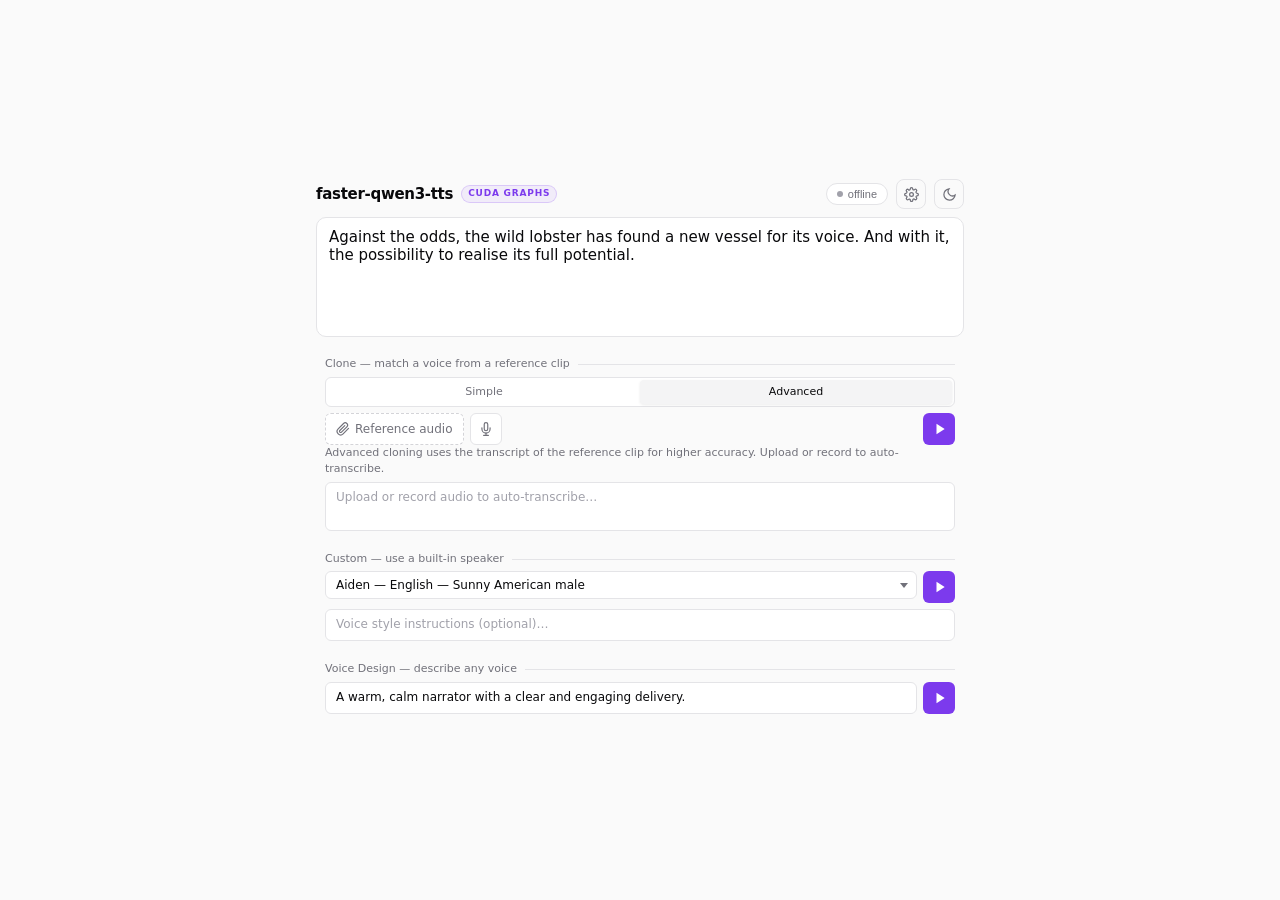
==== demo/index.html @ 729f9805 "Merge pull request #51 from andimarafioti/fix/icl-bf16-warmup-mismatch fix(demo): prevent stale pres" ====
<!DOCTYPE html>
<html lang="en">
<head>
<meta charset="UTF-8">
<meta name="viewport" content="width=device-width, initial-scale=1.0, maximum-scale=1, user-scalable=no">
<title>Faster Qwen3-TTS</title>
<style>
*, *::before, *::after { box-sizing: border-box; margin: 0; padding: 0; }

:root {
  --bg: #09090b;
  --surface: #18181b;
  --surface2: #27272a;
  --border: #27272a;
  --border2: #3f3f46;
  --text: #fafafa;
  --text2: #a1a1aa;
  --dim: #71717a;
  --dimmer: #52525b;
  --accent: #8b5cf6;
  --accent2: #7c3aed;
  --accent-bg: rgba(139,92,246,0.1);
  --accent-ring: rgba(139,92,246,0.3);
  --green: #22c55e;
  --amber: #eab308;
  --red: #ef4444;
  --radius: 10px;
  --radius-sm: 6px;
  --shadow: 0 1px 3px rgba(0,0,0,0.4);
}
:root[data-theme="light"] {
  --bg: #fafafa;
  --surface: #ffffff;
  --surface2: #f4f4f5;
  --border: #e4e4e7;
  --border2: #d4d4d8;
  --text: #09090b;
  --text2: #52525b;
  --dim: #71717a;
  --dimmer: #a1a1aa;
  --accent: #7c3aed;
  --accent2: #6d28d9;
  --accent-bg: rgba(124,58,237,0.07);
  --accent-ring: rgba(124,58,237,0.2);
  --shadow: 0 1px 3px rgba(0,0,0,0.08);
}

html, body { height: 100%; overflow: hidden; }

body {
  background: var(--bg);
  color: var(--text);
  font-family: -apple-system, BlinkMacSystemFont, 'Segoe UI', system-ui, sans-serif;
  font-size: 14px;
  line-height: 1.5;
}

/* ── App shell ── */
.app {
  display: flex;
  flex-direction: column;
  justify-content: center;
  min-height: 100vh;
  min-height: 100dvh;
  max-width: 680px;
  margin: 0 auto;
  padding: 10px 16px;
  padding-bottom: max(10px, env(safe-area-inset-bottom));
  gap: 8px;
}

/* ── Header ── */
.hdr {
  display: flex;
  align-items: center;
  gap: 8px;
  flex-shrink: 0;
}
.hdr h1 { font-size: 15px; font-weight: 600; letter-spacing: -0.3px; }
.badge {
  font-size: 9px; font-weight: 700; letter-spacing: 0.8px;
  background: var(--accent-bg); color: var(--accent);
  border: 1px solid var(--accent-ring);
  padding: 1px 6px; border-radius: 100px;
}
.spacer { flex: 1; }
.mpill {
  display: flex; align-items: center; gap: 5px;
  font-size: 11px; color: var(--dim);
  padding: 4px 10px;
  background: var(--surface); border: 1px solid var(--border);
  border-radius: 20px; cursor: pointer;
  transition: border-color 0.15s;
}
.mpill:hover { border-color: var(--border2); }
.mdot {
  width: 6px; height: 6px; border-radius: 50%;
  background: var(--dimmer); flex-shrink: 0;
  transition: background 0.3s;
}
.mdot.loaded  { background: var(--green); }
.mdot.loading { background: var(--amber); animation: blink 0.7s infinite; }
.mdot.error   { background: var(--red); }
.ibtn {
  width: 30px; height: 30px;
  display: flex; align-items: center; justify-content: center;
  background: transparent;
  border: 1px solid var(--border); border-radius: 8px;
  color: var(--dim); cursor: pointer;
  transition: all 0.15s;
}
.ibtn:hover { border-color: var(--border2); color: var(--text); }
.ibtn svg { width: 15px; height: 15px; }

/* ── Main area ── */
.main {
  display: flex; flex-direction: column; gap: 6px;
}
.text-wrap textarea {
  width: 100%; height: 120px;
  background: var(--surface); border: 1px solid var(--border);
  border-radius: var(--radius);
  color: var(--text); font-size: 15px; font-family: inherit;
  padding: 10px 12px; resize: none; outline: none;
  transition: border-color 0.15s;
}
.text-wrap textarea:focus { border-color: var(--accent-ring); }
.text-wrap textarea::placeholder { color: var(--dimmer); }

/* ── Mode rows (arcade selector) ── */
.mode-row {
  flex-shrink: 0;
  padding: 7px 9px; border-radius: var(--radius-sm);
  transition: box-shadow 0.2s, opacity 0.2s;
}
.mode-row .label {
  font-size: 11px; color: var(--dim);
  margin-bottom: 4px;
  display: flex; align-items: center; gap: 8px;
  transition: color 0.2s;
}
.mode-row .label::after {
  content: ''; flex: 1; height: 1px;
  background: var(--border);
  transition: background 0.2s;
}
.mode-row .row { display: flex; align-items: flex-start; gap: 6px; }

/* Active (loaded) row — neon arcade glow */
.mode-row.compatible {
  box-shadow: 0 0 0 1px var(--accent),
              0 0 12px rgba(139,92,246,0.45),
              0 0 24px rgba(139,92,246,0.15);
}
.mode-row.compatible .label {
  color: var(--accent); font-weight: 600; letter-spacing: 0.03em;
}
.mode-row.compatible .label::before {
  content: '▶'; color: var(--accent);
  font-size: 9px;
  animation: blink-cursor 1s step-end infinite;
}
.mode-row.compatible .label::after { background: var(--accent-ring); }
@keyframes blink-cursor { 0%, 100% { opacity: 1; } 50% { opacity: 0; } }

/* Loading row — pulsing glow while model is fetched */
.mode-row.loading {
  animation: row-pulse 0.7s ease-in-out infinite alternate;
}
.mode-row.loading .label {
  color: var(--accent); font-weight: 600; letter-spacing: 0.03em;
}
.mode-row.loading .label::before {
  content: '◌'; color: var(--accent); font-size: 11px;
  animation: spin-ring 1s linear infinite;
}
.mode-row.loading .label::after { background: var(--accent-ring); }
@keyframes row-pulse {
  from { box-shadow: 0 0 0 1px rgba(139,92,246,0.4), 0 0 6px rgba(139,92,246,0.2); }
  to   { box-shadow: 0 0 0 1px var(--accent),        0 0 20px rgba(139,92,246,0.55), 0 0 36px rgba(139,92,246,0.2); }
}
@keyframes spin-ring { to { transform: rotate(360deg); } }

/* Inactive rows — dim + pointer; hover lifts the veil */
.mode-row.incompatible { opacity: 0.42; cursor: pointer; }
/* Block inner elements from capturing clicks/focus so the row onclick fires cleanly */
.mode-row.incompatible > * { pointer-events: none; }
.mode-row.incompatible:hover {
  opacity: 0.9;
  box-shadow: 0 0 0 1px var(--border2), 0 0 10px rgba(139,92,246,0.2);
}
.mode-row.incompatible:hover .label { color: var(--text2); }
.mode-row.incompatible:hover .switch-tag { display: inline-flex; }

/* "LOAD ▶" chip shown on hover of incompatible rows */
.switch-tag {
  display: none; align-items: center;
  font-size: 9px; font-family: monospace; font-weight: 700;
  letter-spacing: 0.12em; text-transform: uppercase;
  color: var(--accent); padding: 1px 5px;
  border: 1px solid var(--accent-ring); border-radius: 3px;
  background: var(--accent-bg);
  animation: flicker-in 0.35s step-end;
}
@keyframes flicker-in {
  0%   { opacity: 0; } 20% { opacity: 1; } 35% { opacity: 0.2; }
  55%  { opacity: 1; } 70% { opacity: 0.5; } 100% { opacity: 1; }
}

/* ── Loader overlay (centered modal) ── */
.lov {
  position: fixed; inset: 0;
  background: rgba(0,0,0,0.75);
  backdrop-filter: blur(2px);
  z-index: 110;
  display: flex; align-items: center; justify-content: center;
  padding: 20px;
  opacity: 0; pointer-events: none;
  transition: opacity 0.2s;
}
.lov.open { opacity: 1; pointer-events: auto; }
.lpanel {
  background: var(--bg);
  border: 1px solid var(--border);
  border-top: 2px solid var(--accent);
  border-radius: 16px;
  width: 100%; max-width: 460px;
  max-height: 85dvh; overflow-y: auto;
  padding: 20px 20px 24px;
  transform: scale(0.93) translateY(12px);
  transition: transform 0.25s cubic-bezier(0.16, 1, 0.3, 1);
  box-shadow: 0 0 40px rgba(139,92,246,0.2), 0 20px 60px rgba(0,0,0,0.5);
}
.lov.open .lpanel { transform: scale(1) translateY(0); }
.l-header {
  display: flex; align-items: center; margin-bottom: 14px;
}
.l-back {
  display: flex; align-items: center; gap: 4px;
  font-size: 11px; font-family: monospace; color: var(--dim);
  cursor: pointer; border: none; background: none;
  padding: 0; margin-right: auto;
  transition: color 0.15s;
}
.l-back:hover { color: var(--text2); }
.l-title {
  font-family: monospace; font-size: 12px; font-weight: 700;
  letter-spacing: 0.22em; color: var(--accent);
  text-align: center; flex: 1;
  text-shadow: 0 0 8px rgba(139,92,246,0.6);
}
.lcard-grid {
  display: grid;
  grid-template-columns: repeat(auto-fill, minmax(150px, 1fr));
  gap: 8px; margin-bottom: 14px;
}
.lcard {
  border: 1px solid var(--border2); border-radius: var(--radius-sm);
  padding: 10px 12px; cursor: pointer; transition: all 0.15s;
  background: var(--surface);
}
.lcard:hover { border-color: var(--accent-ring); background: var(--accent-bg); }
.lcard.sel {
  border-color: var(--accent); background: var(--accent-bg);
  box-shadow: 0 0 8px rgba(139,92,246,0.35);
}
.lcard .lc-name { font-size: 13px; font-weight: 600; color: var(--text); }
.lcard .lc-sub  { font-size: 11px; color: var(--dim); margin-top: 2px; }
.lcard.sel .lc-name { color: var(--accent); }

/* Ref audio chip */
.ref-chip {
  display: inline-flex; align-items: center; gap: 5px;
  padding: 6px 10px;
  background: var(--surface); border: 1px dashed var(--border2);
  border-radius: var(--radius-sm);
  font-size: 12px; color: var(--dim);
  cursor: pointer; transition: all 0.15s;
  position: relative; overflow: hidden;
  max-width: 220px;
}
.ref-chip:hover { border-color: var(--accent); color: var(--accent); }
.ref-chip.has { border-style: solid; color: var(--accent); border-color: var(--accent-ring); }
.ref-chip input[type="file"] {
  position: absolute; inset: 0; opacity: 0; cursor: pointer;
}
.ref-chip svg { width: 14px; height: 14px; flex-shrink: 0; }
.ref-chip span { overflow: hidden; text-overflow: ellipsis; white-space: nowrap; }

/* Mic button */
.mic-btn {
  width: 32px; height: 32px;
  display: flex; align-items: center; justify-content: center;
  background: var(--surface); border: 1px solid var(--border);
  border-radius: var(--radius-sm);
  color: var(--dim); cursor: pointer; transition: all 0.15s;
  flex-shrink: 0;
}
.mic-btn:hover { border-color: var(--accent); color: var(--accent); }
.mic-btn.rec { border-color: var(--red); color: var(--red); animation: blink 1s infinite; }
.mic-btn svg { width: 14px; height: 14px; }

.preset-row {
  display: contents;
}
.preset-row:empty { display: none; }
.preset-btn {
  background: var(--surface2);
  border: 1px solid var(--border2);
  color: var(--text2);
  padding: 6px 10px;
  border-radius: var(--radius-sm);
  font-size: 12px;
  cursor: pointer; transition: all 0.15s;
  flex-shrink: 0;
}
.preset-btn:hover { border-color: var(--accent); color: var(--accent); background: var(--accent-bg); }
.preset-btn.active { border-color: var(--accent); color: var(--accent); background: var(--accent-bg); }

.rec-time {
  font-size: 11px; color: var(--red);
  font-family: 'SF Mono', 'Fira Code', monospace;
  min-width: 28px;
}
.rec-status { font-size: 11px; color: var(--dim); }

/* Recording level meter */
.rec-bar-wrap {
  height: 3px; background: var(--border); border-radius: 2px;
  margin-top: 4px; display: none;
}
.rec-bar {
  height: 100%; width: 0%;
  background: linear-gradient(90deg, var(--green), var(--amber), var(--red));
  border-radius: 2px; transition: width 0.05s;
}

/* Recording preview */
.rec-preview {
  width: 100%; height: 28px; border-radius: 4px;
  margin-top: 4px; display: none;
}
:root:not([data-theme="light"]) .rec-preview {
  filter: invert(0.88) hue-rotate(180deg);
}

/* Small select */
.sm-sel {
  padding: 6px 28px 6px 10px;
  background: var(--surface); border: 1px solid var(--border);
  border-radius: var(--radius-sm);
  color: var(--text); font-size: 12px; font-family: inherit;
  outline: none; cursor: pointer; appearance: none;
  background-image: url("data:image/svg+xml,%3Csvg xmlns='http://www.w3.org/2000/svg' width='8' height='5'%3E%3Cpath fill='%2371717a' d='M4 5 0 0h8z'/%3E%3C/svg%3E");
  background-repeat: no-repeat; background-position: right 8px center;
}
.sm-sel option { background: var(--surface); }

/* Voice instruction textarea (auto-grow) */
.voice-in {
  flex: 1; padding: 6px 10px;
  background: var(--surface); border: 1px solid var(--border);
  border-radius: var(--radius-sm);
  color: var(--text); font-size: 12px; font-family: inherit;
  outline: none; transition: border-color 0.15s;
  resize: none; overflow: hidden;
  min-height: 32px; line-height: 1.45;
}
.voice-in:focus { border-color: var(--accent-ring); }
.voice-in::placeholder { color: var(--dimmer); }
/* Full-width instruction field below a row (Custom mode) */
.instr-wrap { margin-top: 6px; display: flex; }
.instr-wrap .voice-in { flex: 1; }

/* ── Clone mode controls ── */
.clone-toggle-row { margin-bottom: 6px; }
.clone-hint {
  font-size: 11px; color: var(--dim);
  margin-bottom: 5px; line-height: 1.4;
}

/* ── Play button ── */
.play-btn {
  width: 32px; height: 32px;
  display: flex; align-items: center; justify-content: center;
  background: var(--accent); color: #fff; border: none;
  border-radius: var(--radius-sm); cursor: pointer; flex-shrink: 0;
  margin-left: auto;
  transition: all 0.15s;
}
.play-btn:hover:not(:disabled) { background: var(--accent2); }
.play-btn:disabled { opacity: 0.35; cursor: not-allowed; }
.play-btn svg { width: 14px; height: 14px; margin-left: 1px; }

/* ── Error / Warning ── */
.msg-bar {
  display: none; padding: 8px 12px;
  border-radius: var(--radius-sm);
  font-size: 12px; flex-shrink: 0;
  align-items: center; gap: 8px;
}
.msg-bar.show { display: flex; }
.msg-bar.err {
  background: rgba(239,68,68,0.08); border: 1px solid rgba(239,68,68,0.2);
  color: #fca5a5;
}
:root[data-theme="light"] .msg-bar.err { color: #dc2626; }
.msg-bar.warn {
  background: rgba(234,179,8,0.08); border: 1px solid rgba(234,179,8,0.2);
  color: #fcd34d;
}
:root[data-theme="light"] .msg-bar.warn { color: #a16207; }
.msg-bar .sw-btn {
  margin-left: auto; padding: 3px 10px;
  background: rgba(234,179,8,0.15); border: none; border-radius: 4px;
  color: inherit; font-size: 11px; font-weight: 600;
  cursor: pointer; white-space: nowrap;
}
.msg-bar .sw-btn:hover { background: rgba(234,179,8,0.3); }

/* ── Queue indicator ── */
.queue-bar {
  display: none; padding: 6px 12px;
  border-radius: var(--radius-sm); font-size: 13px; color: var(--text2);
  background: rgba(99,102,241,0.08); border: 1px solid rgba(99,102,241,0.2);
}
.queue-bar.show { display: flex; align-items: center; gap: 8px; }

/* ── Progress ── */
.pbar-wrap {
  height: 2px; background: var(--border);
  border-radius: 1px; overflow: hidden;
  flex-shrink: 0; display: none;
}
.pbar-wrap.show { display: block; }
.pbar {
  height: 100%; background: var(--accent);
  border-radius: 1px; transition: width 0.4s; width: 0%;
}
.pbar.spin {
  width: 25% !important;
  animation: sweep 1.4s ease-in-out infinite;
}

/* ── Results ── */
.results {
  flex-shrink: 0; display: none;
  flex-direction: column; gap: 6px;
}
.results.show { display: flex; }
.player-row { display: flex; align-items: center; gap: 6px; }
.player-row audio { flex: 1; height: 32px; border-radius: 4px; }
:root:not([data-theme="light"]) .player-row audio { filter: invert(0.88) hue-rotate(180deg); }
.dl-btn {
  width: 28px; height: 28px;
  display: flex; align-items: center; justify-content: center;
  background: transparent; border: 1px solid var(--border);
  border-radius: var(--radius-sm);
  color: var(--dim); cursor: pointer; font-size: 13px;
  transition: all 0.15s; flex-shrink: 0;
}
.dl-btn:hover { border-color: var(--accent); color: var(--accent); }

.metrics {
  display: flex; align-items: center; gap: 10px; flex-wrap: wrap;
  padding: 5px 10px;
  background: var(--surface); border: 1px solid var(--border);
  border-radius: var(--radius-sm);
  font-size: 11px;
}
.met { display: flex; align-items: baseline; gap: 3px; }
.met-k {
  color: var(--dim); text-transform: uppercase;
  letter-spacing: 0.5px; font-size: 10px;
}
.met-v {
  font-family: 'SF Mono', 'Fira Code', monospace;
  font-weight: 600; font-size: 12px;
}
.wave {
  display: flex; align-items: center; gap: 2px; height: 12px;
  margin-left: auto;
}
.wave.off { display: none; }
.wave i {
  width: 2px; border-radius: 1px; background: var(--accent);
  animation: wavebar 0.7s ease-in-out infinite;
  display: block;
}
.wave i:nth-child(1) { height: 3px;  animation-delay: 0s; }
.wave i:nth-child(2) { height: 7px;  animation-delay: 0.1s; }
.wave i:nth-child(3) { height: 11px; animation-delay: 0.2s; }
.wave i:nth-child(4) { height: 7px;  animation-delay: 0.3s; }
.wave i:nth-child(5) { height: 3px;  animation-delay: 0.4s; }

/* ── Settings overlay ── */
.sov {
  position: fixed; inset: 0;
  background: rgba(0,0,0,0.5);
  z-index: 100;
  display: flex; align-items: flex-end; justify-content: center;
  opacity: 0; pointer-events: none;
  transition: opacity 0.2s;
}
.sov.open { opacity: 1; pointer-events: auto; }
.spanel {
  background: var(--bg);
  border: 1px solid var(--border);
  border-radius: 16px 16px 0 0;
  width: 100%; max-width: 680px;
  max-height: 75dvh;
  overflow-y: auto;
  padding: 16px 20px 24px;
  transform: translateY(100%);
  transition: transform 0.3s cubic-bezier(0.16, 1, 0.3, 1);
}
.sov.open .spanel { transform: translateY(0); }
.s-handle {
  width: 32px; height: 4px;
  background: var(--border2); border-radius: 2px;
  margin: 0 auto 14px;
}
.s-head {
  display: flex; align-items: center;
  margin-bottom: 16px;
}
.s-head span { font-size: 14px; font-weight: 600; }
.s-head .spacer { flex: 1; }
.s-section {
  font-size: 10px; font-weight: 600; letter-spacing: 0.8px;
  text-transform: uppercase; color: var(--dim);
  margin: 16px 0 8px; padding-top: 12px;
  border-top: 1px solid var(--border);
}
.s-section:first-of-type { margin-top: 0; padding-top: 0; border-top: none; }
.s-row {
  display: flex; align-items: center; gap: 8px;
  margin-bottom: 10px;
}
.s-row label {
  font-size: 12px; color: var(--text2);
  min-width: 90px; flex-shrink: 0;
}
.s-row select, .s-row input[type="text"], .s-row textarea {
  flex: 1; padding: 7px 10px;
  background: var(--surface); border: 1px solid var(--border);
  border-radius: var(--radius-sm);
  color: var(--text); font-size: 13px; font-family: inherit;
  outline: none;
}
.s-row select {
  appearance: none; padding-right: 28px;
  background-image: url("data:image/svg+xml,%3Csvg xmlns='http://www.w3.org/2000/svg' width='8' height='5'%3E%3Cpath fill='%2371717a' d='M4 5 0 0h8z'/%3E%3C/svg%3E");
  background-repeat: no-repeat; background-position: right 10px center;
  cursor: pointer;
}
.s-row select option { background: var(--surface); }
.s-row textarea { resize: vertical; min-height: 40px; max-height: 80px; }

/* Settings hint text */
.s-hint {
  font-size: 11px; color: var(--dimmer);
  margin: -6px 0 8px 98px;
}

/* Toggle */
.toggle {
  display: flex; background: var(--surface);
  border: 1px solid var(--border); border-radius: var(--radius-sm);
  padding: 2px; flex: 1;
}
.tog {
  flex: 1; padding: 4px 8px; font-size: 11px; font-weight: 500;
  text-align: center; cursor: pointer; border-radius: 4px;
  color: var(--dim); transition: all 0.15s; user-select: none;
}
.tog.on {
  background: var(--surface2); color: var(--text);
  box-shadow: var(--shadow);
}

/* Slider */
.s-slider {
  flex: 1; display: flex; align-items: center; gap: 8px;
}
.s-slider input[type="range"] {
  -webkit-appearance: none; flex: 1;
  height: 3px; background: var(--border2); border-radius: 2px;
  outline: none; cursor: pointer;
}
.s-slider input[type="range"]::-webkit-slider-thumb {
  -webkit-appearance: none; width: 13px; height: 13px;
  border-radius: 50%; background: var(--accent); cursor: pointer;
}
.s-slider .sv {
  font-size: 11px; color: var(--dim);
  font-family: 'SF Mono', 'Fira Code', monospace;
  min-width: 30px; text-align: right;
}
.s-btn {
  padding: 6px 14px; font-size: 12px; font-weight: 600;
  background: var(--accent); color: #fff; border: none;
  border-radius: var(--radius-sm); cursor: pointer;
  font-family: inherit; transition: background 0.15s;
}
.s-btn:hover { background: var(--accent2); }
.s-btn:disabled { opacity: 0.4; cursor: not-allowed; }

/* ── Responsive ── */
@media (min-width: 640px) {
  .sov { align-items: center; }
  .spanel { border-radius: 16px; max-height: 70vh; }
  .s-grid3 {
    display: grid; grid-template-columns: repeat(3, 1fr); gap: 8px;
  }
  .s-grid3 .s-row { flex-direction: column; align-items: stretch; margin-bottom: 0; }
  .s-grid3 .s-row label { min-width: unset; margin-bottom: 4px; }
}
@media (max-height: 520px) {
  .app { padding: 6px 12px; gap: 6px; }
  .hdr h1 { font-size: 13px; }
  .mode-row .label { font-size: 10px; margin-bottom: 2px; }
  .play-btn { width: 28px; height: 28px; }
  .play-btn svg { width: 12px; height: 12px; }
  .player-row audio { height: 28px; }
}

/* ── Animations ── */
@keyframes blink   { 0%,100%{opacity:1} 50%{opacity:0.2} }
@keyframes sweep   { 0%{transform:translateX(-200%)} 100%{transform:translateX(500%)} }
@keyframes wavebar { 0%,100%{transform:scaleY(0.3)} 50%{transform:scaleY(1)} }
</style>
</head>
<body>
<div class="app">

  <!-- Header -->
  <header class="hdr">
    <h1>faster-qwen3-tts</h1>
    <span class="badge">CUDA GRAPHS</span>
    <span class="spacer"></span>
    <button class="mpill" onclick="openSettings()" title="Settings">
      <span class="mdot" id="mdot"></span>
      <span id="mtext">not loaded</span>
    </button>
    <button class="ibtn" onclick="openSettings()" title="Settings">
      <svg viewBox="0 0 24 24" fill="none" stroke="currentColor" stroke-width="2" stroke-linecap="round"><circle cx="12" cy="12" r="3"/><path d="M19.4 15a1.65 1.65 0 00.33 1.82l.06.06a2 2 0 01-2.83 2.83l-.06-.06a1.65 1.65 0 00-1.82-.33 1.65 1.65 0 00-1 1.51V21a2 2 0 01-4 0v-.09A1.65 1.65 0 009 19.4a1.65 1.65 0 00-1.82.33l-.06.06a2 2 0 01-2.83-2.83l.06-.06A1.65 1.65 0 004.68 15a1.65 1.65 0 00-1.51-1H3a2 2 0 010-4h.09A1.65 1.65 0 004.6 9a1.65 1.65 0 00-.33-1.82l-.06-.06a2 2 0 012.83-2.83l.06.06A1.65 1.65 0 009 4.68a1.65 1.65 0 001-1.51V3a2 2 0 014 0v.09a1.65 1.65 0 001 1.51 1.65 1.65 0 001.82-.33l.06-.06a2 2 0 012.83 2.83l-.06.06A1.65 1.65 0 0019.4 9a1.65 1.65 0 001.51 1H21a2 2 0 010 4h-.09a1.65 1.65 0 00-1.51 1z"/></svg>
    </button>
    <button class="ibtn" id="themeBtn" onclick="toggleTheme()" title="Toggle theme">
      <svg id="themeIcon" viewBox="0 0 24 24" fill="none" stroke="currentColor" stroke-width="2" stroke-linecap="round"><circle cx="12" cy="12" r="5"/><line x1="12" y1="1" x2="12" y2="3"/><line x1="12" y1="21" x2="12" y2="23"/><line x1="4.22" y1="4.22" x2="5.64" y2="5.64"/><line x1="18.36" y1="18.36" x2="19.78" y2="19.78"/><line x1="1" y1="12" x2="3" y2="12"/><line x1="21" y1="12" x2="23" y2="12"/><line x1="4.22" y1="19.78" x2="5.64" y2="18.36"/><line x1="18.36" y1="5.64" x2="19.78" y2="4.22"/></svg>
    </button>
  </header>

  <!-- Main content -->
  <div class="main">
    <div class="text-wrap">
      <textarea id="textIn" placeholder="Enter text to synthesize...">Against the odds, the wild lobster has found a new vessel for its voice. And with it, the possibility to realise its full potential.</textarea>
    </div>

    <!-- Clone -->
    <div class="mode-row" id="rowClone" onclick="onModeRowClick('voice_clone')">
      <div class="label">Clone — match a voice from a reference clip<span class="switch-tag">LOAD ▶</span></div>
      <!-- Simple / Advanced toggle -->
      <div class="clone-toggle-row">
        <div class="toggle">
          <div class="tog" data-x="1" onclick="setXvec(true)">Simple</div>
          <div class="tog on" data-x="0" onclick="setXvec(false)">Advanced</div>
        </div>
      </div>
      <!-- Reference audio + action buttons -->
      <div class="row">
        <label class="ref-chip" id="refChip">
          <svg viewBox="0 0 24 24" fill="none" stroke="currentColor" stroke-width="2" stroke-linecap="round"><path d="M21.44 11.05l-9.19 9.19a6 6 0 01-8.49-8.49l9.19-9.19a4 4 0 015.66 5.66l-9.2 9.19a2 2 0 01-2.83-2.83l8.49-8.48"/></svg>
          <span id="refLabel">Reference audio</span>
          <input type="file" id="refInput" accept=".wav,.mp3,.flac,.ogg" onchange="pickRef(this)">
        </label>
        <button class="mic-btn" id="micBtn" onclick="toggleRec()" title="Record from microphone">
          <svg viewBox="0 0 24 24" fill="none" stroke="currentColor" stroke-width="2" stroke-linecap="round"><path d="M12 1a3 3 0 00-3 3v8a3 3 0 006 0V4a3 3 0 00-3-3z"/><path d="M19 10v2a7 7 0 01-14 0v-2"/><line x1="12" y1="19" x2="12" y2="23"/><line x1="8" y1="23" x2="16" y2="23"/></svg>
        </button>
        <span class="rec-time" id="recTime"></span>
        <span class="rec-status" id="recStatus"></span>
        <div class="preset-row" id="presetRow"></div>
        <button class="play-btn" onclick="generate('voice_clone')" title="Generate">
          <svg viewBox="0 0 24 24" fill="currentColor"><polygon points="6,3 20,12 6,21"/></svg>
        </button>
      </div>
      <!-- Advanced: transcript -->
      <div id="advTranscript">
        <div class="clone-hint">Advanced cloning uses the transcript of the reference clip for higher accuracy. Upload or record to auto-transcribe.</div>
        <div class="instr-wrap">
          <textarea id="refTextIn" class="voice-in" rows="2"
            placeholder="Upload or record audio to auto-transcribe…"
            oninput="autoGrow(this)"></textarea>
        </div>
      </div>
      <!-- Level meter (shown during recording) -->
      <div class="rec-bar-wrap" id="recBarWrap"><div class="rec-bar" id="recBar"></div></div>
      <!-- Preview of last recording -->
      <audio id="recPreview" class="rec-preview" controls></audio>
    </div>

    <!-- Custom (built-in speakers) -->
    <div class="mode-row" id="rowChar" onclick="onModeRowClick('custom')">
      <div class="label">Custom — use a built-in speaker<span class="switch-tag">LOAD ▶</span></div>
      <div class="row">
        <select class="sm-sel" id="speakerId" style="flex:1">
          <option value="">Select speaker...</option>
        </select>
        <button class="play-btn" onclick="generate('custom')" title="Generate">
          <svg viewBox="0 0 24 24" fill="currentColor"><polygon points="6,3 20,12 6,21"/></svg>
        </button>
      </div>
      <div class="instr-wrap">
        <textarea id="customInstr" class="voice-in" rows="1"
          placeholder="Voice style instructions (optional)…"
          oninput="autoGrow(this)"></textarea>
      </div>
    </div>

    <!-- Voice Design -->
    <div class="mode-row" id="rowCustom" onclick="onModeRowClick('voice_design')">
      <div class="label">Voice Design — describe any voice<span class="switch-tag">LOAD ▶</span></div>
      <div class="row">
        <textarea class="voice-in" id="voiceInstr" rows="1"
          placeholder="e.g. warm, calm female narrator…"
          oninput="autoGrow(this)">A warm, calm narrator with a clear and engaging delivery.</textarea>
        <button class="play-btn" onclick="generate('voice_design')" title="Generate">
          <svg viewBox="0 0 24 24" fill="currentColor"><polygon points="6,3 20,12 6,21"/></svg>
        </button>
      </div>
    </div>
    <!-- Messages -->
    <div class="msg-bar" id="msgBar"></div>
    <div class="queue-bar" id="queueBar"></div>

    <!-- Progress -->
    <div class="pbar-wrap" id="pbarWrap"><div class="pbar" id="pbar"></div></div>

    <!-- Results -->
    <div class="results" id="results">
      <div class="player-row">
        <audio id="player" controls></audio>
        <button class="dl-btn" onclick="dlAudio()" title="Download WAV">&darr;</button>
      </div>
      <div class="metrics">
        <div class="met"><span class="met-k">TTFA</span><span class="met-v" id="mTTFA">&mdash;</span></div>
        <div class="met"><span class="met-k">Client</span><span class="met-v" id="mClient">&mdash;</span></div>
        <div class="met" id="mCloneWrap" style="display:none"><span class="met-k">Clone</span><span class="met-v" id="mClone">&mdash;</span></div>
        <div class="met"><span class="met-k">RTF</span><span class="met-v" id="mRTF">&mdash;</span></div>
        <div class="met"><span class="met-k">Dur</span><span class="met-v" id="mDur">&mdash;</span></div>
        <div class="met"><span class="met-k">Buf</span><span class="met-v" id="mBuf">&mdash;</span></div>
        <div class="wave" id="waveInd"><i></i><i></i><i></i><i></i><i></i></div>
      </div>
    </div>

  </div>

</div><!-- /.app -->

<!-- Settings bottom sheet -->
<div class="sov" id="settingsOv" onclick="closeSettings(event)">
  <div class="spanel" onclick="event.stopPropagation()">
    <div class="s-handle"></div>
    <div class="s-head">
      <span>Settings</span>
      <span class="spacer"></span>
      <button class="ibtn" onclick="closeSettings()" title="Close">
        <svg viewBox="0 0 24 24" fill="none" stroke="currentColor" stroke-width="2" stroke-linecap="round"><line x1="18" y1="6" x2="6" y2="18"/><line x1="6" y1="6" x2="18" y2="18"/></svg>
      </button>
    </div>

    <div class="s-section">Model</div>
    <div class="s-row">
      <label>Model</label>
      <select id="modelSel"></select>
      <button class="s-btn" id="loadBtn" onclick="loadModel()">Load</button>
    </div>

    <div class="s-section">Generation</div>
    <div class="s-row">
      <label>Language</label>
      <select id="langSel">
        <option>English</option><option>Chinese</option><option>French</option>
        <option>German</option><option>Spanish</option><option>Auto</option>
      </select>
    </div>
    <div class="s-row">
      <label>Mode</label>
      <div class="toggle">
        <div class="tog on" data-m="stream" onclick="setMode('stream')">Streaming</div>
        <div class="tog" data-m="non" onclick="setMode('non')">Non-streaming</div>
      </div>
    </div>
    <div class="s-row" id="chunkRow">
      <label>Chunk size</label>
      <div class="s-slider">
        <input type="range" id="chunkSl" min="1" max="24" value="8"
          oninput="$('chunkV').textContent=this.value">
        <span class="sv" id="chunkV">8</span>
      </div>
    </div>

    <div class="s-section">Sampling</div>
    <div class="s-grid3">
      <div class="s-row">
        <label>Temperature</label>
        <div class="s-slider">
          <input type="range" id="tempSl" min="0.1" max="2.0" step="0.05" value="0.9"
            oninput="$('tempV').textContent=this.value">
          <span class="sv" id="tempV">0.9</span>
        </div>
      </div>
      <div class="s-row">
        <label>Top-K</label>
        <div class="s-slider">
          <input type="range" id="topkSl" min="1" max="100" value="50"
            oninput="$('topkV').textContent=this.value">
          <span class="sv" id="topkV">50</span>
        </div>
      </div>
      <div class="s-row">
        <label>Rep. penalty</label>
        <div class="s-slider">
          <input type="range" id="repSl" min="1.0" max="1.5" step="0.01" value="1.05"
            oninput="$('repV').textContent=this.value">
          <span class="sv" id="repV">1.05</span>
        </div>
      </div>
    </div>

    <div class="s-section">Recording</div>
    <div class="s-row">
      <label>Microphone</label>
      <select id="micSel"></select>
    </div>
  </div>
</div>

<!-- ── Model Loader Overlay ── -->
<div class="lov" id="loaderOv" onclick="closeLoader(event)">
  <div class="lpanel" onclick="event.stopPropagation()">
    <div class="l-header">
      <button class="l-back" onclick="$('loaderOv').classList.remove('open')">◀ BACK</button>
      <div class="l-title">⬡ <span id="loaderModeLabel"></span> ⬡</div>
    </div>
    <div class="lcard-grid" id="loaderGrid"></div>
    <button class="btn-primary" style="width:100%" onclick="loadFromSheet()">LOAD ▶</button>
  </div>
</div>

<script>
// ── Shorthand ─────────────────────────────────────────────────────────────────
const $ = id => document.getElementById(id);
function autoGrow(el) {
  el.style.height = 'auto';
  el.style.height = el.scrollHeight + 'px';
}

function setPlayBtns(disabled) {
  document.querySelectorAll('.play-btn').forEach(b => b.disabled = disabled);
}

// ── State ─────────────────────────────────────────────────────────────────────
let genMode  = 'stream';
let xvecOnly = false;
let busy     = false;
let refFile  = null;
let presetRefId = null;
let presetRefs = [];
let loadedModel  = null;
let loadingModel = null;
let dlBlob   = null;

const defaultSpeakers = [
  { id: 'Vivian',   desc: 'Chinese — Bright young female' },
  { id: 'Serena',   desc: 'Chinese — Warm gentle female' },
  { id: 'Uncle_Fu', desc: 'Chinese — Seasoned low male' },
  { id: 'Dylan',    desc: 'Chinese — Youthful Beijing male' },
  { id: 'Eric',     desc: 'Chinese (Sichuan) — Lively male' },
  { id: 'Ryan',     desc: 'English — Dynamic male' },
  { id: 'Aiden',    desc: 'English — Sunny American male' },
  { id: 'Ono_Anna', desc: 'Japanese — Playful female' },
  { id: 'Sohee',    desc: 'Korean — Warm female' },
];

// Web Audio
let actx = null, sproc = null, pcmQueue = [], rawPcmParts = [], rawPcmSr = 24000;
let chunkQ = Promise.resolve();
let clientT0 = 0, firstChunkAt = null, firstAudioAt = null, lastBufS = 0, firstServerWall = null;

// Recording
let recStream = null, recCtx = null, recSource = null, recProc = null;
let recGain = null, recAnalyser = null, recMeterRaf = null, recMeterBuf = null;
let recChunks = [], recActive = false, recDeviceId = null;
let recPeak = 0, recHasSignal = false, recSignalTs = null, recSignalCount = 0;
const REC_SR = 24000;

// ── Init ──────────────────────────────────────────────────────────────────────
window.addEventListener('load', async () => {
  initTheme();
  autoGrow($('voiceInstr'));
  await fetchStatus();
  if (!loadedModel && availableModels.length > 0) {
    // Prefer CustomVoice as default (richer demo), fall back to first available
    const preferred = availableModels.find(m => m.includes('CustomVoice'))
      || availableModels[0];
    $('modelSel').value = preferred;
    loadModel();
  }
  loadMics();
  populateSpeakers([]);
  const warm = () => { warmAudio(); window.removeEventListener('pointerdown', warm); };
  window.addEventListener('pointerdown', warm, { passive: true });
});

// ── Theme ─────────────────────────────────────────────────────────────────────
function initTheme() {
  const t = localStorage.getItem('theme') ||
    (matchMedia('(prefers-color-scheme: light)').matches ? 'light' : 'dark');
  applyTheme(t);
}
function toggleTheme() {
  applyTheme((document.documentElement.dataset.theme || 'dark') === 'dark' ? 'light' : 'dark');
}
function applyTheme(t) {
  document.documentElement.dataset.theme = t;
  localStorage.setItem('theme', t);
  $('themeIcon').innerHTML = t === 'dark'
    ? '<circle cx="12" cy="12" r="5"/><line x1="12" y1="1" x2="12" y2="3"/><line x1="12" y1="21" x2="12" y2="23"/><line x1="4.22" y1="4.22" x2="5.64" y2="5.64"/><line x1="18.36" y1="18.36" x2="19.78" y2="19.78"/><line x1="1" y1="12" x2="3" y2="12"/><line x1="21" y1="12" x2="23" y2="12"/><line x1="4.22" y1="19.78" x2="5.64" y2="18.36"/><line x1="18.36" y1="5.64" x2="19.78" y2="4.22"/>'
    : '<path d="M21 12.79A9 9 0 1111.21 3 7 7 0 0021 12.79z"/>';
}

// ── Settings ──────────────────────────────────────────────────────────────────
function openSettings() { $('settingsOv').classList.add('open'); }
function closeSettings(e) {
  // Close only when clicking the backdrop or via button (no event)
  if (e && e.target !== $('settingsOv')) return;
  $('settingsOv').classList.remove('open');
}
function setMode(m) {
  genMode = m;
  document.querySelectorAll('.tog[data-m]').forEach(el =>
    el.classList.toggle('on', el.dataset.m === m));
  $('chunkRow').style.display = m === 'stream' ? '' : 'none';
}
function setXvec(v) {
  xvecOnly = v;
  document.querySelectorAll('.tog[data-x]').forEach(el =>
    el.classList.toggle('on', el.dataset.x === (v ? '1' : '0')));
  $('advTranscript').style.display = v ? 'none' : '';
}

function renderPresetRefs(list) {
  presetRefs = list || [];
  const row = $('presetRow');
  if (!row) return;
  row.innerHTML = '';
  presetRefs.forEach(p => {
    const b = document.createElement('button');
    b.type = 'button';
    b.className = 'preset-btn';
    b.textContent = p.label || p.id;
    b.dataset.id = p.id;
    b.onclick = () => selectPresetRef(p.id);
    row.appendChild(b);
  });
  updatePresetButtons();
  if (presetRefs.length > 0 && !presetRefId) selectPresetRef(presetRefs[0].id);
}

function updatePresetButtons() {
  const row = $('presetRow');
  if (!row) return;
  row.querySelectorAll('.preset-btn').forEach(btn => {
    if (btn.dataset.id === presetRefId) btn.classList.add('active');
    else btn.classList.remove('active');
  });
}

function clearPresetSelection() {
  presetRefId = null;
  updatePresetButtons();
}

async function selectPresetRef(id) {
  try {
    const d = await fetch(`/preset_ref/${id}`).then(r => r.json());
    const bytes = Uint8Array.from(atob(d.audio_b64), c => c.charCodeAt(0));
    const blob = new Blob([bytes], { type: 'audio/wav' });
    const file = new File([blob], d.filename || `${id}.wav`, { type: 'audio/wav' });

    presetRefId = id;
    refFile = null; // avoid uploading when preset is selected
    setXvec(false); // presets have verified transcripts — use ICL mode
    $('refLabel').textContent = d.label || d.filename || 'Reference audio';
    $('refChip').classList.add('has');
    const prev = $('recPreview');
    if (prev.src) URL.revokeObjectURL(prev.src);
    prev.src = URL.createObjectURL(file);
    prev.style.display = 'block';
    $('refTextIn').value = d.ref_text || '';
    autoGrow($('refTextIn'));
    updatePresetButtons();
  } catch {
    showMsg('err', 'Failed to load preset audio.');
  }
}

// ── Auto-transcription ─────────────────────────────────────────────────────────
async function transcribeRef() {
  if (!refFile) return;
  const ta = $('refTextIn');
  ta.disabled = true;
  ta.value = '';
  ta.placeholder = 'Transcribing…';
  autoGrow(ta);
  try {
    const fd = new FormData();
    fd.append('audio', refFile);
    const res = await fetch('/transcribe', { method: 'POST', body: fd });
    if (!res.ok) return; // transcription unavailable — leave field empty
    const d = await res.json();
    ta.value = d.text || '';
    autoGrow(ta);
  } catch {
    // network error — leave field empty, user can type manually
  } finally {
    ta.disabled = false;
    if (!ta.value) ta.placeholder = 'Type the full transcript here…';
  }
}

// ── Model ─────────────────────────────────────────────────────────────────────
async function fetchStatus() {
  try {
    const d = await fetch('/status').then(r => r.json());
    applyAvailableModels(d.available_models || []);
    if (d.loaded && d.model) {
      // Only trust loadedModel when the server confirms it's actually loaded
      loadedModel = d.model;
      $('modelSel').value = d.model;
    }
    populateSpeakers(d.speakers || []);
    renderPresetRefs(d.preset_refs || []);
    setPill(d.loaded ? 'loaded' : 'off', d.loaded ? 'ready' : 'not loaded');
  } catch { setPill('off', 'offline'); }
}

async function loadModel() {
  const btn = $('loadBtn');
  btn.disabled = true; btn.textContent = 'Loading...';
  loadingModel = $('modelSel').value;
  loadedModel  = null;
  setPlayBtns(true);
  setPill('loading', 'loading...');
  try {
    const fd = new FormData();
    fd.append('model_id', loadingModel);
    const d = await fetch('/load', { method: 'POST', body: fd }).then(r => r.json());
    if (d.status === 'loaded' || d.status === 'already_loaded') {
      loadedModel  = loadingModel;
      loadingModel = null;
      setPill('loaded', 'ready');
      fetchStatus();
    } else {
      loadingModel = null;
      setPill('error', 'failed');
    }
  } catch {
    loadingModel = null;
    setPill('error', 'error');
  }
  btn.disabled = false; btn.textContent = 'Load';
  setPlayBtns(false);
}

function setPill(state, label) {
  $('mdot').className = 'mdot ' + state;
  $('mtext').textContent = label;
  updateModeRows();
}

function updateModeRows() {
  function modelToRow(m) {
    if (!m) return null;
    if (m.includes('VoiceDesign')) return 'rowCustom';
    if (m.includes('CustomVoice')) return 'rowChar';
    return 'rowClone';
  }
  const activeRow = modelToRow(loadingModel ?? loadedModel);
  const isLoading = !!loadingModel;
  for (const id of ['rowClone', 'rowChar', 'rowCustom']) {
    const el = $(id);
    el.classList.toggle('compatible',   id === activeRow && !isLoading);
    el.classList.toggle('loading',      id === activeRow &&  isLoading);
    el.classList.toggle('incompatible', activeRow !== null && id !== activeRow);
  }
}

// ── Arcade mode loader ─────────────────────────────────────────────────────────
const ALL_MODE_MODELS = {
  voice_clone: [
    { id: 'Qwen/Qwen3-TTS-12Hz-0.6B-Base',         name: '0.6B Base',         sub: 'Fastest · RTF ~4×' },
    { id: 'Qwen/Qwen3-TTS-12Hz-1.7B-Base',         name: '1.7B Base',         sub: 'Higher quality · RTF ~3.5×' },
  ],
  custom: [
    { id: 'Qwen/Qwen3-TTS-12Hz-0.6B-CustomVoice',  name: '0.6B CustomVoice',  sub: 'Fastest' },
    { id: 'Qwen/Qwen3-TTS-12Hz-1.7B-CustomVoice',  name: '1.7B CustomVoice',  sub: 'Higher quality' },
  ],
  voice_design: [
    { id: 'Qwen/Qwen3-TTS-12Hz-1.7B-VoiceDesign',  name: '1.7B VoiceDesign',  sub: 'Describe any voice' },
  ],
};
// Filtered at runtime by available_models from /status
let MODE_MODELS = ALL_MODE_MODELS;
const MODE_LABELS = { voice_clone: 'Clone', custom: 'Custom', voice_design: 'Voice Design' };
let loaderMode = null;
let loaderSelectedModel = null;
let availableModels = [];

function applyAvailableModels(available) {
  availableModels = available || [];
  const avail = new Set(availableModels);

  // Rebuild model selector options
  const sel = $('modelSel');
  const prev = sel.value;
  sel.innerHTML = '';
  for (const [mode, models] of Object.entries(ALL_MODE_MODELS)) {
    for (const m of models) {
      if (!avail.has(m.id)) continue;
      const opt = document.createElement('option');
      opt.value = m.id;
      opt.textContent = m.name;
      sel.appendChild(opt);
    }
  }
  // Restore selection if still available, else pick first
  if (avail.has(prev)) sel.value = prev;
  else if (sel.options.length > 0) sel.value = sel.options[0].value;

  // Filter MODE_MODELS to available only
  MODE_MODELS = {};
  for (const [mode, models] of Object.entries(ALL_MODE_MODELS)) {
    MODE_MODELS[mode] = models.filter(m => avail.has(m.id));
  }

  // Hide mode rows that have no available models; show those that do
  const modeRows = { voice_clone: 'rowClone', custom: 'rowChar', voice_design: 'rowCustom' };
  for (const [mode, rowId] of Object.entries(modeRows)) {
    $(rowId).style.display = MODE_MODELS[mode].length > 0 ? '' : 'none';
  }
}

function onModeRowClick(mode) {
  const rowMap = { voice_clone: 'rowClone', custom: 'rowChar', voice_design: 'rowCustom' };
  if (!$(rowMap[mode]).classList.contains('incompatible')) return;
  openModelLoader(mode);
}

function openModelLoader(mode) {
  loaderMode = mode;
  const models = MODE_MODELS[mode];
  loaderSelectedModel = models[0].id;

  const grid = $('loaderGrid');
  grid.innerHTML = '';
  models.forEach(m => {
    const card = document.createElement('div');
    card.className = 'lcard' + (m.id === loaderSelectedModel ? ' sel' : '');
    card.dataset.id = m.id;
    card.innerHTML = `<div class="lc-name">${m.name}</div><div class="lc-sub">${m.sub}</div>`;
    card.onclick = () => {
      loaderSelectedModel = m.id;
      grid.querySelectorAll('.lcard').forEach(c => c.classList.toggle('sel', c.dataset.id === m.id));
    };
    grid.appendChild(card);
  });

  $('loaderModeLabel').textContent = MODE_LABELS[mode] || mode;
  $('loaderOv').classList.add('open');
}

function closeLoader(e) {
  if (e && e.target !== $('loaderOv')) return;
  $('loaderOv').classList.remove('open');
}

async function loadFromSheet() {
  if (!loaderSelectedModel) return;
  $('loaderOv').classList.remove('open');
  $('modelSel').value = loaderSelectedModel;
  await loadModel();
}

// ── Speakers ──────────────────────────────────────────────────────────────────
function populateSpeakers(list) {
  const sel  = $('speakerId');
  const prev = sel.value;
  sel.innerHTML = '<option value="" disabled hidden>Select speaker...</option>';
  let ids = Array.isArray(list) ? list : Object.keys(list || {});
  const defaultMap = new Map(defaultSpeakers.map(s => [s.id.toLowerCase(), s]));
  if (!ids.length) ids = defaultSpeakers.map(s => s.id);

  // Normalize to canonical capitalization from defaultSpeakers where known
  ids = ids.map(id => defaultMap.get(String(id).toLowerCase())?.id ?? id);

  // Keep previous selection even if backend list doesn't include it (case-insensitive)
  if (prev && !ids.some(id => id.toLowerCase() === prev.toLowerCase())) ids = [prev, ...ids];

  // Order: English first (based on known descriptions), then the rest
  ids.sort((a, b) => {
    const aInfo = defaultMap.get(String(a).toLowerCase());
    const bInfo = defaultMap.get(String(b).toLowerCase());
    const aEn = aInfo && aInfo.desc.includes('English') ? 0 : 1;
    const bEn = bInfo && bInfo.desc.includes('English') ? 0 : 1;
    if (aEn !== bEn) return aEn - bEn;
    return String(a).localeCompare(String(b));
  });

  ids.forEach(id => {
    const o    = document.createElement('option');
    o.value    = id;  // keep backend ID for requests
    const info = defaultMap.get(String(id).toLowerCase());
    const label = info ? `${info.id} — ${info.desc}` : id;
    o.textContent = label;
    sel.appendChild(o);
  });

  if (prev) {
    sel.value = prev;
  } else {
    const defaultId = 'Aiden';
    sel.value = ids.find(id => id.toLowerCase() === defaultId.toLowerCase()) ?? ids[0] ?? '';
  }
}

// ── Mic devices ───────────────────────────────────────────────────────────────
async function loadMics() {
  if (!navigator.mediaDevices?.enumerateDevices) return;
  try {
    const devs   = await navigator.mediaDevices.enumerateDevices();
    const inputs = devs.filter(d => d.kind === 'audioinput');
    const sel    = $('micSel');
    const prevSelection = recDeviceId || sel.value;
    sel.innerHTML = '';
    let defaultId = null;
    inputs.forEach((d, i) => {
      const o = document.createElement('option');
      o.value = d.deviceId;
      o.textContent = d.label || `Microphone ${i + 1}`;
      sel.appendChild(o);
      const lbl = (d.label || '').toLowerCase();
      if (!defaultId && (d.deviceId === 'default' || lbl.includes('default'))) {
        defaultId = d.deviceId;
      }
    });
    sel.onchange = () => { recDeviceId = sel.value; };
    if (prevSelection && inputs.some(d => d.deviceId === prevSelection)) {
      recDeviceId = prevSelection;
      sel.value = prevSelection;
    } else if (defaultId) {
      recDeviceId = defaultId;
      sel.value = defaultId;
    } else if (inputs.length) {
      recDeviceId = inputs[0].deviceId;
      sel.value = inputs[0].deviceId;
    }
  } catch {}
}

// ── Reference audio ───────────────────────────────────────────────────────────
function pickRef(input) { const f = input.files[0]; if (f) setRef(f); }
function setRef(f) {
  clearPresetSelection();
  refFile = f;
  $('refLabel').textContent = f.name;
  $('refChip').classList.add('has');
  const prev = $('recPreview');
  if (prev.src) URL.revokeObjectURL(prev.src);
  prev.src = URL.createObjectURL(f);
  prev.style.display = 'block';
  transcribeRef();
}

// ── Recording ─────────────────────────────────────────────────────────────────
function toggleRec() { if (recActive) stopRec(); else startRec(); }

async function startRec() {
  if (!navigator.mediaDevices?.getUserMedia) {
    showMsg('err', 'Recording not supported. Use HTTPS or localhost.');
    return;
  }
  // Secure-context guard — 0.0.0.0 will silently fail without this
  if (!window.isSecureContext) {
    const { hostname, port } = window.location;
    if (hostname !== 'localhost' && hostname !== '127.0.0.1') {
      showMsg('err', `Recording requires HTTPS or localhost. Try http://localhost:${port}/`);
      return;
    }
  }
  hideMsg();
  recChunks = []; recPeak = 0;
  recHasSignal = false; recSignalTs = null; recSignalCount = 0;
  recActive = true;
  $('micBtn').classList.add('rec');
  $('recStatus').textContent = 'Starting mic…';
  $('recBarWrap').style.display = 'block';
  $('recPreview').style.display = 'none';

  try {
    const constraints = {
      audio: { channelCount: 1, echoCancellation: false, noiseSuppression: false, autoGainControl: false }
    };
    if (recDeviceId) constraints.audio.deviceId = { exact: recDeviceId };
    recStream = await navigator.mediaDevices.getUserMedia(constraints);
    await loadMics(); // refresh labels now that permission is granted

    recCtx = new (window.AudioContext || window.webkitAudioContext)({ latencyHint: 'interactive' });
    if (recCtx.state === 'suspended') await recCtx.resume();

    recSource   = recCtx.createMediaStreamSource(recStream);
    recAnalyser = recCtx.createAnalyser();
    recAnalyser.fftSize = 2048;
    recGain = recCtx.createGain();
    recGain.gain.value = 0.0001; // near-silent, keeps graph alive

    recProc = recCtx.createScriptProcessor(4096, 1, 1);
    recProc.onaudioprocess = e => {
      if (!recActive) return;
      const inp  = e.inputBuffer.getChannelData(0);
      const copy = new Float32Array(inp.length);
      for (let i = 0; i < inp.length; i++) {
        copy[i] = inp[i];
        const a = Math.abs(inp[i]);
        if (a > recPeak) recPeak = a;
      }
      recChunks.push(copy);
    };

    recSource.connect(recAnalyser);
    recAnalyser.connect(recProc);
    recProc.connect(recGain);
    recGain.connect(recCtx.destination);

    recMeterBuf = new Uint8Array(recAnalyser.fftSize);

    const tick = () => {
      if (!recActive) return;
      recAnalyser.getByteTimeDomainData(recMeterBuf);
      let peak = 0;
      for (let i = 0; i < recMeterBuf.length; i++) {
        const v = Math.abs(recMeterBuf[i] - 128);
        if (v > peak) peak = v;
      }
      const norm = Math.min(1, peak / 64);
      $('recBar').style.width = Math.round(norm * 100) + '%';

      if (norm > 0.02) recSignalCount++;
      else recSignalCount = 0;
      if (!recHasSignal && recSignalCount >= 4) {
        recHasSignal = true;
        recSignalTs  = performance.now();
      }

      $('recStatus').textContent = recHasSignal ? 'Recording…' : 'Waiting for signal…';
      if (recHasSignal) {
        const s  = Math.floor((performance.now() - recSignalTs) / 1000);
        $('recTime').textContent = Math.floor(s / 60) + ':' + String(s % 60).padStart(2, '0');
      }
      recMeterRaf = requestAnimationFrame(tick);
    };
    recMeterRaf = requestAnimationFrame(tick);

  } catch (e) {
    showMsg('err', 'Mic failed: ' + e.message);
    cleanupRec();
  }
}

async function stopRec() {
  recActive = false;
  if (recMeterRaf) { cancelAnimationFrame(recMeterRaf); recMeterRaf = null; }
  $('micBtn').classList.remove('rec');
  $('recStatus').textContent = '';
  $('recTime').textContent   = '';
  $('recBar').style.width    = '0%';
  $('recBarWrap').style.display = 'none';

  if (!recChunks.length) {
    showMsg('err', 'No audio captured.');
    cleanupRec(); return;
  }

  try {
    const total = recChunks.reduce((s, c) => s + c.length, 0);
    const buf   = recCtx.createBuffer(1, total, recCtx.sampleRate);
    const ch    = buf.getChannelData(0);
    let off = 0;
    for (const c of recChunks) { ch.set(c, off); off += c.length; }

    // Show preview immediately from raw buffer — no resampling needed for playback
    const rawWav = bufToWav(buf);
    const prev = $('recPreview');
    if (prev.src) URL.revokeObjectURL(prev.src);
    prev.src = URL.createObjectURL(rawWav);
    prev.style.display = 'block';

    // Resample to 24kHz for server use (codec's native rate; transcription server handles 16kHz resampling)
    let out = buf;
    if (buf.sampleRate !== REC_SR) {
      const len    = Math.ceil(buf.duration * REC_SR);
      const offCtx = new OfflineAudioContext(1, len, REC_SR);
      const src    = offCtx.createBufferSource();
      src.buffer   = buf; src.connect(offCtx.destination); src.start(0);
      out = await offCtx.startRendering();
    }
    const wav = bufToWav(out);
    clearPresetSelection();
    refFile = new File([wav], 'recorded.wav', { type: 'audio/wav' });
    $('refLabel').textContent = 'recorded.wav';
    $('refChip').classList.add('has');
    transcribeRef();
  } catch (e) {
    showMsg('err', 'Recording failed: ' + e.message);
  }
  cleanupRec();
}

function cleanupRec() {
  if (recStream) recStream.getTracks().forEach(t => t.stop());
  recStream = null; recActive = false;
  if (recMeterRaf) { cancelAnimationFrame(recMeterRaf); recMeterRaf = null; }
  recMeterBuf = null;
  if (recAnalyser) recAnalyser.disconnect();
  if (recProc)     recProc.disconnect();
  if (recGain)     recGain.disconnect();
  if (recSource)   recSource.disconnect();
  if (recCtx)      recCtx.close().catch(() => {});
  recAnalyser = null; recProc = null; recGain = null; recSource = null; recCtx = null;
  $('micBtn').classList.remove('rec');
}

function bufToWav(buffer) {
  const pcm = buffer.getChannelData(0);
  const len = pcm.length, sr = buffer.sampleRate;
  const ab  = new ArrayBuffer(44 + len * 2);
  const v   = new DataView(ab);
  const ws  = (o, s) => [...s].forEach((c, i) => v.setUint8(o + i, c.charCodeAt(0)));
  ws(0, 'RIFF'); v.setUint32(4, 36 + len * 2, true);
  ws(8, 'WAVE'); ws(12, 'fmt ');
  v.setUint32(16, 16, true); v.setUint16(20, 1, true); v.setUint16(22, 1, true);
  v.setUint32(24, sr, true); v.setUint32(28, sr * 2, true);
  v.setUint16(32, 2, true);  v.setUint16(34, 16, true);
  ws(36, 'data'); v.setUint32(40, len * 2, true);
  let off = 44;
  for (let i = 0; i < len; i++, off += 2) {
    const s = Math.max(-1, Math.min(1, pcm[i]));
    v.setInt16(off, s < 0 ? s * 0x8000 : s * 0x7fff, true);
  }
  return new Blob([ab], { type: 'audio/wav' });
}

// ── Web Audio: gapless streaming via ScriptProcessor ─────────────────────────
async function warmAudio() {
  if (actx) return;
  try { await initAudio(24000); } catch {}
}

async function initAudio(sr) {
  rawPcmSr = sr || 24000;
  pcmQueue = []; rawPcmParts = [];
  chunkQ = Promise.resolve(); dlBlob = null;
  firstChunkAt = null; firstAudioAt = null; lastBufS = 0;

  if (actx) {
    if (actx.state === 'suspended') await actx.resume();
    return;
  }
  actx  = new (window.AudioContext || window.webkitAudioContext)({ sampleRate: rawPcmSr });
  sproc = actx.createScriptProcessor(256, 0, 1);
  sproc.onaudioprocess = e => {
    const out = e.outputBuffer.getChannelData(0);
    let i = 0, wrote = false;
    while (i < out.length) {
      if (!pcmQueue.length) { out.fill(0, i); break; }
      const seg  = pcmQueue[0];
      const take = Math.min(out.length - i, seg.data.length - seg.pos);
      out.set(seg.data.subarray(seg.pos, seg.pos + take), i);
      seg.pos += take; i += take; wrote = true;
      if (seg.pos >= seg.data.length) pcmQueue.shift();
    }
    if (wrote && firstAudioAt == null) {
      firstAudioAt = performance.now();
      pushClientMetrics();
    }
  };
  if (actx.state === 'suspended') await actx.resume();
  sproc.connect(actx.destination);
}

function parseWav(bytes) {
  const v  = new DataView(bytes.buffer, bytes.byteOffset, bytes.byteLength);
  const sr = v.getUint32(24, true);
  let off  = 12;
  while (off + 8 <= bytes.length) {
    const id   = String.fromCharCode(bytes[off], bytes[off+1], bytes[off+2], bytes[off+3]);
    const size = v.getUint32(off + 4, true);
    if (id === 'data') {
      const raw = bytes.slice(off + 8, off + 8 + size);
      const i16 = new Int16Array(raw.buffer, raw.byteOffset, raw.byteLength / 2);
      const f32 = new Float32Array(i16.length);
      for (let i = 0; i < i16.length; i++) f32[i] = i16[i] / 32768.0;
      return { pcm: f32, rawPcm: raw, sr };
    }
    off += 8 + size;
  }
  return null;
}

function enqueueChunk(b64) {
  chunkQ = chunkQ.then(() => {
    if (!actx) return;
    const bytes = Uint8Array.from(atob(b64), c => c.charCodeAt(0));
    const p     = parseWav(bytes);
    if (!p) return;
    rawPcmParts.push(p.rawPcm);
    pcmQueue.push({ data: p.pcm, pos: 0 });
    if (firstChunkAt == null) firstChunkAt = performance.now();
    lastBufS = pcmQueue.reduce((s, seg) => s + (seg.data.length - seg.pos), 0) / rawPcmSr;
    pushClientMetrics();
  });
}

function buildFinalWav() {
  if (!rawPcmParts.length) return null;
  const totalPcm = rawPcmParts.reduce((s, p) => s + p.length, 0);
  const ab  = new ArrayBuffer(44 + totalPcm);
  const v   = new DataView(ab);
  const ws  = (o, s) => [...s].forEach((c, i) => v.setUint8(o + i, c.charCodeAt(0)));
  ws(0, 'RIFF'); v.setUint32(4, 36 + totalPcm, true);
  ws(8, 'WAVE'); ws(12, 'fmt ');
  v.setUint32(16, 16, true); v.setUint16(20, 1, true); v.setUint16(22, 1, true);
  v.setUint32(24, rawPcmSr, true); v.setUint32(28, rawPcmSr * 2, true);
  v.setUint16(32, 2, true); v.setUint16(34, 16, true);
  ws(36, 'data'); v.setUint32(40, totalPcm, true);
  const out = new Uint8Array(ab, 44);
  let offset = 0;
  for (const part of rawPcmParts) { out.set(part, offset); offset += part.length; }
  return new Blob([ab], { type: 'audio/wav' });
}

// ── Generate ──────────────────────────────────────────────────────────────────
async function generate(mode) {
  if (busy) return;

  const isVD = loadedModel?.includes('VoiceDesign');
  const isCV = loadedModel?.includes('CustomVoice');
  if (mode === 'voice_design' && loadedModel && !isVD) {
    showMsg('warn', 'Voice design requires the 1.7B-VoiceDesign model.',
      'Qwen/Qwen3-TTS-12Hz-1.7B-VoiceDesign', mode); return;
  }
  if (mode === 'custom' && loadedModel && !isCV) {
    showMsg('warn', 'Custom speaker requires a CustomVoice model.',
      'Qwen/Qwen3-TTS-12Hz-1.7B-CustomVoice', mode); return;
  }
  if (mode === 'voice_clone' && loadedModel && (isVD || isCV)) {
    showMsg('warn', 'Voice clone needs a Base model.',
      'Qwen/Qwen3-TTS-12Hz-0.6B-Base', mode); return;
  }
  if (mode === 'voice_clone' && !refFile && !presetRefId) {
    showMsg('err', 'Add reference audio first.');
    return;
  }
  if (mode === 'custom' && !$('speakerId').value) { showMsg('err', 'Select a speaker first.'); return; }
  hideMsg();
  $('queueBar').className = 'queue-bar';

  busy = true;
  setPlayBtns(true);

  $('results').classList.add('show');
  $('player').parentElement.style.display = 'none';
  $('waveInd').classList.remove('off');
  $('pbarWrap').classList.add('show');
  const pb = $('pbar');
  pb.style.width = ''; pb.classList.add('spin');
  resetMetrics();

  const fd = new FormData();
  fd.append('text',               $('textIn').value);
  fd.append('mode',               mode);
  fd.append('language',           $('langSel').value);
  fd.append('temperature',        $('tempSl').value);
  fd.append('top_k',              $('topkSl').value);
  fd.append('repetition_penalty', $('repSl').value);

  if (mode === 'voice_clone') {
    if (presetRefId) {
      fd.append('ref_preset', presetRefId);
    } else if (refFile) {
      fd.append('ref_audio',  refFile);
    }
    fd.append('xvec_only',  xvecOnly ? 'true' : 'false');
    if (!xvecOnly) fd.append('ref_text', $('refTextIn').value);
  } else if (mode === 'custom') {
    fd.append('speaker',  $('speakerId').value); // value is already the bare ID
    fd.append('instruct', $('customInstr').value);
  } else {
    fd.append('instruct', $('voiceInstr').value);
  }

  try {
    if (genMode === 'stream') {
      fd.append('chunk_size', $('chunkSl').value);
      await runStream(fd);
    } else {
      await runNonStream(fd);
    }
  } catch (e) {
    showMsg('err', 'Generation failed: ' + e.message);
    pb.classList.remove('spin'); pb.style.width = '0%';
  }

  busy = false;
  setPlayBtns(false);
}

async function runStream(fd) {
  clientT0 = performance.now();
  firstChunkAt = null; firstAudioAt = null; lastBufS = 0; firstServerWall = null;

  const res = await fetch('/generate/stream', { method: 'POST', body: fd });
  if (!res.ok) { const e = await res.json(); throw new Error(e.detail || 'Request failed'); }

  const reader = res.body.getReader();
  const dec    = new TextDecoder();
  let buf = '', audioInited = false;

  while (true) {
    const { done, value } = await reader.read();
    if (done) break;
    buf += dec.decode(value, { stream: true });
    const lines = buf.split('\n');
    buf = lines.pop();

    for (const line of lines) {
      if (!line.startsWith('data: ')) continue;
      const d = JSON.parse(line.slice(6));

      if (d.type === 'queued') {
        const bar = $('queueBar');
        bar.textContent = d.position === 1
          ? 'Waiting... (1 request ahead of you)'
          : `Waiting... (${d.position} requests ahead of you)`;
        bar.classList.add('show');

      } else if (d.type === 'chunk') {
        $('queueBar').className = 'queue-bar';
        if (!audioInited) { await initAudio(d.sample_rate); audioInited = true; }
        // Capture server wall time on first chunk
        if (firstChunkAt == null && d.elapsed_ms != null) firstServerWall = d.elapsed_ms;
        pushMetrics(d.ttfa_ms, d.rtf, d.total_audio_s, d.voice_clone_ms);
        enqueueChunk(d.audio_b64);

      } else if (d.type === 'done') {
        $('queueBar').className = 'queue-bar';
        pushMetrics(d.ttfa_ms, d.rtf, d.total_audio_s, d.voice_clone_ms);
        await chunkQ;
        setDone();
        const blob = buildFinalWav();
        if (blob) setPlayer(blob);

      } else if (d.type === 'error') {
        $('queueBar').className = 'queue-bar';
        throw new Error(d.message);
      }
    }
  }
}

async function runNonStream(fd) {
  $('waveInd').classList.add('off');
  const res = await fetch('/generate', { method: 'POST', body: fd });
  if (!res.ok) { const e = await res.json(); throw new Error(e.detail || 'Request failed'); }
  const d = await res.json();
  const m = d.metrics;
  pushMetrics(m.total_ms, m.rtf, m.audio_duration_s, m.voice_clone_ms);
  setDone();
  const bytes = Uint8Array.from(atob(d.audio_b64), c => c.charCodeAt(0));
  const blob  = new Blob([bytes], { type: 'audio/wav' });
  setPlayer(blob);
  $('player').play().catch(() => {}); // gracefully handle autoplay block
}

// ── Metrics ───────────────────────────────────────────────────────────────────
function resetMetrics() {
  ['mTTFA', 'mClient', 'mRTF', 'mDur', 'mBuf', 'mClone'].forEach(id => $(id).innerHTML = '&mdash;');
  $('mCloneWrap').style.display = 'none';
}
function pushMetrics(ttfa, rtf, dur, cloneMs) {
  if (ttfa    != null) $('mTTFA').textContent  = Math.round(ttfa) + 'ms';
  if (rtf     != null) $('mRTF').textContent   = rtf.toFixed(2) + 'x';
  if (dur     != null) $('mDur').textContent   = dur.toFixed(1) + 's';
  if (cloneMs != null) {
    $('mClone').textContent = Math.round(cloneMs) + 'ms';
    $('mCloneWrap').style.display = '';
  }
}
function pushClientMetrics() {
  // Client TTFA: time from request to first audio heard
  if (firstAudioAt != null)
    $('mClient').textContent = Math.round(firstAudioAt - clientT0) + 'ms';
  else if (firstChunkAt != null)
    $('mClient').textContent = Math.round(firstChunkAt - clientT0) + 'ms';
  // Buffer: audio queued ahead of playback
  if (lastBufS != null)
    $('mBuf').textContent = lastBufS.toFixed(2) + 's';
}
function setDone() {
  $('waveInd').classList.add('off');
  const pb = $('pbar');
  pb.classList.remove('spin'); pb.style.width = '100%';
}
function setPlayer(blob) {
  dlBlob = blob;
  $('player').src = URL.createObjectURL(blob);
  $('player').parentElement.style.display = '';
}

// ── Messages ──────────────────────────────────────────────────────────────────
let pendingMode = null;
function showMsg(type, text, switchModel, mode) {
  const el = $('msgBar');
  el.className = 'msg-bar show ' + type;
  if (switchModel) {
    pendingMode = mode;
    el.innerHTML = '<span>' + text + '</span>' +
      '<button class="sw-btn" onclick="switchAndGen(\'' + switchModel + '\')">Load &amp; generate</button>';
  } else {
    el.textContent = text;
  }
}
function hideMsg() { $('msgBar').className = 'msg-bar'; }

async function switchAndGen(target) {
  if (busy) return;
  const mode = pendingMode;
  busy = true; hideMsg(); setPlayBtns(true);
  $('modelSel').value = target;
  try { await loadModel(); } finally { busy = false; }
  setPlayBtns(false);
  generate(mode);
}

// ── Download ──────────────────────────────────────────────────────────────────
function dlAudio() {
  if (!dlBlob) return;
  const a = document.createElement('a');
  a.href = URL.createObjectURL(dlBlob);
  a.download = 'generated_speech.wav';
  a.click();
  URL.revokeObjectURL(a.href);
}

// ── Keyboard shortcuts ────────────────────────────────────────────────────────
document.addEventListener('keydown', e => {
  if ((e.metaKey || e.ctrlKey) && e.key === 'Enter') {
    e.preventDefault();
    // Pick best mode based on what's filled in
    const mode = refFile ? 'voice_clone' : $('speakerId').value ? 'custom' : 'voice_design';
    generate(mode);
  }
  if (e.key === 'Escape') {
    if ($('loaderOv').classList.contains('open'))  $('loaderOv').classList.remove('open');
    else if ($('settingsOv').classList.contains('open')) closeSettings();
  }
});
</script>
</body>
</html>
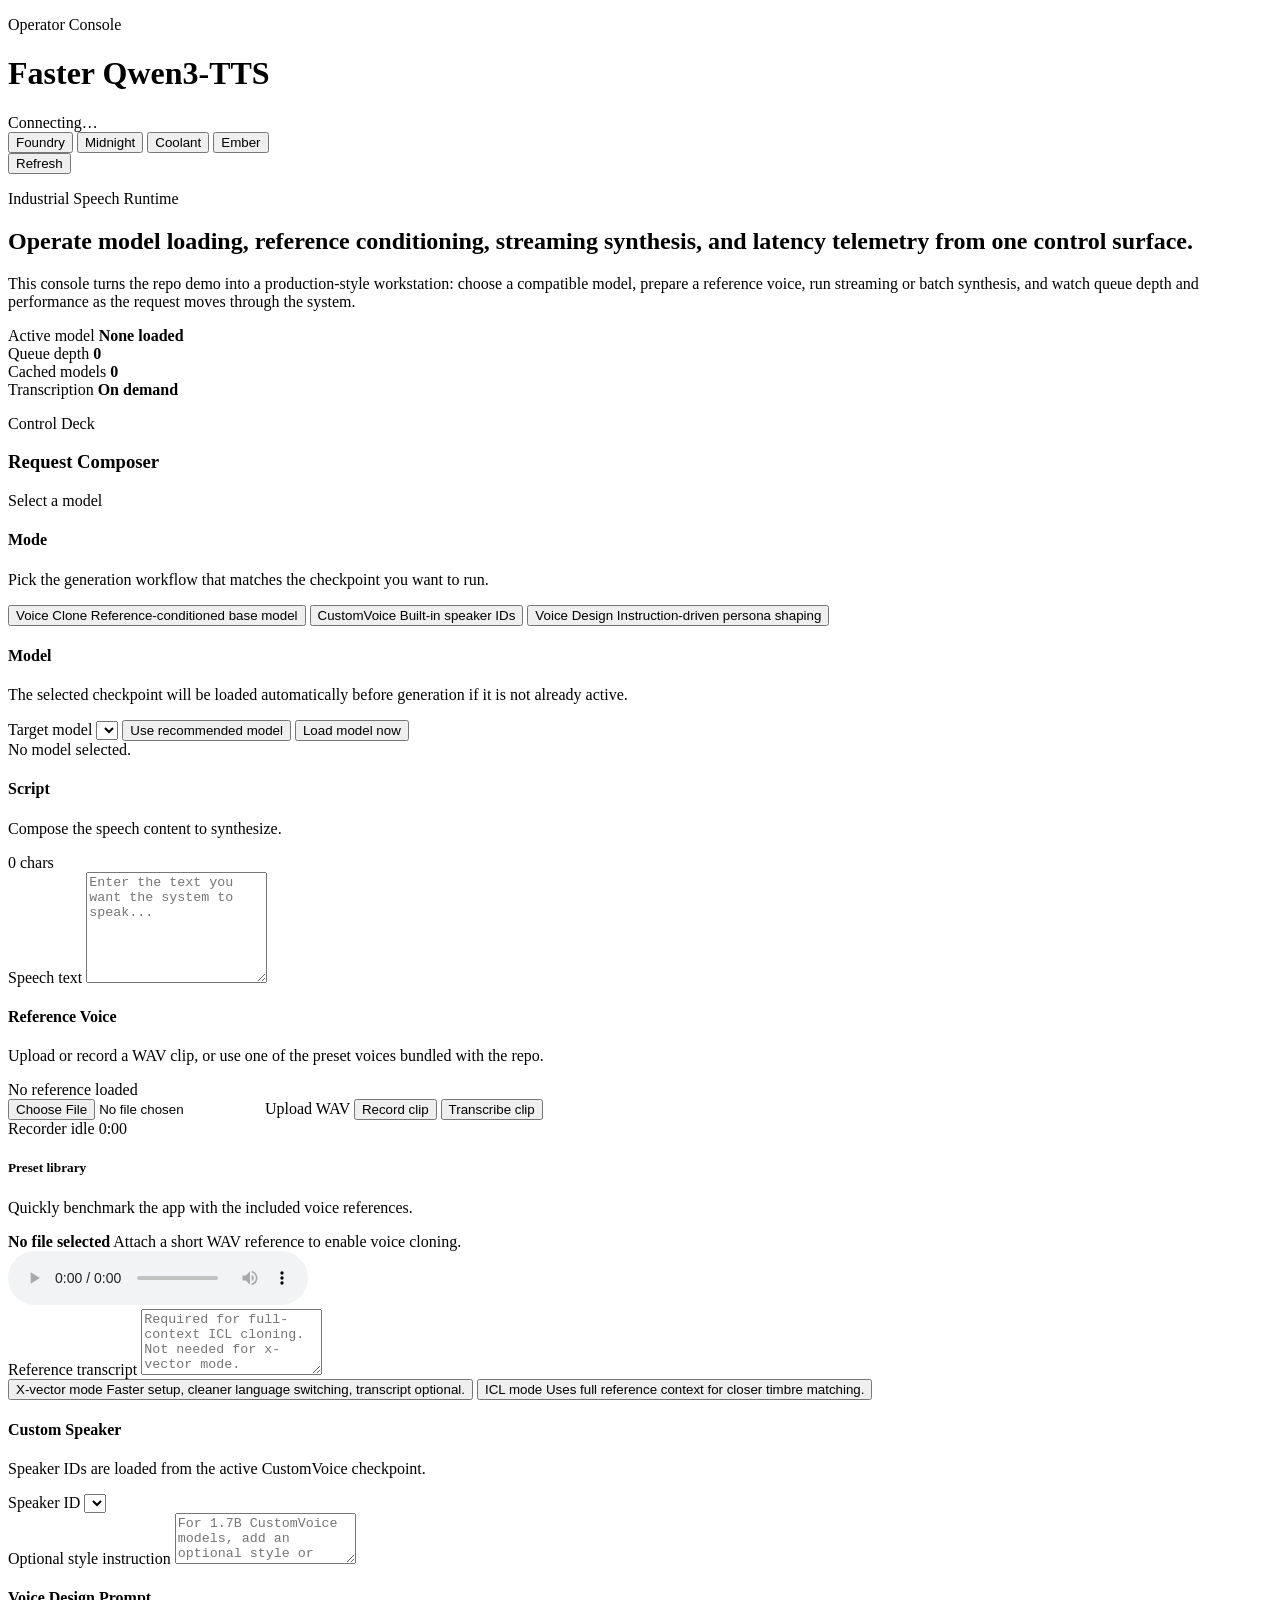
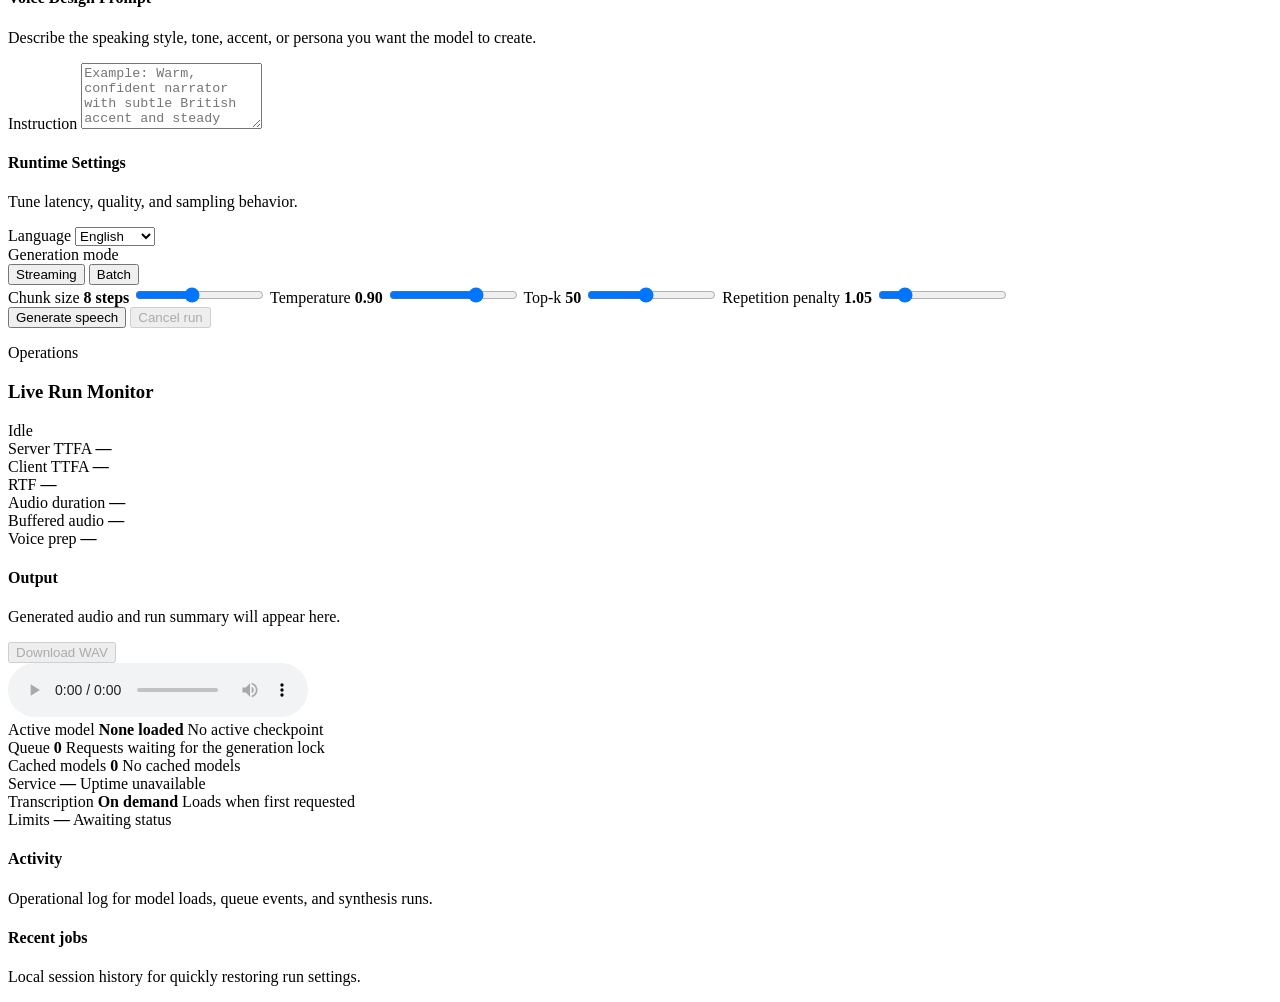
==== commit 96479bda: "Build operator console demo with multi-theme UI" ====
--- a/demo/index.html
+++ b/demo/index.html
@@ -2,1780 +2,404 @@
 <html lang="en">
 <head>
 <meta charset="UTF-8">
-<meta name="viewport" content="width=device-width, initial-scale=1.0, maximum-scale=1, user-scalable=no">
-<title>Faster Qwen3-TTS</title>
-<style>
-*, *::before, *::after { box-sizing: border-box; margin: 0; padding: 0; }
-
-:root {
-  --bg: #09090b;
-  --surface: #18181b;
-  --surface2: #27272a;
-  --border: #27272a;
-  --border2: #3f3f46;
-  --text: #fafafa;
-  --text2: #a1a1aa;
-  --dim: #71717a;
-  --dimmer: #52525b;
-  --accent: #8b5cf6;
-  --accent2: #7c3aed;
-  --accent-bg: rgba(139,92,246,0.1);
-  --accent-ring: rgba(139,92,246,0.3);
-  --green: #22c55e;
-  --amber: #eab308;
-  --red: #ef4444;
-  --radius: 10px;
-  --radius-sm: 6px;
-  --shadow: 0 1px 3px rgba(0,0,0,0.4);
-}
-:root[data-theme="light"] {
-  --bg: #fafafa;
-  --surface: #ffffff;
-  --surface2: #f4f4f5;
-  --border: #e4e4e7;
-  --border2: #d4d4d8;
-  --text: #09090b;
-  --text2: #52525b;
-  --dim: #71717a;
-  --dimmer: #a1a1aa;
-  --accent: #7c3aed;
-  --accent2: #6d28d9;
-  --accent-bg: rgba(124,58,237,0.07);
-  --accent-ring: rgba(124,58,237,0.2);
-  --shadow: 0 1px 3px rgba(0,0,0,0.08);
-}
-
-html, body { height: 100%; overflow: hidden; }
-
-body {
-  background: var(--bg);
-  color: var(--text);
-  font-family: -apple-system, BlinkMacSystemFont, 'Segoe UI', system-ui, sans-serif;
-  font-size: 14px;
-  line-height: 1.5;
-}
-
-/* ── App shell ── */
-.app {
-  display: flex;
-  flex-direction: column;
-  justify-content: center;
-  min-height: 100vh;
-  min-height: 100dvh;
-  max-width: 680px;
-  margin: 0 auto;
-  padding: 10px 16px;
-  padding-bottom: max(10px, env(safe-area-inset-bottom));
-  gap: 8px;
-}
-
-/* ── Header ── */
-.hdr {
-  display: flex;
-  align-items: center;
-  gap: 8px;
-  flex-shrink: 0;
-}
-.hdr h1 { font-size: 15px; font-weight: 600; letter-spacing: -0.3px; }
-.badge {
-  font-size: 9px; font-weight: 700; letter-spacing: 0.8px;
-  background: var(--accent-bg); color: var(--accent);
-  border: 1px solid var(--accent-ring);
-  padding: 1px 6px; border-radius: 100px;
-}
-.spacer { flex: 1; }
-.mpill {
-  display: flex; align-items: center; gap: 5px;
-  font-size: 11px; color: var(--dim);
-  padding: 4px 10px;
-  background: var(--surface); border: 1px solid var(--border);
-  border-radius: 20px; cursor: pointer;
-  transition: border-color 0.15s;
-}
-.mpill:hover { border-color: var(--border2); }
-.mdot {
-  width: 6px; height: 6px; border-radius: 50%;
-  background: var(--dimmer); flex-shrink: 0;
-  transition: background 0.3s;
-}
-.mdot.loaded  { background: var(--green); }
-.mdot.loading { background: var(--amber); animation: blink 0.7s infinite; }
-.mdot.error   { background: var(--red); }
-.ibtn {
-  width: 30px; height: 30px;
-  display: flex; align-items: center; justify-content: center;
-  background: transparent;
-  border: 1px solid var(--border); border-radius: 8px;
-  color: var(--dim); cursor: pointer;
-  transition: all 0.15s;
-}
-.ibtn:hover { border-color: var(--border2); color: var(--text); }
-.ibtn svg { width: 15px; height: 15px; }
-
-/* ── Main area ── */
-.main {
-  display: flex; flex-direction: column; gap: 6px;
-}
-.text-wrap textarea {
-  width: 100%; height: 120px;
-  background: var(--surface); border: 1px solid var(--border);
-  border-radius: var(--radius);
-  color: var(--text); font-size: 15px; font-family: inherit;
-  padding: 10px 12px; resize: none; outline: none;
-  transition: border-color 0.15s;
-}
-.text-wrap textarea:focus { border-color: var(--accent-ring); }
-.text-wrap textarea::placeholder { color: var(--dimmer); }
-
-/* ── Mode rows (arcade selector) ── */
-.mode-row {
-  flex-shrink: 0;
-  padding: 7px 9px; border-radius: var(--radius-sm);
-  transition: box-shadow 0.2s, opacity 0.2s;
-}
-.mode-row .label {
-  font-size: 11px; color: var(--dim);
-  margin-bottom: 4px;
-  display: flex; align-items: center; gap: 8px;
-  transition: color 0.2s;
-}
-.mode-row .label::after {
-  content: ''; flex: 1; height: 1px;
-  background: var(--border);
-  transition: background 0.2s;
-}
-.mode-row .row { display: flex; align-items: flex-start; gap: 6px; }
-
-/* Active (loaded) row — neon arcade glow */
-.mode-row.compatible {
-  box-shadow: 0 0 0 1px var(--accent),
-              0 0 12px rgba(139,92,246,0.45),
-              0 0 24px rgba(139,92,246,0.15);
-}
-.mode-row.compatible .label {
-  color: var(--accent); font-weight: 600; letter-spacing: 0.03em;
-}
-.mode-row.compatible .label::before {
-  content: '▶'; color: var(--accent);
-  font-size: 9px;
-  animation: blink-cursor 1s step-end infinite;
-}
-.mode-row.compatible .label::after { background: var(--accent-ring); }
-@keyframes blink-cursor { 0%, 100% { opacity: 1; } 50% { opacity: 0; } }
-
-/* Loading row — pulsing glow while model is fetched */
-.mode-row.loading {
-  animation: row-pulse 0.7s ease-in-out infinite alternate;
-}
-.mode-row.loading .label {
-  color: var(--accent); font-weight: 600; letter-spacing: 0.03em;
-}
-.mode-row.loading .label::before {
-  content: '◌'; color: var(--accent); font-size: 11px;
-  animation: spin-ring 1s linear infinite;
-}
-.mode-row.loading .label::after { background: var(--accent-ring); }
-@keyframes row-pulse {
-  from { box-shadow: 0 0 0 1px rgba(139,92,246,0.4), 0 0 6px rgba(139,92,246,0.2); }
-  to   { box-shadow: 0 0 0 1px var(--accent),        0 0 20px rgba(139,92,246,0.55), 0 0 36px rgba(139,92,246,0.2); }
-}
-@keyframes spin-ring { to { transform: rotate(360deg); } }
-
-/* Inactive rows — dim + pointer; hover lifts the veil */
-.mode-row.incompatible { opacity: 0.42; cursor: pointer; }
-/* Block inner elements from capturing clicks/focus so the row onclick fires cleanly */
-.mode-row.incompatible > * { pointer-events: none; }
-.mode-row.incompatible:hover {
-  opacity: 0.9;
-  box-shadow: 0 0 0 1px var(--border2), 0 0 10px rgba(139,92,246,0.2);
-}
-.mode-row.incompatible:hover .label { color: var(--text2); }
-.mode-row.incompatible:hover .switch-tag { display: inline-flex; }
-
-/* "LOAD ▶" chip shown on hover of incompatible rows */
-.switch-tag {
-  display: none; align-items: center;
-  font-size: 9px; font-family: monospace; font-weight: 700;
-  letter-spacing: 0.12em; text-transform: uppercase;
-  color: var(--accent); padding: 1px 5px;
-  border: 1px solid var(--accent-ring); border-radius: 3px;
-  background: var(--accent-bg);
-  animation: flicker-in 0.35s step-end;
-}
-@keyframes flicker-in {
-  0%   { opacity: 0; } 20% { opacity: 1; } 35% { opacity: 0.2; }
-  55%  { opacity: 1; } 70% { opacity: 0.5; } 100% { opacity: 1; }
-}
-
-/* ── Loader overlay (centered modal) ── */
-.lov {
-  position: fixed; inset: 0;
-  background: rgba(0,0,0,0.75);
-  backdrop-filter: blur(2px);
-  z-index: 110;
-  display: flex; align-items: center; justify-content: center;
-  padding: 20px;
-  opacity: 0; pointer-events: none;
-  transition: opacity 0.2s;
-}
-.lov.open { opacity: 1; pointer-events: auto; }
-.lpanel {
-  background: var(--bg);
-  border: 1px solid var(--border);
-  border-top: 2px solid var(--accent);
-  border-radius: 16px;
-  width: 100%; max-width: 460px;
-  max-height: 85dvh; overflow-y: auto;
-  padding: 20px 20px 24px;
-  transform: scale(0.93) translateY(12px);
-  transition: transform 0.25s cubic-bezier(0.16, 1, 0.3, 1);
-  box-shadow: 0 0 40px rgba(139,92,246,0.2), 0 20px 60px rgba(0,0,0,0.5);
-}
-.lov.open .lpanel { transform: scale(1) translateY(0); }
-.l-header {
-  display: flex; align-items: center; margin-bottom: 14px;
-}
-.l-back {
-  display: flex; align-items: center; gap: 4px;
-  font-size: 11px; font-family: monospace; color: var(--dim);
-  cursor: pointer; border: none; background: none;
-  padding: 0; margin-right: auto;
-  transition: color 0.15s;
-}
-.l-back:hover { color: var(--text2); }
-.l-title {
-  font-family: monospace; font-size: 12px; font-weight: 700;
-  letter-spacing: 0.22em; color: var(--accent);
-  text-align: center; flex: 1;
-  text-shadow: 0 0 8px rgba(139,92,246,0.6);
-}
-.lcard-grid {
-  display: grid;
-  grid-template-columns: repeat(auto-fill, minmax(150px, 1fr));
-  gap: 8px; margin-bottom: 14px;
-}
-.lcard {
-  border: 1px solid var(--border2); border-radius: var(--radius-sm);
-  padding: 10px 12px; cursor: pointer; transition: all 0.15s;
-  background: var(--surface);
-}
-.lcard:hover { border-color: var(--accent-ring); background: var(--accent-bg); }
-.lcard.sel {
-  border-color: var(--accent); background: var(--accent-bg);
-  box-shadow: 0 0 8px rgba(139,92,246,0.35);
-}
-.lcard .lc-name { font-size: 13px; font-weight: 600; color: var(--text); }
-.lcard .lc-sub  { font-size: 11px; color: var(--dim); margin-top: 2px; }
-.lcard.sel .lc-name { color: var(--accent); }
-
-/* Ref audio chip */
-.ref-chip {
-  display: inline-flex; align-items: center; gap: 5px;
-  padding: 6px 10px;
-  background: var(--surface); border: 1px dashed var(--border2);
-  border-radius: var(--radius-sm);
-  font-size: 12px; color: var(--dim);
-  cursor: pointer; transition: all 0.15s;
-  position: relative; overflow: hidden;
-  max-width: 220px;
-}
-.ref-chip:hover { border-color: var(--accent); color: var(--accent); }
-.ref-chip.has { border-style: solid; color: var(--accent); border-color: var(--accent-ring); }
-.ref-chip input[type="file"] {
-  position: absolute; inset: 0; opacity: 0; cursor: pointer;
-}
-.ref-chip svg { width: 14px; height: 14px; flex-shrink: 0; }
-.ref-chip span { overflow: hidden; text-overflow: ellipsis; white-space: nowrap; }
-
-/* Mic button */
-.mic-btn {
-  width: 32px; height: 32px;
-  display: flex; align-items: center; justify-content: center;
-  background: var(--surface); border: 1px solid var(--border);
-  border-radius: var(--radius-sm);
-  color: var(--dim); cursor: pointer; transition: all 0.15s;
-  flex-shrink: 0;
-}
-.mic-btn:hover { border-color: var(--accent); color: var(--accent); }
-.mic-btn.rec { border-color: var(--red); color: var(--red); animation: blink 1s infinite; }
-.mic-btn svg { width: 14px; height: 14px; }
-
-.preset-row {
-  display: contents;
-}
-.preset-row:empty { display: none; }
-.preset-btn {
-  background: var(--surface2);
-  border: 1px solid var(--border2);
-  color: var(--text2);
-  padding: 6px 10px;
-  border-radius: var(--radius-sm);
-  font-size: 12px;
-  cursor: pointer; transition: all 0.15s;
-  flex-shrink: 0;
-}
-.preset-btn:hover { border-color: var(--accent); color: var(--accent); background: var(--accent-bg); }
-.preset-btn.active { border-color: var(--accent); color: var(--accent); background: var(--accent-bg); }
-
-.rec-time {
-  font-size: 11px; color: var(--red);
-  font-family: 'SF Mono', 'Fira Code', monospace;
-  min-width: 28px;
-}
-.rec-status { font-size: 11px; color: var(--dim); }
-
-/* Recording level meter */
-.rec-bar-wrap {
-  height: 3px; background: var(--border); border-radius: 2px;
-  margin-top: 4px; display: none;
-}
-.rec-bar {
-  height: 100%; width: 0%;
-  background: linear-gradient(90deg, var(--green), var(--amber), var(--red));
-  border-radius: 2px; transition: width 0.05s;
-}
-
-/* Recording preview */
-.rec-preview {
-  width: 100%; height: 28px; border-radius: 4px;
-  margin-top: 4px; display: none;
-}
-:root:not([data-theme="light"]) .rec-preview {
-  filter: invert(0.88) hue-rotate(180deg);
-}
-
-/* Small select */
-.sm-sel {
-  padding: 6px 28px 6px 10px;
-  background: var(--surface); border: 1px solid var(--border);
-  border-radius: var(--radius-sm);
-  color: var(--text); font-size: 12px; font-family: inherit;
-  outline: none; cursor: pointer; appearance: none;
-  background-image: url("data:image/svg+xml,%3Csvg xmlns='http://www.w3.org/2000/svg' width='8' height='5'%3E%3Cpath fill='%2371717a' d='M4 5 0 0h8z'/%3E%3C/svg%3E");
-  background-repeat: no-repeat; background-position: right 8px center;
-}
-.sm-sel option { background: var(--surface); }
-
-/* Voice instruction textarea (auto-grow) */
-.voice-in {
-  flex: 1; padding: 6px 10px;
-  background: var(--surface); border: 1px solid var(--border);
-  border-radius: var(--radius-sm);
-  color: var(--text); font-size: 12px; font-family: inherit;
-  outline: none; transition: border-color 0.15s;
-  resize: none; overflow: hidden;
-  min-height: 32px; line-height: 1.45;
-}
-.voice-in:focus { border-color: var(--accent-ring); }
-.voice-in::placeholder { color: var(--dimmer); }
-/* Full-width instruction field below a row (Custom mode) */
-.instr-wrap { margin-top: 6px; display: flex; }
-.instr-wrap .voice-in { flex: 1; }
-
-/* ── Clone mode controls ── */
-.clone-toggle-row { margin-bottom: 6px; }
-.clone-hint {
-  font-size: 11px; color: var(--dim);
-  margin-bottom: 5px; line-height: 1.4;
-}
-
-/* ── Play button ── */
-.play-btn {
-  width: 32px; height: 32px;
-  display: flex; align-items: center; justify-content: center;
-  background: var(--accent); color: #fff; border: none;
-  border-radius: var(--radius-sm); cursor: pointer; flex-shrink: 0;
-  margin-left: auto;
-  transition: all 0.15s;
-}
-.play-btn:hover:not(:disabled) { background: var(--accent2); }
-.play-btn:disabled { opacity: 0.35; cursor: not-allowed; }
-.play-btn svg { width: 14px; height: 14px; margin-left: 1px; }
-
-/* ── Error / Warning ── */
-.msg-bar {
-  display: none; padding: 8px 12px;
-  border-radius: var(--radius-sm);
-  font-size: 12px; flex-shrink: 0;
-  align-items: center; gap: 8px;
-}
-.msg-bar.show { display: flex; }
-.msg-bar.err {
-  background: rgba(239,68,68,0.08); border: 1px solid rgba(239,68,68,0.2);
-  color: #fca5a5;
-}
-:root[data-theme="light"] .msg-bar.err { color: #dc2626; }
-.msg-bar.warn {
-  background: rgba(234,179,8,0.08); border: 1px solid rgba(234,179,8,0.2);
-  color: #fcd34d;
-}
-:root[data-theme="light"] .msg-bar.warn { color: #a16207; }
-.msg-bar .sw-btn {
-  margin-left: auto; padding: 3px 10px;
-  background: rgba(234,179,8,0.15); border: none; border-radius: 4px;
-  color: inherit; font-size: 11px; font-weight: 600;
-  cursor: pointer; white-space: nowrap;
-}
-.msg-bar .sw-btn:hover { background: rgba(234,179,8,0.3); }
-
-/* ── Queue indicator ── */
-.queue-bar {
-  display: none; padding: 6px 12px;
-  border-radius: var(--radius-sm); font-size: 13px; color: var(--text2);
-  background: rgba(99,102,241,0.08); border: 1px solid rgba(99,102,241,0.2);
-}
-.queue-bar.show { display: flex; align-items: center; gap: 8px; }
-
-/* ── Progress ── */
-.pbar-wrap {
-  height: 2px; background: var(--border);
-  border-radius: 1px; overflow: hidden;
-  flex-shrink: 0; display: none;
-}
-.pbar-wrap.show { display: block; }
-.pbar {
-  height: 100%; background: var(--accent);
-  border-radius: 1px; transition: width 0.4s; width: 0%;
-}
-.pbar.spin {
-  width: 25% !important;
-  animation: sweep 1.4s ease-in-out infinite;
-}
-
-/* ── Results ── */
-.results {
-  flex-shrink: 0; display: none;
-  flex-direction: column; gap: 6px;
-}
-.results.show { display: flex; }
-.player-row { display: flex; align-items: center; gap: 6px; }
-.player-row audio { flex: 1; height: 32px; border-radius: 4px; }
-:root:not([data-theme="light"]) .player-row audio { filter: invert(0.88) hue-rotate(180deg); }
-.dl-btn {
-  width: 28px; height: 28px;
-  display: flex; align-items: center; justify-content: center;
-  background: transparent; border: 1px solid var(--border);
-  border-radius: var(--radius-sm);
-  color: var(--dim); cursor: pointer; font-size: 13px;
-  transition: all 0.15s; flex-shrink: 0;
-}
-.dl-btn:hover { border-color: var(--accent); color: var(--accent); }
-
-.metrics {
-  display: flex; align-items: center; gap: 10px; flex-wrap: wrap;
-  padding: 5px 10px;
-  background: var(--surface); border: 1px solid var(--border);
-  border-radius: var(--radius-sm);
-  font-size: 11px;
-}
-.met { display: flex; align-items: baseline; gap: 3px; }
-.met-k {
-  color: var(--dim); text-transform: uppercase;
-  letter-spacing: 0.5px; font-size: 10px;
-}
-.met-v {
-  font-family: 'SF Mono', 'Fira Code', monospace;
-  font-weight: 600; font-size: 12px;
-}
-.wave {
-  display: flex; align-items: center; gap: 2px; height: 12px;
-  margin-left: auto;
-}
-.wave.off { display: none; }
-.wave i {
-  width: 2px; border-radius: 1px; background: var(--accent);
-  animation: wavebar 0.7s ease-in-out infinite;
-  display: block;
-}
-.wave i:nth-child(1) { height: 3px;  animation-delay: 0s; }
-.wave i:nth-child(2) { height: 7px;  animation-delay: 0.1s; }
-.wave i:nth-child(3) { height: 11px; animation-delay: 0.2s; }
-.wave i:nth-child(4) { height: 7px;  animation-delay: 0.3s; }
-.wave i:nth-child(5) { height: 3px;  animation-delay: 0.4s; }
-
-/* ── Settings overlay ── */
-.sov {
-  position: fixed; inset: 0;
-  background: rgba(0,0,0,0.5);
-  z-index: 100;
-  display: flex; align-items: flex-end; justify-content: center;
-  opacity: 0; pointer-events: none;
-  transition: opacity 0.2s;
-}
-.sov.open { opacity: 1; pointer-events: auto; }
-.spanel {
-  background: var(--bg);
-  border: 1px solid var(--border);
-  border-radius: 16px 16px 0 0;
-  width: 100%; max-width: 680px;
-  max-height: 75dvh;
-  overflow-y: auto;
-  padding: 16px 20px 24px;
-  transform: translateY(100%);
-  transition: transform 0.3s cubic-bezier(0.16, 1, 0.3, 1);
-}
-.sov.open .spanel { transform: translateY(0); }
-.s-handle {
-  width: 32px; height: 4px;
-  background: var(--border2); border-radius: 2px;
-  margin: 0 auto 14px;
-}
-.s-head {
-  display: flex; align-items: center;
-  margin-bottom: 16px;
-}
-.s-head span { font-size: 14px; font-weight: 600; }
-.s-head .spacer { flex: 1; }
-.s-section {
-  font-size: 10px; font-weight: 600; letter-spacing: 0.8px;
-  text-transform: uppercase; color: var(--dim);
-  margin: 16px 0 8px; padding-top: 12px;
-  border-top: 1px solid var(--border);
-}
-.s-section:first-of-type { margin-top: 0; padding-top: 0; border-top: none; }
-.s-row {
-  display: flex; align-items: center; gap: 8px;
-  margin-bottom: 10px;
-}
-.s-row label {
-  font-size: 12px; color: var(--text2);
-  min-width: 90px; flex-shrink: 0;
-}
-.s-row select, .s-row input[type="text"], .s-row textarea {
-  flex: 1; padding: 7px 10px;
-  background: var(--surface); border: 1px solid var(--border);
-  border-radius: var(--radius-sm);
-  color: var(--text); font-size: 13px; font-family: inherit;
-  outline: none;
-}
-.s-row select {
-  appearance: none; padding-right: 28px;
-  background-image: url("data:image/svg+xml,%3Csvg xmlns='http://www.w3.org/2000/svg' width='8' height='5'%3E%3Cpath fill='%2371717a' d='M4 5 0 0h8z'/%3E%3C/svg%3E");
-  background-repeat: no-repeat; background-position: right 10px center;
-  cursor: pointer;
-}
-.s-row select option { background: var(--surface); }
-.s-row textarea { resize: vertical; min-height: 40px; max-height: 80px; }
-
-/* Settings hint text */
-.s-hint {
-  font-size: 11px; color: var(--dimmer);
-  margin: -6px 0 8px 98px;
-}
-
-/* Toggle */
-.toggle {
-  display: flex; background: var(--surface);
-  border: 1px solid var(--border); border-radius: var(--radius-sm);
-  padding: 2px; flex: 1;
-}
-.tog {
-  flex: 1; padding: 4px 8px; font-size: 11px; font-weight: 500;
-  text-align: center; cursor: pointer; border-radius: 4px;
-  color: var(--dim); transition: all 0.15s; user-select: none;
-}
-.tog.on {
-  background: var(--surface2); color: var(--text);
-  box-shadow: var(--shadow);
-}
-
-/* Slider */
-.s-slider {
-  flex: 1; display: flex; align-items: center; gap: 8px;
-}
-.s-slider input[type="range"] {
-  -webkit-appearance: none; flex: 1;
-  height: 3px; background: var(--border2); border-radius: 2px;
-  outline: none; cursor: pointer;
-}
-.s-slider input[type="range"]::-webkit-slider-thumb {
-  -webkit-appearance: none; width: 13px; height: 13px;
-  border-radius: 50%; background: var(--accent); cursor: pointer;
-}
-.s-slider .sv {
-  font-size: 11px; color: var(--dim);
-  font-family: 'SF Mono', 'Fira Code', monospace;
-  min-width: 30px; text-align: right;
-}
-.s-btn {
-  padding: 6px 14px; font-size: 12px; font-weight: 600;
-  background: var(--accent); color: #fff; border: none;
-  border-radius: var(--radius-sm); cursor: pointer;
-  font-family: inherit; transition: background 0.15s;
-}
-.s-btn:hover { background: var(--accent2); }
-.s-btn:disabled { opacity: 0.4; cursor: not-allowed; }
-
-/* ── Responsive ── */
-@media (min-width: 640px) {
-  .sov { align-items: center; }
-  .spanel { border-radius: 16px; max-height: 70vh; }
-  .s-grid3 {
-    display: grid; grid-template-columns: repeat(3, 1fr); gap: 8px;
-  }
-  .s-grid3 .s-row { flex-direction: column; align-items: stretch; margin-bottom: 0; }
-  .s-grid3 .s-row label { min-width: unset; margin-bottom: 4px; }
-}
-@media (max-height: 520px) {
-  .app { padding: 6px 12px; gap: 6px; }
-  .hdr h1 { font-size: 13px; }
-  .mode-row .label { font-size: 10px; margin-bottom: 2px; }
-  .play-btn { width: 28px; height: 28px; }
-  .play-btn svg { width: 12px; height: 12px; }
-  .player-row audio { height: 28px; }
-}
-
-/* ── Animations ── */
-@keyframes blink   { 0%,100%{opacity:1} 50%{opacity:0.2} }
-@keyframes sweep   { 0%{transform:translateX(-200%)} 100%{transform:translateX(500%)} }
-@keyframes wavebar { 0%,100%{transform:scaleY(0.3)} 50%{transform:scaleY(1)} }
-</style>
+<meta name="viewport" content="width=device-width, initial-scale=1.0">
+<title>Faster Qwen3-TTS Console</title>
+<link rel="stylesheet" href="/static/app.css">
 </head>
 <body>
-<div class="app">
-
-  <!-- Header -->
-  <header class="hdr">
-    <h1>faster-qwen3-tts</h1>
-    <span class="badge">CUDA GRAPHS</span>
-    <span class="spacer"></span>
-    <button class="mpill" onclick="openSettings()" title="Settings">
-      <span class="mdot" id="mdot"></span>
-      <span id="mtext">not loaded</span>
-    </button>
-    <button class="ibtn" onclick="openSettings()" title="Settings">
-      <svg viewBox="0 0 24 24" fill="none" stroke="currentColor" stroke-width="2" stroke-linecap="round"><circle cx="12" cy="12" r="3"/><path d="M19.4 15a1.65 1.65 0 00.33 1.82l.06.06a2 2 0 01-2.83 2.83l-.06-.06a1.65 1.65 0 00-1.82-.33 1.65 1.65 0 00-1 1.51V21a2 2 0 01-4 0v-.09A1.65 1.65 0 009 19.4a1.65 1.65 0 00-1.82.33l-.06.06a2 2 0 01-2.83-2.83l.06-.06A1.65 1.65 0 004.68 15a1.65 1.65 0 00-1.51-1H3a2 2 0 010-4h.09A1.65 1.65 0 004.6 9a1.65 1.65 0 00-.33-1.82l-.06-.06a2 2 0 012.83-2.83l.06.06A1.65 1.65 0 009 4.68a1.65 1.65 0 001-1.51V3a2 2 0 014 0v.09a1.65 1.65 0 001 1.51 1.65 1.65 0 001.82-.33l.06-.06a2 2 0 012.83 2.83l-.06.06A1.65 1.65 0 0019.4 9a1.65 1.65 0 001.51 1H21a2 2 0 010 4h-.09a1.65 1.65 0 00-1.51 1z"/></svg>
-    </button>
-    <button class="ibtn" id="themeBtn" onclick="toggleTheme()" title="Toggle theme">
-      <svg id="themeIcon" viewBox="0 0 24 24" fill="none" stroke="currentColor" stroke-width="2" stroke-linecap="round"><circle cx="12" cy="12" r="5"/><line x1="12" y1="1" x2="12" y2="3"/><line x1="12" y1="21" x2="12" y2="23"/><line x1="4.22" y1="4.22" x2="5.64" y2="5.64"/><line x1="18.36" y1="18.36" x2="19.78" y2="19.78"/><line x1="1" y1="12" x2="3" y2="12"/><line x1="21" y1="12" x2="23" y2="12"/><line x1="4.22" y1="19.78" x2="5.64" y2="18.36"/><line x1="18.36" y1="5.64" x2="19.78" y2="4.22"/></svg>
-    </button>
-  </header>
-
-  <!-- Main content -->
-  <div class="main">
-    <div class="text-wrap">
-      <textarea id="textIn" placeholder="Enter text to synthesize...">Against the odds, the wild lobster has found a new vessel for its voice. And with it, the possibility to realise its full potential.</textarea>
-    </div>
-
-    <!-- Clone -->
-    <div class="mode-row" id="rowClone" onclick="onModeRowClick('voice_clone')">
-      <div class="label">Clone — match a voice from a reference clip<span class="switch-tag">LOAD ▶</span></div>
-      <!-- Simple / Advanced toggle -->
-      <div class="clone-toggle-row">
-        <div class="toggle">
-          <div class="tog" data-x="1" onclick="setXvec(true)">Simple</div>
-          <div class="tog on" data-x="0" onclick="setXvec(false)">Advanced</div>
+  <div class="bg-grid" aria-hidden="true"></div>
+  <div class="shell">
+    <header class="topbar">
+      <div class="brand-lockup">
+        <div class="brand-mark">
+          <span class="brand-mark__core"></span>
+          <span class="brand-mark__ring"></span>
+        </div>
+        <div>
+          <p class="eyebrow">Operator Console</p>
+          <h1>Faster Qwen3-TTS</h1>
         </div>
       </div>
-      <!-- Reference audio + action buttons -->
-      <div class="row">
-        <label class="ref-chip" id="refChip">
-          <svg viewBox="0 0 24 24" fill="none" stroke="currentColor" stroke-width="2" stroke-linecap="round"><path d="M21.44 11.05l-9.19 9.19a6 6 0 01-8.49-8.49l9.19-9.19a4 4 0 015.66 5.66l-9.2 9.19a2 2 0 01-2.83-2.83l8.49-8.48"/></svg>
-          <span id="refLabel">Reference audio</span>
-          <input type="file" id="refInput" accept=".wav,.mp3,.flac,.ogg" onchange="pickRef(this)">
-        </label>
-        <button class="mic-btn" id="micBtn" onclick="toggleRec()" title="Record from microphone">
-          <svg viewBox="0 0 24 24" fill="none" stroke="currentColor" stroke-width="2" stroke-linecap="round"><path d="M12 1a3 3 0 00-3 3v8a3 3 0 006 0V4a3 3 0 00-3-3z"/><path d="M19 10v2a7 7 0 01-14 0v-2"/><line x1="12" y1="19" x2="12" y2="23"/><line x1="8" y1="23" x2="16" y2="23"/></svg>
-        </button>
-        <span class="rec-time" id="recTime"></span>
-        <span class="rec-status" id="recStatus"></span>
-        <div class="preset-row" id="presetRow"></div>
-        <button class="play-btn" onclick="generate('voice_clone')" title="Generate">
-          <svg viewBox="0 0 24 24" fill="currentColor"><polygon points="6,3 20,12 6,21"/></svg>
-        </button>
+      <div class="topbar-actions">
+        <div class="service-pill" id="serviceHealthPill">
+          <span class="service-pill__dot" id="serviceHealthDot"></span>
+          <span id="serviceHealthText">Connecting…</span>
+        </div>
+        <div class="theme-picker" id="themePicker" aria-label="Theme presets">
+          <button class="theme-chip" data-theme-option="foundry" type="button">
+            <span class="theme-chip__swatch theme-chip__swatch--foundry"></span>
+            <span>Foundry</span>
+          </button>
+          <button class="theme-chip" data-theme-option="midnight" type="button">
+            <span class="theme-chip__swatch theme-chip__swatch--midnight"></span>
+            <span>Midnight</span>
+          </button>
+          <button class="theme-chip" data-theme-option="coolant" type="button">
+            <span class="theme-chip__swatch theme-chip__swatch--coolant"></span>
+            <span>Coolant</span>
+          </button>
+          <button class="theme-chip" data-theme-option="ember" type="button">
+            <span class="theme-chip__swatch theme-chip__swatch--ember"></span>
+            <span>Ember</span>
+          </button>
+        </div>
+        <button class="ghost-btn" id="refreshStatusBtn" type="button">Refresh</button>
       </div>
-      <!-- Advanced: transcript -->
-      <div id="advTranscript">
-        <div class="clone-hint">Advanced cloning uses the transcript of the reference clip for higher accuracy. Upload or record to auto-transcribe.</div>
-        <div class="instr-wrap">
-          <textarea id="refTextIn" class="voice-in" rows="2"
-            placeholder="Upload or record audio to auto-transcribe…"
-            oninput="autoGrow(this)"></textarea>
-        </div>
+    </header>
+
+    <section class="hero panel panel-hero">
+      <div class="hero-copy">
+        <p class="eyebrow">Industrial Speech Runtime</p>
+        <h2>Operate model loading, reference conditioning, streaming synthesis, and latency telemetry from one control surface.</h2>
+        <p>
+          This console turns the repo demo into a production-style workstation: choose a compatible model,
+          prepare a reference voice, run streaming or batch synthesis, and watch queue depth and performance
+          as the request moves through the system.
+        </p>
       </div>
-      <!-- Level meter (shown during recording) -->
-      <div class="rec-bar-wrap" id="recBarWrap"><div class="rec-bar" id="recBar"></div></div>
-      <!-- Preview of last recording -->
-      <audio id="recPreview" class="rec-preview" controls></audio>
-    </div>
-
-    <!-- Custom (built-in speakers) -->
-    <div class="mode-row" id="rowChar" onclick="onModeRowClick('custom')">
-      <div class="label">Custom — use a built-in speaker<span class="switch-tag">LOAD ▶</span></div>
-      <div class="row">
-        <select class="sm-sel" id="speakerId" style="flex:1">
-          <option value="">Select speaker...</option>
-        </select>
-        <button class="play-btn" onclick="generate('custom')" title="Generate">
-          <svg viewBox="0 0 24 24" fill="currentColor"><polygon points="6,3 20,12 6,21"/></svg>
-        </button>
+      <div class="hero-stats">
+        <article class="hero-stat">
+          <span class="hero-stat__label">Active model</span>
+          <strong class="hero-stat__value" id="heroActiveModel">None loaded</strong>
+        </article>
+        <article class="hero-stat">
+          <span class="hero-stat__label">Queue depth</span>
+          <strong class="hero-stat__value" id="heroQueueDepth">0</strong>
+        </article>
+        <article class="hero-stat">
+          <span class="hero-stat__label">Cached models</span>
+          <strong class="hero-stat__value" id="heroCachedModels">0</strong>
+        </article>
+        <article class="hero-stat">
+          <span class="hero-stat__label">Transcription</span>
+          <strong class="hero-stat__value" id="heroTranscription">On demand</strong>
+        </article>
       </div>
-      <div class="instr-wrap">
-        <textarea id="customInstr" class="voice-in" rows="1"
-          placeholder="Voice style instructions (optional)…"
-          oninput="autoGrow(this)"></textarea>
-      </div>
-    </div>
-
-    <!-- Voice Design -->
-    <div class="mode-row" id="rowCustom" onclick="onModeRowClick('voice_design')">
-      <div class="label">Voice Design — describe any voice<span class="switch-tag">LOAD ▶</span></div>
-      <div class="row">
-        <textarea class="voice-in" id="voiceInstr" rows="1"
-          placeholder="e.g. warm, calm female narrator…"
-          oninput="autoGrow(this)">A warm, calm narrator with a clear and engaging delivery.</textarea>
-        <button class="play-btn" onclick="generate('voice_design')" title="Generate">
-          <svg viewBox="0 0 24 24" fill="currentColor"><polygon points="6,3 20,12 6,21"/></svg>
-        </button>
-      </div>
-    </div>
-    <!-- Messages -->
-    <div class="msg-bar" id="msgBar"></div>
-    <div class="queue-bar" id="queueBar"></div>
-
-    <!-- Progress -->
-    <div class="pbar-wrap" id="pbarWrap"><div class="pbar" id="pbar"></div></div>
-
-    <!-- Results -->
-    <div class="results" id="results">
-      <div class="player-row">
-        <audio id="player" controls></audio>
-        <button class="dl-btn" onclick="dlAudio()" title="Download WAV">&darr;</button>
-      </div>
-      <div class="metrics">
-        <div class="met"><span class="met-k">TTFA</span><span class="met-v" id="mTTFA">&mdash;</span></div>
-        <div class="met"><span class="met-k">Client</span><span class="met-v" id="mClient">&mdash;</span></div>
-        <div class="met" id="mCloneWrap" style="display:none"><span class="met-k">Clone</span><span class="met-v" id="mClone">&mdash;</span></div>
-        <div class="met"><span class="met-k">RTF</span><span class="met-v" id="mRTF">&mdash;</span></div>
-        <div class="met"><span class="met-k">Dur</span><span class="met-v" id="mDur">&mdash;</span></div>
-        <div class="met"><span class="met-k">Buf</span><span class="met-v" id="mBuf">&mdash;</span></div>
-        <div class="wave" id="waveInd"><i></i><i></i><i></i><i></i><i></i></div>
-      </div>
-    </div>
-
+    </section>
+
+    <main class="workspace">
+      <section class="panel compose-panel">
+        <div class="panel-head">
+          <div>
+            <p class="section-kicker">Control Deck</p>
+            <h3>Request Composer</h3>
+          </div>
+          <span class="compat-chip" id="modeCompatibility">Select a model</span>
+        </div>
+
+        <section class="stack">
+          <div class="section-head">
+            <div>
+              <h4>Mode</h4>
+              <p>Pick the generation workflow that matches the checkpoint you want to run.</p>
+            </div>
+          </div>
+          <div class="mode-switches" id="modeSwitches">
+            <button class="mode-card is-active" data-mode="voice_clone" type="button">
+              <span class="mode-card__name">Voice Clone</span>
+              <span class="mode-card__meta">Reference-conditioned base model</span>
+            </button>
+            <button class="mode-card" data-mode="custom" type="button">
+              <span class="mode-card__name">CustomVoice</span>
+              <span class="mode-card__meta">Built-in speaker IDs</span>
+            </button>
+            <button class="mode-card" data-mode="voice_design" type="button">
+              <span class="mode-card__name">Voice Design</span>
+              <span class="mode-card__meta">Instruction-driven persona shaping</span>
+            </button>
+          </div>
+        </section>
+
+        <section class="stack">
+          <div class="section-head">
+            <div>
+              <h4>Model</h4>
+              <p>The selected checkpoint will be loaded automatically before generation if it is not already active.</p>
+            </div>
+          </div>
+          <div class="field-grid model-grid">
+            <label class="field field--wide">
+              <span>Target model</span>
+              <select id="modelSelect"></select>
+            </label>
+            <button class="secondary-btn" id="recommendModelBtn" type="button">Use recommended model</button>
+            <button class="primary-btn primary-btn--quiet" id="loadModelBtn" type="button">Load model now</button>
+          </div>
+          <div class="model-summary" id="modelSummary">
+            <span id="modelSummaryText">No model selected.</span>
+          </div>
+        </section>
+
+        <section class="stack">
+          <div class="section-head">
+            <div>
+              <h4>Script</h4>
+              <p>Compose the speech content to synthesize.</p>
+            </div>
+            <span class="counter" id="textCounter">0 chars</span>
+          </div>
+          <label class="field">
+            <span class="sr-only">Speech text</span>
+            <textarea id="textInput" rows="7" placeholder="Enter the text you want the system to speak..."></textarea>
+          </label>
+        </section>
+
+        <section class="stack mode-section" id="cloneSection">
+          <div class="section-head">
+            <div>
+              <h4>Reference Voice</h4>
+              <p>Upload or record a WAV clip, or use one of the preset voices bundled with the repo.</p>
+            </div>
+            <span class="inline-status" id="referenceSourceLabel">No reference loaded</span>
+          </div>
+
+          <div class="reference-toolbar">
+            <label class="secondary-btn file-btn" for="refFileInput">
+              <input id="refFileInput" type="file" accept=".wav,audio/wav">
+              <span>Upload WAV</span>
+            </label>
+            <button class="secondary-btn" id="recordBtn" type="button">Record clip</button>
+            <button class="secondary-btn" id="transcribeBtn" type="button">Transcribe clip</button>
+          </div>
+
+          <div class="record-strip" id="recordStrip">
+            <div class="record-strip__top">
+              <span id="recordState">Recorder idle</span>
+              <span id="recordTimer">0:00</span>
+            </div>
+            <div class="meter">
+              <div class="meter__fill" id="recordMeterFill"></div>
+            </div>
+          </div>
+
+          <div class="preset-wrap">
+            <div class="preset-wrap__head">
+              <h5>Preset library</h5>
+              <p>Quickly benchmark the app with the included voice references.</p>
+            </div>
+            <div class="preset-grid" id="presetGrid"></div>
+          </div>
+
+          <div class="reference-preview is-hidden" id="referencePreviewWrap">
+            <div class="reference-preview__meta">
+              <strong id="referenceName">No file selected</strong>
+              <span id="referenceMeta">Attach a short WAV reference to enable voice cloning.</span>
+            </div>
+            <audio controls id="referencePreview"></audio>
+          </div>
+
+          <label class="field">
+            <span>Reference transcript</span>
+            <textarea id="refText" rows="4" placeholder="Required for full-context ICL cloning. Not needed for x-vector mode."></textarea>
+          </label>
+
+          <div class="toggle-cards">
+            <button class="toggle-card is-active" data-xvec="true" id="xvecButton" type="button">
+              <span class="toggle-card__title">X-vector mode</span>
+              <span class="toggle-card__copy">Faster setup, cleaner language switching, transcript optional.</span>
+            </button>
+            <button class="toggle-card" data-xvec="false" id="iclButton" type="button">
+              <span class="toggle-card__title">ICL mode</span>
+              <span class="toggle-card__copy">Uses full reference context for closer timbre matching.</span>
+            </button>
+          </div>
+        </section>
+
+        <section class="stack mode-section is-hidden" id="customSection">
+          <div class="section-head">
+            <div>
+              <h4>Custom Speaker</h4>
+              <p>Speaker IDs are loaded from the active CustomVoice checkpoint.</p>
+            </div>
+          </div>
+          <div class="field-grid">
+            <label class="field">
+              <span>Speaker ID</span>
+              <select id="speakerSelect"></select>
+            </label>
+          </div>
+          <label class="field">
+            <span>Optional style instruction</span>
+            <textarea id="customInstruct" rows="3" placeholder="For 1.7B CustomVoice models, add an optional style or delivery cue."></textarea>
+          </label>
+        </section>
+
+        <section class="stack mode-section is-hidden" id="designSection">
+          <div class="section-head">
+            <div>
+              <h4>Voice Design Prompt</h4>
+              <p>Describe the speaking style, tone, accent, or persona you want the model to create.</p>
+            </div>
+          </div>
+          <label class="field">
+            <span>Instruction</span>
+            <textarea id="designInstruct" rows="4" placeholder="Example: Warm, confident narrator with subtle British accent and steady pacing."></textarea>
+          </label>
+        </section>
+
+        <section class="stack">
+          <div class="section-head">
+            <div>
+              <h4>Runtime Settings</h4>
+              <p>Tune latency, quality, and sampling behavior.</p>
+            </div>
+          </div>
+          <div class="field-grid">
+            <label class="field">
+              <span>Language</span>
+              <select id="languageSelect">
+                <option value="English">English</option>
+                <option value="Chinese">Chinese</option>
+                <option value="Japanese">Japanese</option>
+                <option value="Korean">Korean</option>
+                <option value="French">French</option>
+                <option value="German">German</option>
+                <option value="Spanish">Spanish</option>
+                <option value="Auto">Auto</option>
+              </select>
+            </label>
+            <div class="field">
+              <span>Generation mode</span>
+              <div class="segmented" id="streamModeToggle">
+                <button class="segmented__btn is-active" data-stream-mode="stream" type="button">Streaming</button>
+                <button class="segmented__btn" data-stream-mode="batch" type="button">Batch</button>
+              </div>
+            </div>
+          </div>
+
+          <div class="slider-grid">
+            <label class="field">
+              <span>Chunk size <strong id="chunkSizeValue">8 steps</strong></span>
+              <input id="chunkSizeRange" type="range" min="2" max="16" step="1" value="8">
+            </label>
+            <label class="field">
+              <span>Temperature <strong id="temperatureValue">0.90</strong></span>
+              <input id="temperatureRange" type="range" min="0.2" max="1.2" step="0.05" value="0.9">
+            </label>
+            <label class="field">
+              <span>Top-k <strong id="topKValue">50</strong></span>
+              <input id="topKRange" type="range" min="10" max="100" step="5" value="50">
+            </label>
+            <label class="field">
+              <span>Repetition penalty <strong id="repetitionValue">1.05</strong></span>
+              <input id="repetitionRange" type="range" min="1" max="1.3" step="0.01" value="1.05">
+            </label>
+          </div>
+        </section>
+
+        <div class="message-bar" id="messageBar" hidden></div>
+
+        <div class="action-row">
+          <button class="primary-btn" id="generateBtn" type="button">Generate speech</button>
+          <button class="danger-btn" id="cancelBtn" type="button" disabled>Cancel run</button>
+        </div>
+      </section>
+
+      <section class="panel monitor-panel">
+        <div class="panel-head">
+          <div>
+            <p class="section-kicker">Operations</p>
+            <h3>Live Run Monitor</h3>
+          </div>
+          <span class="run-badge" id="runBadge">Idle</span>
+        </div>
+
+        <div class="queue-banner" id="queueBanner" hidden></div>
+
+        <section class="metrics-grid">
+          <article class="metric-card">
+            <span class="metric-card__label">Server TTFA</span>
+            <strong class="metric-card__value" id="metricServerTtfa">—</strong>
+          </article>
+          <article class="metric-card">
+            <span class="metric-card__label">Client TTFA</span>
+            <strong class="metric-card__value" id="metricClientTtfa">—</strong>
+          </article>
+          <article class="metric-card">
+            <span class="metric-card__label">RTF</span>
+            <strong class="metric-card__value" id="metricRtf">—</strong>
+          </article>
+          <article class="metric-card">
+            <span class="metric-card__label">Audio duration</span>
+            <strong class="metric-card__value" id="metricDuration">—</strong>
+          </article>
+          <article class="metric-card">
+            <span class="metric-card__label">Buffered audio</span>
+            <strong class="metric-card__value" id="metricBuffer">—</strong>
+          </article>
+          <article class="metric-card">
+            <span class="metric-card__label">Voice prep</span>
+            <strong class="metric-card__value" id="metricClonePrep">—</strong>
+          </article>
+        </section>
+
+        <section class="output-card">
+          <div class="output-card__head">
+            <div>
+              <h4>Output</h4>
+              <p id="resultSummary">Generated audio and run summary will appear here.</p>
+            </div>
+            <button class="secondary-btn" id="downloadBtn" type="button" disabled>Download WAV</button>
+          </div>
+          <audio controls id="audioPlayer"></audio>
+        </section>
+
+        <section class="diagnostics-grid">
+          <article class="diag-card">
+            <span class="diag-card__label">Active model</span>
+            <strong class="diag-card__value" id="activeModelValue">None loaded</strong>
+            <span class="diag-card__meta" id="activeModelMeta">No active checkpoint</span>
+          </article>
+          <article class="diag-card">
+            <span class="diag-card__label">Queue</span>
+            <strong class="diag-card__value" id="queueDepthValue">0</strong>
+            <span class="diag-card__meta">Requests waiting for the generation lock</span>
+          </article>
+          <article class="diag-card">
+            <span class="diag-card__label">Cached models</span>
+            <strong class="diag-card__value" id="cachedModelsValue">0</strong>
+            <span class="diag-card__meta" id="cachedModelsMeta">No cached models</span>
+          </article>
+          <article class="diag-card">
+            <span class="diag-card__label">Service</span>
+            <strong class="diag-card__value" id="serviceVersionValue">—</strong>
+            <span class="diag-card__meta" id="serviceUptimeValue">Uptime unavailable</span>
+          </article>
+          <article class="diag-card">
+            <span class="diag-card__label">Transcription</span>
+            <strong class="diag-card__value" id="transcriptionValue">On demand</strong>
+            <span class="diag-card__meta" id="transcriptionMeta">Loads when first requested</span>
+          </article>
+          <article class="diag-card">
+            <span class="diag-card__label">Limits</span>
+            <strong class="diag-card__value" id="limitsValue">—</strong>
+            <span class="diag-card__meta" id="limitsMeta">Awaiting status</span>
+          </article>
+        </section>
+
+        <section class="stack">
+          <div class="section-head">
+            <div>
+              <h4>Activity</h4>
+              <p>Operational log for model loads, queue events, and synthesis runs.</p>
+            </div>
+          </div>
+          <ul class="activity-log" id="activityLog"></ul>
+        </section>
+
+        <section class="stack">
+          <div class="section-head">
+            <div>
+              <h4>Recent jobs</h4>
+              <p>Local session history for quickly restoring run settings.</p>
+            </div>
+          </div>
+          <div class="history-list" id="recentJobs"></div>
+        </section>
+      </section>
+    </main>
   </div>
 
-</div><!-- /.app -->
-
-<!-- Settings bottom sheet -->
-<div class="sov" id="settingsOv" onclick="closeSettings(event)">
-  <div class="spanel" onclick="event.stopPropagation()">
-    <div class="s-handle"></div>
-    <div class="s-head">
-      <span>Settings</span>
-      <span class="spacer"></span>
-      <button class="ibtn" onclick="closeSettings()" title="Close">
-        <svg viewBox="0 0 24 24" fill="none" stroke="currentColor" stroke-width="2" stroke-linecap="round"><line x1="18" y1="6" x2="6" y2="18"/><line x1="6" y1="6" x2="18" y2="18"/></svg>
-      </button>
-    </div>
-
-    <div class="s-section">Model</div>
-    <div class="s-row">
-      <label>Model</label>
-      <select id="modelSel"></select>
-      <button class="s-btn" id="loadBtn" onclick="loadModel()">Load</button>
-    </div>
-
-    <div class="s-section">Generation</div>
-    <div class="s-row">
-      <label>Language</label>
-      <select id="langSel">
-        <option>English</option><option>Chinese</option><option>French</option>
-        <option>German</option><option>Spanish</option><option>Auto</option>
-      </select>
-    </div>
-    <div class="s-row">
-      <label>Mode</label>
-      <div class="toggle">
-        <div class="tog on" data-m="stream" onclick="setMode('stream')">Streaming</div>
-        <div class="tog" data-m="non" onclick="setMode('non')">Non-streaming</div>
-      </div>
-    </div>
-    <div class="s-row" id="chunkRow">
-      <label>Chunk size</label>
-      <div class="s-slider">
-        <input type="range" id="chunkSl" min="1" max="24" value="8"
-          oninput="$('chunkV').textContent=this.value">
-        <span class="sv" id="chunkV">8</span>
-      </div>
-    </div>
-
-    <div class="s-section">Sampling</div>
-    <div class="s-grid3">
-      <div class="s-row">
-        <label>Temperature</label>
-        <div class="s-slider">
-          <input type="range" id="tempSl" min="0.1" max="2.0" step="0.05" value="0.9"
-            oninput="$('tempV').textContent=this.value">
-          <span class="sv" id="tempV">0.9</span>
-        </div>
-      </div>
-      <div class="s-row">
-        <label>Top-K</label>
-        <div class="s-slider">
-          <input type="range" id="topkSl" min="1" max="100" value="50"
-            oninput="$('topkV').textContent=this.value">
-          <span class="sv" id="topkV">50</span>
-        </div>
-      </div>
-      <div class="s-row">
-        <label>Rep. penalty</label>
-        <div class="s-slider">
-          <input type="range" id="repSl" min="1.0" max="1.5" step="0.01" value="1.05"
-            oninput="$('repV').textContent=this.value">
-          <span class="sv" id="repV">1.05</span>
-        </div>
-      </div>
-    </div>
-
-    <div class="s-section">Recording</div>
-    <div class="s-row">
-      <label>Microphone</label>
-      <select id="micSel"></select>
-    </div>
-  </div>
-</div>
-
-<!-- ── Model Loader Overlay ── -->
-<div class="lov" id="loaderOv" onclick="closeLoader(event)">
-  <div class="lpanel" onclick="event.stopPropagation()">
-    <div class="l-header">
-      <button class="l-back" onclick="$('loaderOv').classList.remove('open')">◀ BACK</button>
-      <div class="l-title">⬡ <span id="loaderModeLabel"></span> ⬡</div>
-    </div>
-    <div class="lcard-grid" id="loaderGrid"></div>
-    <button class="btn-primary" style="width:100%" onclick="loadFromSheet()">LOAD ▶</button>
-  </div>
-</div>
-
-<script>
-// ── Shorthand ─────────────────────────────────────────────────────────────────
-const $ = id => document.getElementById(id);
-function autoGrow(el) {
-  el.style.height = 'auto';
-  el.style.height = el.scrollHeight + 'px';
-}
-
-function setPlayBtns(disabled) {
-  document.querySelectorAll('.play-btn').forEach(b => b.disabled = disabled);
-}
-
-// ── State ─────────────────────────────────────────────────────────────────────
-let genMode  = 'stream';
-let xvecOnly = false;
-let busy     = false;
-let refFile  = null;
-let presetRefId = null;
-let presetRefs = [];
-let loadedModel  = null;
-let loadingModel = null;
-let dlBlob   = null;
-
-const defaultSpeakers = [
-  { id: 'Vivian',   desc: 'Chinese — Bright young female' },
-  { id: 'Serena',   desc: 'Chinese — Warm gentle female' },
-  { id: 'Uncle_Fu', desc: 'Chinese — Seasoned low male' },
-  { id: 'Dylan',    desc: 'Chinese — Youthful Beijing male' },
-  { id: 'Eric',     desc: 'Chinese (Sichuan) — Lively male' },
-  { id: 'Ryan',     desc: 'English — Dynamic male' },
-  { id: 'Aiden',    desc: 'English — Sunny American male' },
-  { id: 'Ono_Anna', desc: 'Japanese — Playful female' },
-  { id: 'Sohee',    desc: 'Korean — Warm female' },
-];
-
-// Web Audio
-let actx = null, sproc = null, pcmQueue = [], rawPcmParts = [], rawPcmSr = 24000;
-let chunkQ = Promise.resolve();
-let clientT0 = 0, firstChunkAt = null, firstAudioAt = null, lastBufS = 0, firstServerWall = null;
-
-// Recording
-let recStream = null, recCtx = null, recSource = null, recProc = null;
-let recGain = null, recAnalyser = null, recMeterRaf = null, recMeterBuf = null;
-let recChunks = [], recActive = false, recDeviceId = null;
-let recPeak = 0, recHasSignal = false, recSignalTs = null, recSignalCount = 0;
-const REC_SR = 24000;
-
-// ── Init ──────────────────────────────────────────────────────────────────────
-window.addEventListener('load', async () => {
-  initTheme();
-  autoGrow($('voiceInstr'));
-  await fetchStatus();
-  if (!loadedModel && availableModels.length > 0) {
-    // Prefer CustomVoice as default (richer demo), fall back to first available
-    const preferred = availableModels.find(m => m.includes('CustomVoice'))
-      || availableModels[0];
-    $('modelSel').value = preferred;
-    loadModel();
-  }
-  loadMics();
-  populateSpeakers([]);
-  const warm = () => { warmAudio(); window.removeEventListener('pointerdown', warm); };
-  window.addEventListener('pointerdown', warm, { passive: true });
-});
-
-// ── Theme ─────────────────────────────────────────────────────────────────────
-function initTheme() {
-  const t = localStorage.getItem('theme') ||
-    (matchMedia('(prefers-color-scheme: light)').matches ? 'light' : 'dark');
-  applyTheme(t);
-}
-function toggleTheme() {
-  applyTheme((document.documentElement.dataset.theme || 'dark') === 'dark' ? 'light' : 'dark');
-}
-function applyTheme(t) {
-  document.documentElement.dataset.theme = t;
-  localStorage.setItem('theme', t);
-  $('themeIcon').innerHTML = t === 'dark'
-    ? '<circle cx="12" cy="12" r="5"/><line x1="12" y1="1" x2="12" y2="3"/><line x1="12" y1="21" x2="12" y2="23"/><line x1="4.22" y1="4.22" x2="5.64" y2="5.64"/><line x1="18.36" y1="18.36" x2="19.78" y2="19.78"/><line x1="1" y1="12" x2="3" y2="12"/><line x1="21" y1="12" x2="23" y2="12"/><line x1="4.22" y1="19.78" x2="5.64" y2="18.36"/><line x1="18.36" y1="5.64" x2="19.78" y2="4.22"/>'
-    : '<path d="M21 12.79A9 9 0 1111.21 3 7 7 0 0021 12.79z"/>';
-}
-
-// ── Settings ──────────────────────────────────────────────────────────────────
-function openSettings() { $('settingsOv').classList.add('open'); }
-function closeSettings(e) {
-  // Close only when clicking the backdrop or via button (no event)
-  if (e && e.target !== $('settingsOv')) return;
-  $('settingsOv').classList.remove('open');
-}
-function setMode(m) {
-  genMode = m;
-  document.querySelectorAll('.tog[data-m]').forEach(el =>
-    el.classList.toggle('on', el.dataset.m === m));
-  $('chunkRow').style.display = m === 'stream' ? '' : 'none';
-}
-function setXvec(v) {
-  xvecOnly = v;
-  document.querySelectorAll('.tog[data-x]').forEach(el =>
-    el.classList.toggle('on', el.dataset.x === (v ? '1' : '0')));
-  $('advTranscript').style.display = v ? 'none' : '';
-}
-
-function renderPresetRefs(list) {
-  presetRefs = list || [];
-  const row = $('presetRow');
-  if (!row) return;
-  row.innerHTML = '';
-  presetRefs.forEach(p => {
-    const b = document.createElement('button');
-    b.type = 'button';
-    b.className = 'preset-btn';
-    b.textContent = p.label || p.id;
-    b.dataset.id = p.id;
-    b.onclick = () => selectPresetRef(p.id);
-    row.appendChild(b);
-  });
-  updatePresetButtons();
-  if (presetRefs.length > 0 && !presetRefId) selectPresetRef(presetRefs[0].id);
-}
-
-function updatePresetButtons() {
-  const row = $('presetRow');
-  if (!row) return;
-  row.querySelectorAll('.preset-btn').forEach(btn => {
-    if (btn.dataset.id === presetRefId) btn.classList.add('active');
-    else btn.classList.remove('active');
-  });
-}
-
-function clearPresetSelection() {
-  presetRefId = null;
-  updatePresetButtons();
-}
-
-async function selectPresetRef(id) {
-  try {
-    const d = await fetch(`/preset_ref/${id}`).then(r => r.json());
-    const bytes = Uint8Array.from(atob(d.audio_b64), c => c.charCodeAt(0));
-    const blob = new Blob([bytes], { type: 'audio/wav' });
-    const file = new File([blob], d.filename || `${id}.wav`, { type: 'audio/wav' });
-
-    presetRefId = id;
-    refFile = null; // avoid uploading when preset is selected
-    setXvec(false); // presets have verified transcripts — use ICL mode
-    $('refLabel').textContent = d.label || d.filename || 'Reference audio';
-    $('refChip').classList.add('has');
-    const prev = $('recPreview');
-    if (prev.src) URL.revokeObjectURL(prev.src);
-    prev.src = URL.createObjectURL(file);
-    prev.style.display = 'block';
-    $('refTextIn').value = d.ref_text || '';
-    autoGrow($('refTextIn'));
-    updatePresetButtons();
-  } catch {
-    showMsg('err', 'Failed to load preset audio.');
-  }
-}
-
-// ── Auto-transcription ─────────────────────────────────────────────────────────
-async function transcribeRef() {
-  if (!refFile) return;
-  const ta = $('refTextIn');
-  ta.disabled = true;
-  ta.value = '';
-  ta.placeholder = 'Transcribing…';
-  autoGrow(ta);
-  try {
-    const fd = new FormData();
-    fd.append('audio', refFile);
-    const res = await fetch('/transcribe', { method: 'POST', body: fd });
-    if (!res.ok) return; // transcription unavailable — leave field empty
-    const d = await res.json();
-    ta.value = d.text || '';
-    autoGrow(ta);
-  } catch {
-    // network error — leave field empty, user can type manually
-  } finally {
-    ta.disabled = false;
-    if (!ta.value) ta.placeholder = 'Type the full transcript here…';
-  }
-}
-
-// ── Model ─────────────────────────────────────────────────────────────────────
-async function fetchStatus() {
-  try {
-    const d = await fetch('/status').then(r => r.json());
-    applyAvailableModels(d.available_models || []);
-    if (d.loaded && d.model) {
-      // Only trust loadedModel when the server confirms it's actually loaded
-      loadedModel = d.model;
-      $('modelSel').value = d.model;
-    }
-    populateSpeakers(d.speakers || []);
-    renderPresetRefs(d.preset_refs || []);
-    setPill(d.loaded ? 'loaded' : 'off', d.loaded ? 'ready' : 'not loaded');
-  } catch { setPill('off', 'offline'); }
-}
-
-async function loadModel() {
-  const btn = $('loadBtn');
-  btn.disabled = true; btn.textContent = 'Loading...';
-  loadingModel = $('modelSel').value;
-  loadedModel  = null;
-  setPlayBtns(true);
-  setPill('loading', 'loading...');
-  try {
-    const fd = new FormData();
-    fd.append('model_id', loadingModel);
-    const d = await fetch('/load', { method: 'POST', body: fd }).then(r => r.json());
-    if (d.status === 'loaded' || d.status === 'already_loaded') {
-      loadedModel  = loadingModel;
-      loadingModel = null;
-      setPill('loaded', 'ready');
-      fetchStatus();
-    } else {
-      loadingModel = null;
-      setPill('error', 'failed');
-    }
-  } catch {
-    loadingModel = null;
-    setPill('error', 'error');
-  }
-  btn.disabled = false; btn.textContent = 'Load';
-  setPlayBtns(false);
-}
-
-function setPill(state, label) {
-  $('mdot').className = 'mdot ' + state;
-  $('mtext').textContent = label;
-  updateModeRows();
-}
-
-function updateModeRows() {
-  function modelToRow(m) {
-    if (!m) return null;
-    if (m.includes('VoiceDesign')) return 'rowCustom';
-    if (m.includes('CustomVoice')) return 'rowChar';
-    return 'rowClone';
-  }
-  const activeRow = modelToRow(loadingModel ?? loadedModel);
-  const isLoading = !!loadingModel;
-  for (const id of ['rowClone', 'rowChar', 'rowCustom']) {
-    const el = $(id);
-    el.classList.toggle('compatible',   id === activeRow && !isLoading);
-    el.classList.toggle('loading',      id === activeRow &&  isLoading);
-    el.classList.toggle('incompatible', activeRow !== null && id !== activeRow);
-  }
-}
-
-// ── Arcade mode loader ─────────────────────────────────────────────────────────
-const ALL_MODE_MODELS = {
-  voice_clone: [
-    { id: 'Qwen/Qwen3-TTS-12Hz-0.6B-Base',         name: '0.6B Base',         sub: 'Fastest · RTF ~4×' },
-    { id: 'Qwen/Qwen3-TTS-12Hz-1.7B-Base',         name: '1.7B Base',         sub: 'Higher quality · RTF ~3.5×' },
-  ],
-  custom: [
-    { id: 'Qwen/Qwen3-TTS-12Hz-0.6B-CustomVoice',  name: '0.6B CustomVoice',  sub: 'Fastest' },
-    { id: 'Qwen/Qwen3-TTS-12Hz-1.7B-CustomVoice',  name: '1.7B CustomVoice',  sub: 'Higher quality' },
-  ],
-  voice_design: [
-    { id: 'Qwen/Qwen3-TTS-12Hz-1.7B-VoiceDesign',  name: '1.7B VoiceDesign',  sub: 'Describe any voice' },
-  ],
-};
-// Filtered at runtime by available_models from /status
-let MODE_MODELS = ALL_MODE_MODELS;
-const MODE_LABELS = { voice_clone: 'Clone', custom: 'Custom', voice_design: 'Voice Design' };
-let loaderMode = null;
-let loaderSelectedModel = null;
-let availableModels = [];
-
-function applyAvailableModels(available) {
-  availableModels = available || [];
-  const avail = new Set(availableModels);
-
-  // Rebuild model selector options
-  const sel = $('modelSel');
-  const prev = sel.value;
-  sel.innerHTML = '';
-  for (const [mode, models] of Object.entries(ALL_MODE_MODELS)) {
-    for (const m of models) {
-      if (!avail.has(m.id)) continue;
-      const opt = document.createElement('option');
-      opt.value = m.id;
-      opt.textContent = m.name;
-      sel.appendChild(opt);
-    }
-  }
-  // Restore selection if still available, else pick first
-  if (avail.has(prev)) sel.value = prev;
-  else if (sel.options.length > 0) sel.value = sel.options[0].value;
-
-  // Filter MODE_MODELS to available only
-  MODE_MODELS = {};
-  for (const [mode, models] of Object.entries(ALL_MODE_MODELS)) {
-    MODE_MODELS[mode] = models.filter(m => avail.has(m.id));
-  }
-
-  // Hide mode rows that have no available models; show those that do
-  const modeRows = { voice_clone: 'rowClone', custom: 'rowChar', voice_design: 'rowCustom' };
-  for (const [mode, rowId] of Object.entries(modeRows)) {
-    $(rowId).style.display = MODE_MODELS[mode].length > 0 ? '' : 'none';
-  }
-}
-
-function onModeRowClick(mode) {
-  const rowMap = { voice_clone: 'rowClone', custom: 'rowChar', voice_design: 'rowCustom' };
-  if (!$(rowMap[mode]).classList.contains('incompatible')) return;
-  openModelLoader(mode);
-}
-
-function openModelLoader(mode) {
-  loaderMode = mode;
-  const models = MODE_MODELS[mode];
-  loaderSelectedModel = models[0].id;
-
-  const grid = $('loaderGrid');
-  grid.innerHTML = '';
-  models.forEach(m => {
-    const card = document.createElement('div');
-    card.className = 'lcard' + (m.id === loaderSelectedModel ? ' sel' : '');
-    card.dataset.id = m.id;
-    card.innerHTML = `<div class="lc-name">${m.name}</div><div class="lc-sub">${m.sub}</div>`;
-    card.onclick = () => {
-      loaderSelectedModel = m.id;
-      grid.querySelectorAll('.lcard').forEach(c => c.classList.toggle('sel', c.dataset.id === m.id));
-    };
-    grid.appendChild(card);
-  });
-
-  $('loaderModeLabel').textContent = MODE_LABELS[mode] || mode;
-  $('loaderOv').classList.add('open');
-}
-
-function closeLoader(e) {
-  if (e && e.target !== $('loaderOv')) return;
-  $('loaderOv').classList.remove('open');
-}
-
-async function loadFromSheet() {
-  if (!loaderSelectedModel) return;
-  $('loaderOv').classList.remove('open');
-  $('modelSel').value = loaderSelectedModel;
-  await loadModel();
-}
-
-// ── Speakers ──────────────────────────────────────────────────────────────────
-function populateSpeakers(list) {
-  const sel  = $('speakerId');
-  const prev = sel.value;
-  sel.innerHTML = '<option value="" disabled hidden>Select speaker...</option>';
-  let ids = Array.isArray(list) ? list : Object.keys(list || {});
-  const defaultMap = new Map(defaultSpeakers.map(s => [s.id.toLowerCase(), s]));
-  if (!ids.length) ids = defaultSpeakers.map(s => s.id);
-
-  // Normalize to canonical capitalization from defaultSpeakers where known
-  ids = ids.map(id => defaultMap.get(String(id).toLowerCase())?.id ?? id);
-
-  // Keep previous selection even if backend list doesn't include it (case-insensitive)
-  if (prev && !ids.some(id => id.toLowerCase() === prev.toLowerCase())) ids = [prev, ...ids];
-
-  // Order: English first (based on known descriptions), then the rest
-  ids.sort((a, b) => {
-    const aInfo = defaultMap.get(String(a).toLowerCase());
-    const bInfo = defaultMap.get(String(b).toLowerCase());
-    const aEn = aInfo && aInfo.desc.includes('English') ? 0 : 1;
-    const bEn = bInfo && bInfo.desc.includes('English') ? 0 : 1;
-    if (aEn !== bEn) return aEn - bEn;
-    return String(a).localeCompare(String(b));
-  });
-
-  ids.forEach(id => {
-    const o    = document.createElement('option');
-    o.value    = id;  // keep backend ID for requests
-    const info = defaultMap.get(String(id).toLowerCase());
-    const label = info ? `${info.id} — ${info.desc}` : id;
-    o.textContent = label;
-    sel.appendChild(o);
-  });
-
-  if (prev) {
-    sel.value = prev;
-  } else {
-    const defaultId = 'Aiden';
-    sel.value = ids.find(id => id.toLowerCase() === defaultId.toLowerCase()) ?? ids[0] ?? '';
-  }
-}
-
-// ── Mic devices ───────────────────────────────────────────────────────────────
-async function loadMics() {
-  if (!navigator.mediaDevices?.enumerateDevices) return;
-  try {
-    const devs   = await navigator.mediaDevices.enumerateDevices();
-    const inputs = devs.filter(d => d.kind === 'audioinput');
-    const sel    = $('micSel');
-    const prevSelection = recDeviceId || sel.value;
-    sel.innerHTML = '';
-    let defaultId = null;
-    inputs.forEach((d, i) => {
-      const o = document.createElement('option');
-      o.value = d.deviceId;
-      o.textContent = d.label || `Microphone ${i + 1}`;
-      sel.appendChild(o);
-      const lbl = (d.label || '').toLowerCase();
-      if (!defaultId && (d.deviceId === 'default' || lbl.includes('default'))) {
-        defaultId = d.deviceId;
-      }
-    });
-    sel.onchange = () => { recDeviceId = sel.value; };
-    if (prevSelection && inputs.some(d => d.deviceId === prevSelection)) {
-      recDeviceId = prevSelection;
-      sel.value = prevSelection;
-    } else if (defaultId) {
-      recDeviceId = defaultId;
-      sel.value = defaultId;
-    } else if (inputs.length) {
-      recDeviceId = inputs[0].deviceId;
-      sel.value = inputs[0].deviceId;
-    }
-  } catch {}
-}
-
-// ── Reference audio ───────────────────────────────────────────────────────────
-function pickRef(input) { const f = input.files[0]; if (f) setRef(f); }
-function setRef(f) {
-  clearPresetSelection();
-  refFile = f;
-  $('refLabel').textContent = f.name;
-  $('refChip').classList.add('has');
-  const prev = $('recPreview');
-  if (prev.src) URL.revokeObjectURL(prev.src);
-  prev.src = URL.createObjectURL(f);
-  prev.style.display = 'block';
-  transcribeRef();
-}
-
-// ── Recording ─────────────────────────────────────────────────────────────────
-function toggleRec() { if (recActive) stopRec(); else startRec(); }
-
-async function startRec() {
-  if (!navigator.mediaDevices?.getUserMedia) {
-    showMsg('err', 'Recording not supported. Use HTTPS or localhost.');
-    return;
-  }
-  // Secure-context guard — 0.0.0.0 will silently fail without this
-  if (!window.isSecureContext) {
-    const { hostname, port } = window.location;
-    if (hostname !== 'localhost' && hostname !== '127.0.0.1') {
-      showMsg('err', `Recording requires HTTPS or localhost. Try http://localhost:${port}/`);
-      return;
-    }
-  }
-  hideMsg();
-  recChunks = []; recPeak = 0;
-  recHasSignal = false; recSignalTs = null; recSignalCount = 0;
-  recActive = true;
-  $('micBtn').classList.add('rec');
-  $('recStatus').textContent = 'Starting mic…';
-  $('recBarWrap').style.display = 'block';
-  $('recPreview').style.display = 'none';
-
-  try {
-    const constraints = {
-      audio: { channelCount: 1, echoCancellation: false, noiseSuppression: false, autoGainControl: false }
-    };
-    if (recDeviceId) constraints.audio.deviceId = { exact: recDeviceId };
-    recStream = await navigator.mediaDevices.getUserMedia(constraints);
-    await loadMics(); // refresh labels now that permission is granted
-
-    recCtx = new (window.AudioContext || window.webkitAudioContext)({ latencyHint: 'interactive' });
-    if (recCtx.state === 'suspended') await recCtx.resume();
-
-    recSource   = recCtx.createMediaStreamSource(recStream);
-    recAnalyser = recCtx.createAnalyser();
-    recAnalyser.fftSize = 2048;
-    recGain = recCtx.createGain();
-    recGain.gain.value = 0.0001; // near-silent, keeps graph alive
-
-    recProc = recCtx.createScriptProcessor(4096, 1, 1);
-    recProc.onaudioprocess = e => {
-      if (!recActive) return;
-      const inp  = e.inputBuffer.getChannelData(0);
-      const copy = new Float32Array(inp.length);
-      for (let i = 0; i < inp.length; i++) {
-        copy[i] = inp[i];
-        const a = Math.abs(inp[i]);
-        if (a > recPeak) recPeak = a;
-      }
-      recChunks.push(copy);
-    };
-
-    recSource.connect(recAnalyser);
-    recAnalyser.connect(recProc);
-    recProc.connect(recGain);
-    recGain.connect(recCtx.destination);
-
-    recMeterBuf = new Uint8Array(recAnalyser.fftSize);
-
-    const tick = () => {
-      if (!recActive) return;
-      recAnalyser.getByteTimeDomainData(recMeterBuf);
-      let peak = 0;
-      for (let i = 0; i < recMeterBuf.length; i++) {
-        const v = Math.abs(recMeterBuf[i] - 128);
-        if (v > peak) peak = v;
-      }
-      const norm = Math.min(1, peak / 64);
-      $('recBar').style.width = Math.round(norm * 100) + '%';
-
-      if (norm > 0.02) recSignalCount++;
-      else recSignalCount = 0;
-      if (!recHasSignal && recSignalCount >= 4) {
-        recHasSignal = true;
-        recSignalTs  = performance.now();
-      }
-
-      $('recStatus').textContent = recHasSignal ? 'Recording…' : 'Waiting for signal…';
-      if (recHasSignal) {
-        const s  = Math.floor((performance.now() - recSignalTs) / 1000);
-        $('recTime').textContent = Math.floor(s / 60) + ':' + String(s % 60).padStart(2, '0');
-      }
-      recMeterRaf = requestAnimationFrame(tick);
-    };
-    recMeterRaf = requestAnimationFrame(tick);
-
-  } catch (e) {
-    showMsg('err', 'Mic failed: ' + e.message);
-    cleanupRec();
-  }
-}
-
-async function stopRec() {
-  recActive = false;
-  if (recMeterRaf) { cancelAnimationFrame(recMeterRaf); recMeterRaf = null; }
-  $('micBtn').classList.remove('rec');
-  $('recStatus').textContent = '';
-  $('recTime').textContent   = '';
-  $('recBar').style.width    = '0%';
-  $('recBarWrap').style.display = 'none';
-
-  if (!recChunks.length) {
-    showMsg('err', 'No audio captured.');
-    cleanupRec(); return;
-  }
-
-  try {
-    const total = recChunks.reduce((s, c) => s + c.length, 0);
-    const buf   = recCtx.createBuffer(1, total, recCtx.sampleRate);
-    const ch    = buf.getChannelData(0);
-    let off = 0;
-    for (const c of recChunks) { ch.set(c, off); off += c.length; }
-
-    // Show preview immediately from raw buffer — no resampling needed for playback
-    const rawWav = bufToWav(buf);
-    const prev = $('recPreview');
-    if (prev.src) URL.revokeObjectURL(prev.src);
-    prev.src = URL.createObjectURL(rawWav);
-    prev.style.display = 'block';
-
-    // Resample to 24kHz for server use (codec's native rate; transcription server handles 16kHz resampling)
-    let out = buf;
-    if (buf.sampleRate !== REC_SR) {
-      const len    = Math.ceil(buf.duration * REC_SR);
-      const offCtx = new OfflineAudioContext(1, len, REC_SR);
-      const src    = offCtx.createBufferSource();
-      src.buffer   = buf; src.connect(offCtx.destination); src.start(0);
-      out = await offCtx.startRendering();
-    }
-    const wav = bufToWav(out);
-    clearPresetSelection();
-    refFile = new File([wav], 'recorded.wav', { type: 'audio/wav' });
-    $('refLabel').textContent = 'recorded.wav';
-    $('refChip').classList.add('has');
-    transcribeRef();
-  } catch (e) {
-    showMsg('err', 'Recording failed: ' + e.message);
-  }
-  cleanupRec();
-}
-
-function cleanupRec() {
-  if (recStream) recStream.getTracks().forEach(t => t.stop());
-  recStream = null; recActive = false;
-  if (recMeterRaf) { cancelAnimationFrame(recMeterRaf); recMeterRaf = null; }
-  recMeterBuf = null;
-  if (recAnalyser) recAnalyser.disconnect();
-  if (recProc)     recProc.disconnect();
-  if (recGain)     recGain.disconnect();
-  if (recSource)   recSource.disconnect();
-  if (recCtx)      recCtx.close().catch(() => {});
-  recAnalyser = null; recProc = null; recGain = null; recSource = null; recCtx = null;
-  $('micBtn').classList.remove('rec');
-}
-
-function bufToWav(buffer) {
-  const pcm = buffer.getChannelData(0);
-  const len = pcm.length, sr = buffer.sampleRate;
-  const ab  = new ArrayBuffer(44 + len * 2);
-  const v   = new DataView(ab);
-  const ws  = (o, s) => [...s].forEach((c, i) => v.setUint8(o + i, c.charCodeAt(0)));
-  ws(0, 'RIFF'); v.setUint32(4, 36 + len * 2, true);
-  ws(8, 'WAVE'); ws(12, 'fmt ');
-  v.setUint32(16, 16, true); v.setUint16(20, 1, true); v.setUint16(22, 1, true);
-  v.setUint32(24, sr, true); v.setUint32(28, sr * 2, true);
-  v.setUint16(32, 2, true);  v.setUint16(34, 16, true);
-  ws(36, 'data'); v.setUint32(40, len * 2, true);
-  let off = 44;
-  for (let i = 0; i < len; i++, off += 2) {
-    const s = Math.max(-1, Math.min(1, pcm[i]));
-    v.setInt16(off, s < 0 ? s * 0x8000 : s * 0x7fff, true);
-  }
-  return new Blob([ab], { type: 'audio/wav' });
-}
-
-// ── Web Audio: gapless streaming via ScriptProcessor ─────────────────────────
-async function warmAudio() {
-  if (actx) return;
-  try { await initAudio(24000); } catch {}
-}
-
-async function initAudio(sr) {
-  rawPcmSr = sr || 24000;
-  pcmQueue = []; rawPcmParts = [];
-  chunkQ = Promise.resolve(); dlBlob = null;
-  firstChunkAt = null; firstAudioAt = null; lastBufS = 0;
-
-  if (actx) {
-    if (actx.state === 'suspended') await actx.resume();
-    return;
-  }
-  actx  = new (window.AudioContext || window.webkitAudioContext)({ sampleRate: rawPcmSr });
-  sproc = actx.createScriptProcessor(256, 0, 1);
-  sproc.onaudioprocess = e => {
-    const out = e.outputBuffer.getChannelData(0);
-    let i = 0, wrote = false;
-    while (i < out.length) {
-      if (!pcmQueue.length) { out.fill(0, i); break; }
-      const seg  = pcmQueue[0];
-      const take = Math.min(out.length - i, seg.data.length - seg.pos);
-      out.set(seg.data.subarray(seg.pos, seg.pos + take), i);
-      seg.pos += take; i += take; wrote = true;
-      if (seg.pos >= seg.data.length) pcmQueue.shift();
-    }
-    if (wrote && firstAudioAt == null) {
-      firstAudioAt = performance.now();
-      pushClientMetrics();
-    }
-  };
-  if (actx.state === 'suspended') await actx.resume();
-  sproc.connect(actx.destination);
-}
-
-function parseWav(bytes) {
-  const v  = new DataView(bytes.buffer, bytes.byteOffset, bytes.byteLength);
-  const sr = v.getUint32(24, true);
-  let off  = 12;
-  while (off + 8 <= bytes.length) {
-    const id   = String.fromCharCode(bytes[off], bytes[off+1], bytes[off+2], bytes[off+3]);
-    const size = v.getUint32(off + 4, true);
-    if (id === 'data') {
-      const raw = bytes.slice(off + 8, off + 8 + size);
-      const i16 = new Int16Array(raw.buffer, raw.byteOffset, raw.byteLength / 2);
-      const f32 = new Float32Array(i16.length);
-      for (let i = 0; i < i16.length; i++) f32[i] = i16[i] / 32768.0;
-      return { pcm: f32, rawPcm: raw, sr };
-    }
-    off += 8 + size;
-  }
-  return null;
-}
-
-function enqueueChunk(b64) {
-  chunkQ = chunkQ.then(() => {
-    if (!actx) return;
-    const bytes = Uint8Array.from(atob(b64), c => c.charCodeAt(0));
-    const p     = parseWav(bytes);
-    if (!p) return;
-    rawPcmParts.push(p.rawPcm);
-    pcmQueue.push({ data: p.pcm, pos: 0 });
-    if (firstChunkAt == null) firstChunkAt = performance.now();
-    lastBufS = pcmQueue.reduce((s, seg) => s + (seg.data.length - seg.pos), 0) / rawPcmSr;
-    pushClientMetrics();
-  });
-}
-
-function buildFinalWav() {
-  if (!rawPcmParts.length) return null;
-  const totalPcm = rawPcmParts.reduce((s, p) => s + p.length, 0);
-  const ab  = new ArrayBuffer(44 + totalPcm);
-  const v   = new DataView(ab);
-  const ws  = (o, s) => [...s].forEach((c, i) => v.setUint8(o + i, c.charCodeAt(0)));
-  ws(0, 'RIFF'); v.setUint32(4, 36 + totalPcm, true);
-  ws(8, 'WAVE'); ws(12, 'fmt ');
-  v.setUint32(16, 16, true); v.setUint16(20, 1, true); v.setUint16(22, 1, true);
-  v.setUint32(24, rawPcmSr, true); v.setUint32(28, rawPcmSr * 2, true);
-  v.setUint16(32, 2, true); v.setUint16(34, 16, true);
-  ws(36, 'data'); v.setUint32(40, totalPcm, true);
-  const out = new Uint8Array(ab, 44);
-  let offset = 0;
-  for (const part of rawPcmParts) { out.set(part, offset); offset += part.length; }
-  return new Blob([ab], { type: 'audio/wav' });
-}
-
-// ── Generate ──────────────────────────────────────────────────────────────────
-async function generate(mode) {
-  if (busy) return;
-
-  const isVD = loadedModel?.includes('VoiceDesign');
-  const isCV = loadedModel?.includes('CustomVoice');
-  if (mode === 'voice_design' && loadedModel && !isVD) {
-    showMsg('warn', 'Voice design requires the 1.7B-VoiceDesign model.',
-      'Qwen/Qwen3-TTS-12Hz-1.7B-VoiceDesign', mode); return;
-  }
-  if (mode === 'custom' && loadedModel && !isCV) {
-    showMsg('warn', 'Custom speaker requires a CustomVoice model.',
-      'Qwen/Qwen3-TTS-12Hz-1.7B-CustomVoice', mode); return;
-  }
-  if (mode === 'voice_clone' && loadedModel && (isVD || isCV)) {
-    showMsg('warn', 'Voice clone needs a Base model.',
-      'Qwen/Qwen3-TTS-12Hz-0.6B-Base', mode); return;
-  }
-  if (mode === 'voice_clone' && !refFile && !presetRefId) {
-    showMsg('err', 'Add reference audio first.');
-    return;
-  }
-  if (mode === 'custom' && !$('speakerId').value) { showMsg('err', 'Select a speaker first.'); return; }
-  hideMsg();
-  $('queueBar').className = 'queue-bar';
-
-  busy = true;
-  setPlayBtns(true);
-
-  $('results').classList.add('show');
-  $('player').parentElement.style.display = 'none';
-  $('waveInd').classList.remove('off');
-  $('pbarWrap').classList.add('show');
-  const pb = $('pbar');
-  pb.style.width = ''; pb.classList.add('spin');
-  resetMetrics();
-
-  const fd = new FormData();
-  fd.append('text',               $('textIn').value);
-  fd.append('mode',               mode);
-  fd.append('language',           $('langSel').value);
-  fd.append('temperature',        $('tempSl').value);
-  fd.append('top_k',              $('topkSl').value);
-  fd.append('repetition_penalty', $('repSl').value);
-
-  if (mode === 'voice_clone') {
-    if (presetRefId) {
-      fd.append('ref_preset', presetRefId);
-    } else if (refFile) {
-      fd.append('ref_audio',  refFile);
-    }
-    fd.append('xvec_only',  xvecOnly ? 'true' : 'false');
-    if (!xvecOnly) fd.append('ref_text', $('refTextIn').value);
-  } else if (mode === 'custom') {
-    fd.append('speaker',  $('speakerId').value); // value is already the bare ID
-    fd.append('instruct', $('customInstr').value);
-  } else {
-    fd.append('instruct', $('voiceInstr').value);
-  }
-
-  try {
-    if (genMode === 'stream') {
-      fd.append('chunk_size', $('chunkSl').value);
-      await runStream(fd);
-    } else {
-      await runNonStream(fd);
-    }
-  } catch (e) {
-    showMsg('err', 'Generation failed: ' + e.message);
-    pb.classList.remove('spin'); pb.style.width = '0%';
-  }
-
-  busy = false;
-  setPlayBtns(false);
-}
-
-async function runStream(fd) {
-  clientT0 = performance.now();
-  firstChunkAt = null; firstAudioAt = null; lastBufS = 0; firstServerWall = null;
-
-  const res = await fetch('/generate/stream', { method: 'POST', body: fd });
-  if (!res.ok) { const e = await res.json(); throw new Error(e.detail || 'Request failed'); }
-
-  const reader = res.body.getReader();
-  const dec    = new TextDecoder();
-  let buf = '', audioInited = false;
-
-  while (true) {
-    const { done, value } = await reader.read();
-    if (done) break;
-    buf += dec.decode(value, { stream: true });
-    const lines = buf.split('\n');
-    buf = lines.pop();
-
-    for (const line of lines) {
-      if (!line.startsWith('data: ')) continue;
-      const d = JSON.parse(line.slice(6));
-
-      if (d.type === 'queued') {
-        const bar = $('queueBar');
-        bar.textContent = d.position === 1
-          ? 'Waiting... (1 request ahead of you)'
-          : `Waiting... (${d.position} requests ahead of you)`;
-        bar.classList.add('show');
-
-      } else if (d.type === 'chunk') {
-        $('queueBar').className = 'queue-bar';
-        if (!audioInited) { await initAudio(d.sample_rate); audioInited = true; }
-        // Capture server wall time on first chunk
-        if (firstChunkAt == null && d.elapsed_ms != null) firstServerWall = d.elapsed_ms;
-        pushMetrics(d.ttfa_ms, d.rtf, d.total_audio_s, d.voice_clone_ms);
-        enqueueChunk(d.audio_b64);
-
-      } else if (d.type === 'done') {
-        $('queueBar').className = 'queue-bar';
-        pushMetrics(d.ttfa_ms, d.rtf, d.total_audio_s, d.voice_clone_ms);
-        await chunkQ;
-        setDone();
-        const blob = buildFinalWav();
-        if (blob) setPlayer(blob);
-
-      } else if (d.type === 'error') {
-        $('queueBar').className = 'queue-bar';
-        throw new Error(d.message);
-      }
-    }
-  }
-}
-
-async function runNonStream(fd) {
-  $('waveInd').classList.add('off');
-  const res = await fetch('/generate', { method: 'POST', body: fd });
-  if (!res.ok) { const e = await res.json(); throw new Error(e.detail || 'Request failed'); }
-  const d = await res.json();
-  const m = d.metrics;
-  pushMetrics(m.total_ms, m.rtf, m.audio_duration_s, m.voice_clone_ms);
-  setDone();
-  const bytes = Uint8Array.from(atob(d.audio_b64), c => c.charCodeAt(0));
-  const blob  = new Blob([bytes], { type: 'audio/wav' });
-  setPlayer(blob);
-  $('player').play().catch(() => {}); // gracefully handle autoplay block
-}
-
-// ── Metrics ───────────────────────────────────────────────────────────────────
-function resetMetrics() {
-  ['mTTFA', 'mClient', 'mRTF', 'mDur', 'mBuf', 'mClone'].forEach(id => $(id).innerHTML = '&mdash;');
-  $('mCloneWrap').style.display = 'none';
-}
-function pushMetrics(ttfa, rtf, dur, cloneMs) {
-  if (ttfa    != null) $('mTTFA').textContent  = Math.round(ttfa) + 'ms';
-  if (rtf     != null) $('mRTF').textContent   = rtf.toFixed(2) + 'x';
-  if (dur     != null) $('mDur').textContent   = dur.toFixed(1) + 's';
-  if (cloneMs != null) {
-    $('mClone').textContent = Math.round(cloneMs) + 'ms';
-    $('mCloneWrap').style.display = '';
-  }
-}
-function pushClientMetrics() {
-  // Client TTFA: time from request to first audio heard
-  if (firstAudioAt != null)
-    $('mClient').textContent = Math.round(firstAudioAt - clientT0) + 'ms';
-  else if (firstChunkAt != null)
-    $('mClient').textContent = Math.round(firstChunkAt - clientT0) + 'ms';
-  // Buffer: audio queued ahead of playback
-  if (lastBufS != null)
-    $('mBuf').textContent = lastBufS.toFixed(2) + 's';
-}
-function setDone() {
-  $('waveInd').classList.add('off');
-  const pb = $('pbar');
-  pb.classList.remove('spin'); pb.style.width = '100%';
-}
-function setPlayer(blob) {
-  dlBlob = blob;
-  $('player').src = URL.createObjectURL(blob);
-  $('player').parentElement.style.display = '';
-}
-
-// ── Messages ──────────────────────────────────────────────────────────────────
-let pendingMode = null;
-function showMsg(type, text, switchModel, mode) {
-  const el = $('msgBar');
-  el.className = 'msg-bar show ' + type;
-  if (switchModel) {
-    pendingMode = mode;
-    el.innerHTML = '<span>' + text + '</span>' +
-      '<button class="sw-btn" onclick="switchAndGen(\'' + switchModel + '\')">Load &amp; generate</button>';
-  } else {
-    el.textContent = text;
-  }
-}
-function hideMsg() { $('msgBar').className = 'msg-bar'; }
-
-async function switchAndGen(target) {
-  if (busy) return;
-  const mode = pendingMode;
-  busy = true; hideMsg(); setPlayBtns(true);
-  $('modelSel').value = target;
-  try { await loadModel(); } finally { busy = false; }
-  setPlayBtns(false);
-  generate(mode);
-}
-
-// ── Download ──────────────────────────────────────────────────────────────────
-function dlAudio() {
-  if (!dlBlob) return;
-  const a = document.createElement('a');
-  a.href = URL.createObjectURL(dlBlob);
-  a.download = 'generated_speech.wav';
-  a.click();
-  URL.revokeObjectURL(a.href);
-}
-
-// ── Keyboard shortcuts ────────────────────────────────────────────────────────
-document.addEventListener('keydown', e => {
-  if ((e.metaKey || e.ctrlKey) && e.key === 'Enter') {
-    e.preventDefault();
-    // Pick best mode based on what's filled in
-    const mode = refFile ? 'voice_clone' : $('speakerId').value ? 'custom' : 'voice_design';
-    generate(mode);
-  }
-  if (e.key === 'Escape') {
-    if ($('loaderOv').classList.contains('open'))  $('loaderOv').classList.remove('open');
-    else if ($('settingsOv').classList.contains('open')) closeSettings();
-  }
-});
-</script>
+  <script src="/static/app.js" defer></script>
 </body>
 </html>
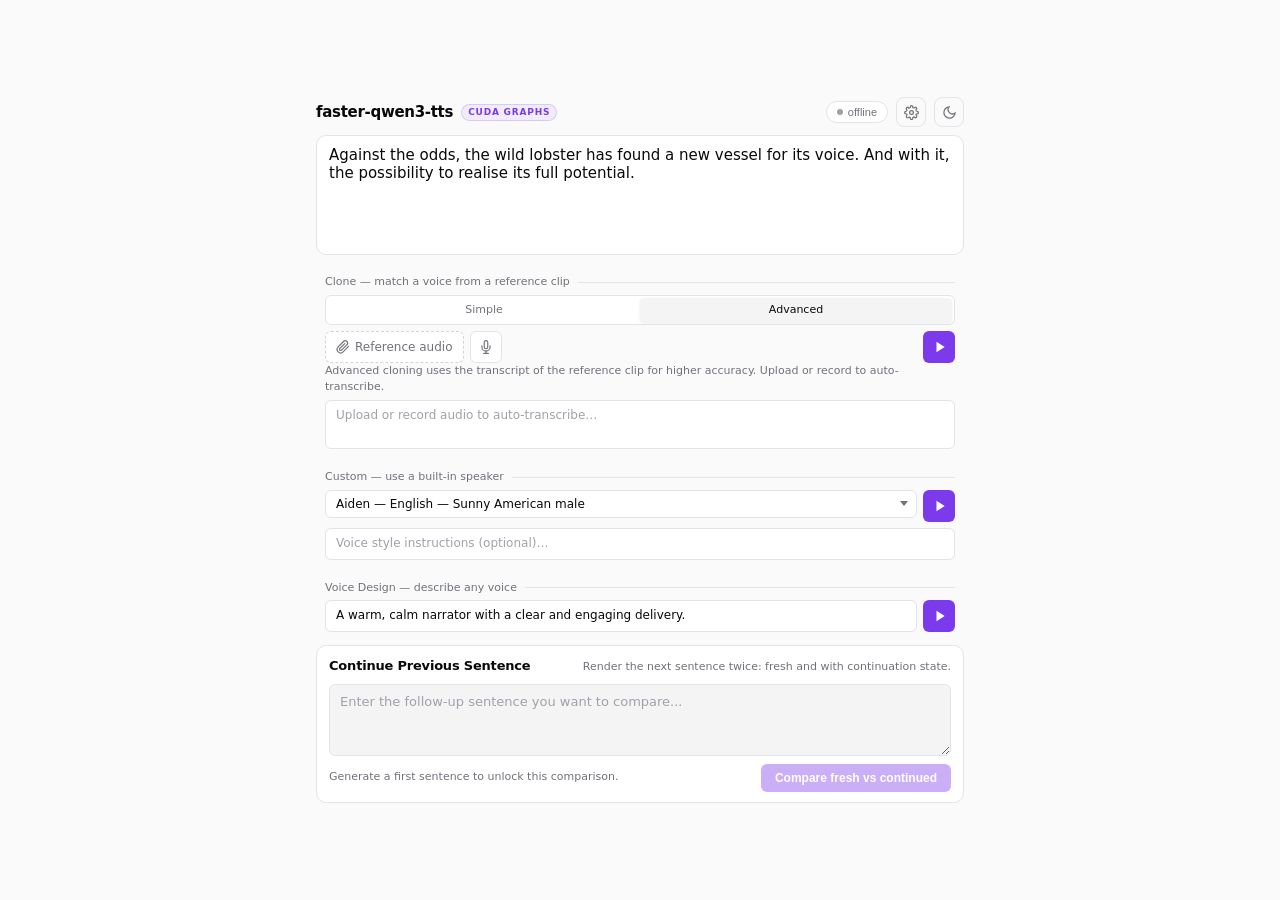
==== commit 6e36dc6c: "add demo continuation comparison" ====
--- a/demo/index.html
+++ b/demo/index.html
@@ -2,404 +2,2046 @@
 <html lang="en">
 <head>
 <meta charset="UTF-8">
-<meta name="viewport" content="width=device-width, initial-scale=1.0">
-<title>Faster Qwen3-TTS Console</title>
-<link rel="stylesheet" href="/static/app.css">
+<meta name="viewport" content="width=device-width, initial-scale=1.0, maximum-scale=1, user-scalable=no">
+<title>Faster Qwen3-TTS</title>
+<style>
+*, *::before, *::after { box-sizing: border-box; margin: 0; padding: 0; }
+
+:root {
+  --bg: #09090b;
+  --surface: #18181b;
+  --surface2: #27272a;
+  --border: #27272a;
+  --border2: #3f3f46;
+  --text: #fafafa;
+  --text2: #a1a1aa;
+  --dim: #71717a;
+  --dimmer: #52525b;
+  --accent: #8b5cf6;
+  --accent2: #7c3aed;
+  --accent-bg: rgba(139,92,246,0.1);
+  --accent-ring: rgba(139,92,246,0.3);
+  --green: #22c55e;
+  --amber: #eab308;
+  --red: #ef4444;
+  --radius: 10px;
+  --radius-sm: 6px;
+  --shadow: 0 1px 3px rgba(0,0,0,0.4);
+}
+:root[data-theme="light"] {
+  --bg: #fafafa;
+  --surface: #ffffff;
+  --surface2: #f4f4f5;
+  --border: #e4e4e7;
+  --border2: #d4d4d8;
+  --text: #09090b;
+  --text2: #52525b;
+  --dim: #71717a;
+  --dimmer: #a1a1aa;
+  --accent: #7c3aed;
+  --accent2: #6d28d9;
+  --accent-bg: rgba(124,58,237,0.07);
+  --accent-ring: rgba(124,58,237,0.2);
+  --shadow: 0 1px 3px rgba(0,0,0,0.08);
+}
+
+html, body { height: 100%; overflow: hidden; }
+
+body {
+  background: var(--bg);
+  color: var(--text);
+  font-family: -apple-system, BlinkMacSystemFont, 'Segoe UI', system-ui, sans-serif;
+  font-size: 14px;
+  line-height: 1.5;
+}
+
+/* ── App shell ── */
+.app {
+  display: flex;
+  flex-direction: column;
+  justify-content: center;
+  min-height: 100vh;
+  min-height: 100dvh;
+  max-width: 680px;
+  margin: 0 auto;
+  padding: 10px 16px;
+  padding-bottom: max(10px, env(safe-area-inset-bottom));
+  gap: 8px;
+}
+
+/* ── Header ── */
+.hdr {
+  display: flex;
+  align-items: center;
+  gap: 8px;
+  flex-shrink: 0;
+}
+.hdr h1 { font-size: 15px; font-weight: 600; letter-spacing: -0.3px; }
+.badge {
+  font-size: 9px; font-weight: 700; letter-spacing: 0.8px;
+  background: var(--accent-bg); color: var(--accent);
+  border: 1px solid var(--accent-ring);
+  padding: 1px 6px; border-radius: 100px;
+}
+.spacer { flex: 1; }
+.mpill {
+  display: flex; align-items: center; gap: 5px;
+  font-size: 11px; color: var(--dim);
+  padding: 4px 10px;
+  background: var(--surface); border: 1px solid var(--border);
+  border-radius: 20px; cursor: pointer;
+  transition: border-color 0.15s;
+}
+.mpill:hover { border-color: var(--border2); }
+.mdot {
+  width: 6px; height: 6px; border-radius: 50%;
+  background: var(--dimmer); flex-shrink: 0;
+  transition: background 0.3s;
+}
+.mdot.loaded  { background: var(--green); }
+.mdot.loading { background: var(--amber); animation: blink 0.7s infinite; }
+.mdot.error   { background: var(--red); }
+.ibtn {
+  width: 30px; height: 30px;
+  display: flex; align-items: center; justify-content: center;
+  background: transparent;
+  border: 1px solid var(--border); border-radius: 8px;
+  color: var(--dim); cursor: pointer;
+  transition: all 0.15s;
+}
+.ibtn:hover { border-color: var(--border2); color: var(--text); }
+.ibtn svg { width: 15px; height: 15px; }
+
+/* ── Main area ── */
+.main {
+  display: flex; flex-direction: column; gap: 6px;
+}
+.text-wrap textarea {
+  width: 100%; height: 120px;
+  background: var(--surface); border: 1px solid var(--border);
+  border-radius: var(--radius);
+  color: var(--text); font-size: 15px; font-family: inherit;
+  padding: 10px 12px; resize: none; outline: none;
+  transition: border-color 0.15s;
+}
+.text-wrap textarea:focus { border-color: var(--accent-ring); }
+.text-wrap textarea::placeholder { color: var(--dimmer); }
+
+/* ── Mode rows (arcade selector) ── */
+.mode-row {
+  flex-shrink: 0;
+  padding: 7px 9px; border-radius: var(--radius-sm);
+  transition: box-shadow 0.2s, opacity 0.2s;
+}
+.mode-row .label {
+  font-size: 11px; color: var(--dim);
+  margin-bottom: 4px;
+  display: flex; align-items: center; gap: 8px;
+  transition: color 0.2s;
+}
+.mode-row .label::after {
+  content: ''; flex: 1; height: 1px;
+  background: var(--border);
+  transition: background 0.2s;
+}
+.mode-row .row { display: flex; align-items: flex-start; gap: 6px; }
+
+/* Active (loaded) row — neon arcade glow */
+.mode-row.compatible {
+  box-shadow: 0 0 0 1px var(--accent),
+              0 0 12px rgba(139,92,246,0.45),
+              0 0 24px rgba(139,92,246,0.15);
+}
+.mode-row.compatible .label {
+  color: var(--accent); font-weight: 600; letter-spacing: 0.03em;
+}
+.mode-row.compatible .label::before {
+  content: '▶'; color: var(--accent);
+  font-size: 9px;
+  animation: blink-cursor 1s step-end infinite;
+}
+.mode-row.compatible .label::after { background: var(--accent-ring); }
+@keyframes blink-cursor { 0%, 100% { opacity: 1; } 50% { opacity: 0; } }
+
+/* Loading row — pulsing glow while model is fetched */
+.mode-row.loading {
+  animation: row-pulse 0.7s ease-in-out infinite alternate;
+}
+.mode-row.loading .label {
+  color: var(--accent); font-weight: 600; letter-spacing: 0.03em;
+}
+.mode-row.loading .label::before {
+  content: '◌'; color: var(--accent); font-size: 11px;
+  animation: spin-ring 1s linear infinite;
+}
+.mode-row.loading .label::after { background: var(--accent-ring); }
+@keyframes row-pulse {
+  from { box-shadow: 0 0 0 1px rgba(139,92,246,0.4), 0 0 6px rgba(139,92,246,0.2); }
+  to   { box-shadow: 0 0 0 1px var(--accent),        0 0 20px rgba(139,92,246,0.55), 0 0 36px rgba(139,92,246,0.2); }
+}
+@keyframes spin-ring { to { transform: rotate(360deg); } }
+
+/* Inactive rows — dim + pointer; hover lifts the veil */
+.mode-row.incompatible { opacity: 0.42; cursor: pointer; }
+/* Block inner elements from capturing clicks/focus so the row onclick fires cleanly */
+.mode-row.incompatible > * { pointer-events: none; }
+.mode-row.incompatible:hover {
+  opacity: 0.9;
+  box-shadow: 0 0 0 1px var(--border2), 0 0 10px rgba(139,92,246,0.2);
+}
+.mode-row.incompatible:hover .label { color: var(--text2); }
+.mode-row.incompatible:hover .switch-tag { display: inline-flex; }
+
+/* "LOAD ▶" chip shown on hover of incompatible rows */
+.switch-tag {
+  display: none; align-items: center;
+  font-size: 9px; font-family: monospace; font-weight: 700;
+  letter-spacing: 0.12em; text-transform: uppercase;
+  color: var(--accent); padding: 1px 5px;
+  border: 1px solid var(--accent-ring); border-radius: 3px;
+  background: var(--accent-bg);
+  animation: flicker-in 0.35s step-end;
+}
+@keyframes flicker-in {
+  0%   { opacity: 0; } 20% { opacity: 1; } 35% { opacity: 0.2; }
+  55%  { opacity: 1; } 70% { opacity: 0.5; } 100% { opacity: 1; }
+}
+
+/* ── Loader overlay (centered modal) ── */
+.lov {
+  position: fixed; inset: 0;
+  background: rgba(0,0,0,0.75);
+  backdrop-filter: blur(2px);
+  z-index: 110;
+  display: flex; align-items: center; justify-content: center;
+  padding: 20px;
+  opacity: 0; pointer-events: none;
+  transition: opacity 0.2s;
+}
+.lov.open { opacity: 1; pointer-events: auto; }
+.lpanel {
+  background: var(--bg);
+  border: 1px solid var(--border);
+  border-top: 2px solid var(--accent);
+  border-radius: 16px;
+  width: 100%; max-width: 460px;
+  max-height: 85dvh; overflow-y: auto;
+  padding: 20px 20px 24px;
+  transform: scale(0.93) translateY(12px);
+  transition: transform 0.25s cubic-bezier(0.16, 1, 0.3, 1);
+  box-shadow: 0 0 40px rgba(139,92,246,0.2), 0 20px 60px rgba(0,0,0,0.5);
+}
+.lov.open .lpanel { transform: scale(1) translateY(0); }
+.l-header {
+  display: flex; align-items: center; margin-bottom: 14px;
+}
+.l-back {
+  display: flex; align-items: center; gap: 4px;
+  font-size: 11px; font-family: monospace; color: var(--dim);
+  cursor: pointer; border: none; background: none;
+  padding: 0; margin-right: auto;
+  transition: color 0.15s;
+}
+.l-back:hover { color: var(--text2); }
+.l-title {
+  font-family: monospace; font-size: 12px; font-weight: 700;
+  letter-spacing: 0.22em; color: var(--accent);
+  text-align: center; flex: 1;
+  text-shadow: 0 0 8px rgba(139,92,246,0.6);
+}
+.lcard-grid {
+  display: grid;
+  grid-template-columns: repeat(auto-fill, minmax(150px, 1fr));
+  gap: 8px; margin-bottom: 14px;
+}
+.lcard {
+  border: 1px solid var(--border2); border-radius: var(--radius-sm);
+  padding: 10px 12px; cursor: pointer; transition: all 0.15s;
+  background: var(--surface);
+}
+.lcard:hover { border-color: var(--accent-ring); background: var(--accent-bg); }
+.lcard.sel {
+  border-color: var(--accent); background: var(--accent-bg);
+  box-shadow: 0 0 8px rgba(139,92,246,0.35);
+}
+.lcard .lc-name { font-size: 13px; font-weight: 600; color: var(--text); }
+.lcard .lc-sub  { font-size: 11px; color: var(--dim); margin-top: 2px; }
+.lcard.sel .lc-name { color: var(--accent); }
+
+/* Ref audio chip */
+.ref-chip {
+  display: inline-flex; align-items: center; gap: 5px;
+  padding: 6px 10px;
+  background: var(--surface); border: 1px dashed var(--border2);
+  border-radius: var(--radius-sm);
+  font-size: 12px; color: var(--dim);
+  cursor: pointer; transition: all 0.15s;
+  position: relative; overflow: hidden;
+  max-width: 220px;
+}
+.ref-chip:hover { border-color: var(--accent); color: var(--accent); }
+.ref-chip.has { border-style: solid; color: var(--accent); border-color: var(--accent-ring); }
+.ref-chip input[type="file"] {
+  position: absolute; inset: 0; opacity: 0; cursor: pointer;
+}
+.ref-chip svg { width: 14px; height: 14px; flex-shrink: 0; }
+.ref-chip span { overflow: hidden; text-overflow: ellipsis; white-space: nowrap; }
+
+/* Mic button */
+.mic-btn {
+  width: 32px; height: 32px;
+  display: flex; align-items: center; justify-content: center;
+  background: var(--surface); border: 1px solid var(--border);
+  border-radius: var(--radius-sm);
+  color: var(--dim); cursor: pointer; transition: all 0.15s;
+  flex-shrink: 0;
+}
+.mic-btn:hover { border-color: var(--accent); color: var(--accent); }
+.mic-btn.rec { border-color: var(--red); color: var(--red); animation: blink 1s infinite; }
+.mic-btn svg { width: 14px; height: 14px; }
+
+.preset-row {
+  display: contents;
+}
+.preset-row:empty { display: none; }
+.preset-btn {
+  background: var(--surface2);
+  border: 1px solid var(--border2);
+  color: var(--text2);
+  padding: 6px 10px;
+  border-radius: var(--radius-sm);
+  font-size: 12px;
+  cursor: pointer; transition: all 0.15s;
+  flex-shrink: 0;
+}
+.preset-btn:hover { border-color: var(--accent); color: var(--accent); background: var(--accent-bg); }
+.preset-btn.active { border-color: var(--accent); color: var(--accent); background: var(--accent-bg); }
+
+.rec-time {
+  font-size: 11px; color: var(--red);
+  font-family: 'SF Mono', 'Fira Code', monospace;
+  min-width: 28px;
+}
+.rec-status { font-size: 11px; color: var(--dim); }
+
+/* Recording level meter */
+.rec-bar-wrap {
+  height: 3px; background: var(--border); border-radius: 2px;
+  margin-top: 4px; display: none;
+}
+.rec-bar {
+  height: 100%; width: 0%;
+  background: linear-gradient(90deg, var(--green), var(--amber), var(--red));
+  border-radius: 2px; transition: width 0.05s;
+}
+
+/* Recording preview */
+.rec-preview {
+  width: 100%; height: 28px; border-radius: 4px;
+  margin-top: 4px; display: none;
+}
+:root:not([data-theme="light"]) .rec-preview {
+  filter: invert(0.88) hue-rotate(180deg);
+}
+
+/* Small select */
+.sm-sel {
+  padding: 6px 28px 6px 10px;
+  background: var(--surface); border: 1px solid var(--border);
+  border-radius: var(--radius-sm);
+  color: var(--text); font-size: 12px; font-family: inherit;
+  outline: none; cursor: pointer; appearance: none;
+  background-image: url("data:image/svg+xml,%3Csvg xmlns='http://www.w3.org/2000/svg' width='8' height='5'%3E%3Cpath fill='%2371717a' d='M4 5 0 0h8z'/%3E%3C/svg%3E");
+  background-repeat: no-repeat; background-position: right 8px center;
+}
+.sm-sel option { background: var(--surface); }
+
+/* Voice instruction textarea (auto-grow) */
+.voice-in {
+  flex: 1; padding: 6px 10px;
+  background: var(--surface); border: 1px solid var(--border);
+  border-radius: var(--radius-sm);
+  color: var(--text); font-size: 12px; font-family: inherit;
+  outline: none; transition: border-color 0.15s;
+  resize: none; overflow: hidden;
+  min-height: 32px; line-height: 1.45;
+}
+.voice-in:focus { border-color: var(--accent-ring); }
+.voice-in::placeholder { color: var(--dimmer); }
+/* Full-width instruction field below a row (Custom mode) */
+.instr-wrap { margin-top: 6px; display: flex; }
+.instr-wrap .voice-in { flex: 1; }
+
+/* ── Clone mode controls ── */
+.clone-toggle-row { margin-bottom: 6px; }
+.clone-hint {
+  font-size: 11px; color: var(--dim);
+  margin-bottom: 5px; line-height: 1.4;
+}
+
+/* ── Play button ── */
+.play-btn {
+  width: 32px; height: 32px;
+  display: flex; align-items: center; justify-content: center;
+  background: var(--accent); color: #fff; border: none;
+  border-radius: var(--radius-sm); cursor: pointer; flex-shrink: 0;
+  margin-left: auto;
+  transition: all 0.15s;
+}
+.play-btn:hover:not(:disabled) { background: var(--accent2); }
+.play-btn:disabled { opacity: 0.35; cursor: not-allowed; }
+.play-btn svg { width: 14px; height: 14px; margin-left: 1px; }
+
+/* ── Error / Warning ── */
+.msg-bar {
+  display: none; padding: 8px 12px;
+  border-radius: var(--radius-sm);
+  font-size: 12px; flex-shrink: 0;
+  align-items: center; gap: 8px;
+}
+.msg-bar.show { display: flex; }
+.msg-bar.err {
+  background: rgba(239,68,68,0.08); border: 1px solid rgba(239,68,68,0.2);
+  color: #fca5a5;
+}
+:root[data-theme="light"] .msg-bar.err { color: #dc2626; }
+.msg-bar.warn {
+  background: rgba(234,179,8,0.08); border: 1px solid rgba(234,179,8,0.2);
+  color: #fcd34d;
+}
+:root[data-theme="light"] .msg-bar.warn { color: #a16207; }
+.msg-bar .sw-btn {
+  margin-left: auto; padding: 3px 10px;
+  background: rgba(234,179,8,0.15); border: none; border-radius: 4px;
+  color: inherit; font-size: 11px; font-weight: 600;
+  cursor: pointer; white-space: nowrap;
+}
+.msg-bar .sw-btn:hover { background: rgba(234,179,8,0.3); }
+
+/* ── Queue indicator ── */
+.queue-bar {
+  display: none; padding: 6px 12px;
+  border-radius: var(--radius-sm); font-size: 13px; color: var(--text2);
+  background: rgba(99,102,241,0.08); border: 1px solid rgba(99,102,241,0.2);
+}
+.queue-bar.show { display: flex; align-items: center; gap: 8px; }
+
+/* ── Progress ── */
+.pbar-wrap {
+  height: 2px; background: var(--border);
+  border-radius: 1px; overflow: hidden;
+  flex-shrink: 0; display: none;
+}
+.pbar-wrap.show { display: block; }
+.pbar {
+  height: 100%; background: var(--accent);
+  border-radius: 1px; transition: width 0.4s; width: 0%;
+}
+.pbar.spin {
+  width: 25% !important;
+  animation: sweep 1.4s ease-in-out infinite;
+}
+
+/* ── Results ── */
+.results {
+  flex-shrink: 0; display: none;
+  flex-direction: column; gap: 6px;
+}
+.results.show { display: flex; }
+.player-row { display: flex; align-items: center; gap: 6px; }
+.player-row audio { flex: 1; height: 32px; border-radius: 4px; }
+:root:not([data-theme="light"]) .player-row audio { filter: invert(0.88) hue-rotate(180deg); }
+.dl-btn {
+  width: 28px; height: 28px;
+  display: flex; align-items: center; justify-content: center;
+  background: transparent; border: 1px solid var(--border);
+  border-radius: var(--radius-sm);
+  color: var(--dim); cursor: pointer; font-size: 13px;
+  transition: all 0.15s; flex-shrink: 0;
+}
+.dl-btn:hover { border-color: var(--accent); color: var(--accent); }
+
+.metrics {
+  display: flex; align-items: center; gap: 10px; flex-wrap: wrap;
+  padding: 5px 10px;
+  background: var(--surface); border: 1px solid var(--border);
+  border-radius: var(--radius-sm);
+  font-size: 11px;
+}
+.met { display: flex; align-items: baseline; gap: 3px; }
+.met-k {
+  color: var(--dim); text-transform: uppercase;
+  letter-spacing: 0.5px; font-size: 10px;
+}
+.met-v {
+  font-family: 'SF Mono', 'Fira Code', monospace;
+  font-weight: 600; font-size: 12px;
+}
+.wave {
+  display: flex; align-items: center; gap: 2px; height: 12px;
+  margin-left: auto;
+}
+.wave.off { display: none; }
+.wave i {
+  width: 2px; border-radius: 1px; background: var(--accent);
+  animation: wavebar 0.7s ease-in-out infinite;
+  display: block;
+}
+.wave i:nth-child(1) { height: 3px;  animation-delay: 0s; }
+.wave i:nth-child(2) { height: 7px;  animation-delay: 0.1s; }
+.wave i:nth-child(3) { height: 11px; animation-delay: 0.2s; }
+.wave i:nth-child(4) { height: 7px;  animation-delay: 0.3s; }
+.wave i:nth-child(5) { height: 3px;  animation-delay: 0.4s; }
+
+/* ── Continuation compare ── */
+.continuation {
+  display: flex; flex-direction: column; gap: 8px;
+  padding: 10px 12px;
+  background: var(--surface);
+  border: 1px solid var(--border);
+  border-radius: var(--radius);
+}
+.continuation-head {
+  display: flex; align-items: baseline; justify-content: space-between; gap: 10px;
+  flex-wrap: wrap;
+}
+.continuation-head h2 {
+  font-size: 13px; font-weight: 600; letter-spacing: -0.2px;
+}
+.continuation-sub {
+  font-size: 11px; color: var(--dim);
+}
+.continuation textarea {
+  width: 100%; min-height: 72px;
+  background: var(--surface2);
+  border: 1px solid var(--border);
+  border-radius: var(--radius-sm);
+  color: var(--text);
+  font-size: 13px;
+  font-family: inherit;
+  padding: 9px 10px;
+  resize: vertical;
+  outline: none;
+}
+.continuation textarea:focus { border-color: var(--accent-ring); }
+.continuation textarea::placeholder { color: var(--dimmer); }
+.continuation textarea:disabled {
+  opacity: 0.7;
+  cursor: not-allowed;
+}
+.continuation-actions {
+  display: flex; align-items: center; justify-content: space-between; gap: 8px;
+  flex-wrap: wrap;
+}
+.continuation-status {
+  font-size: 11px; color: var(--dim);
+}
+.compare-btn {
+  padding: 7px 14px;
+  background: var(--accent);
+  color: #fff;
+  border: none;
+  border-radius: var(--radius-sm);
+  font-size: 12px;
+  font-weight: 600;
+  cursor: pointer;
+  transition: background 0.15s, opacity 0.15s;
+}
+.compare-btn:hover:not(:disabled) { background: var(--accent2); }
+.compare-btn:disabled { opacity: 0.4; cursor: not-allowed; }
+.compare-grid {
+  display: none;
+  grid-template-columns: 1fr;
+  gap: 8px;
+}
+.compare-grid.show { display: grid; }
+.compare-card {
+  display: flex; flex-direction: column; gap: 6px;
+  padding: 9px 10px;
+  background: var(--surface2);
+  border: 1px solid var(--border);
+  border-radius: var(--radius-sm);
+}
+.compare-title {
+  display: flex; align-items: center; justify-content: space-between; gap: 8px;
+  font-size: 12px; font-weight: 600;
+}
+.compare-badge {
+  font-size: 10px; font-weight: 700; letter-spacing: 0.5px;
+  text-transform: uppercase;
+  padding: 2px 6px;
+  border-radius: 999px;
+}
+.compare-badge.fresh {
+  color: var(--amber);
+  background: rgba(234,179,8,0.12);
+  border: 1px solid rgba(234,179,8,0.25);
+}
+.compare-badge.cont {
+  color: var(--green);
+  background: rgba(34,197,94,0.12);
+  border: 1px solid rgba(34,197,94,0.25);
+}
+.compare-card audio {
+  width: 100%;
+  height: 32px;
+  border-radius: 4px;
+}
+:root:not([data-theme="light"]) .compare-card audio { filter: invert(0.88) hue-rotate(180deg); }
+
+/* ── Settings overlay ── */
+.sov {
+  position: fixed; inset: 0;
+  background: rgba(0,0,0,0.5);
+  z-index: 100;
+  display: flex; align-items: flex-end; justify-content: center;
+  opacity: 0; pointer-events: none;
+  transition: opacity 0.2s;
+}
+.sov.open { opacity: 1; pointer-events: auto; }
+.spanel {
+  background: var(--bg);
+  border: 1px solid var(--border);
+  border-radius: 16px 16px 0 0;
+  width: 100%; max-width: 680px;
+  max-height: 75dvh;
+  overflow-y: auto;
+  padding: 16px 20px 24px;
+  transform: translateY(100%);
+  transition: transform 0.3s cubic-bezier(0.16, 1, 0.3, 1);
+}
+.sov.open .spanel { transform: translateY(0); }
+.s-handle {
+  width: 32px; height: 4px;
+  background: var(--border2); border-radius: 2px;
+  margin: 0 auto 14px;
+}
+.s-head {
+  display: flex; align-items: center;
+  margin-bottom: 16px;
+}
+.s-head span { font-size: 14px; font-weight: 600; }
+.s-head .spacer { flex: 1; }
+.s-section {
+  font-size: 10px; font-weight: 600; letter-spacing: 0.8px;
+  text-transform: uppercase; color: var(--dim);
+  margin: 16px 0 8px; padding-top: 12px;
+  border-top: 1px solid var(--border);
+}
+.s-section:first-of-type { margin-top: 0; padding-top: 0; border-top: none; }
+.s-row {
+  display: flex; align-items: center; gap: 8px;
+  margin-bottom: 10px;
+}
+.s-row label {
+  font-size: 12px; color: var(--text2);
+  min-width: 90px; flex-shrink: 0;
+}
+.s-row select, .s-row input[type="text"], .s-row textarea {
+  flex: 1; padding: 7px 10px;
+  background: var(--surface); border: 1px solid var(--border);
+  border-radius: var(--radius-sm);
+  color: var(--text); font-size: 13px; font-family: inherit;
+  outline: none;
+}
+.s-row select {
+  appearance: none; padding-right: 28px;
+  background-image: url("data:image/svg+xml,%3Csvg xmlns='http://www.w3.org/2000/svg' width='8' height='5'%3E%3Cpath fill='%2371717a' d='M4 5 0 0h8z'/%3E%3C/svg%3E");
+  background-repeat: no-repeat; background-position: right 10px center;
+  cursor: pointer;
+}
+.s-row select option { background: var(--surface); }
+.s-row textarea { resize: vertical; min-height: 40px; max-height: 80px; }
+
+/* Settings hint text */
+.s-hint {
+  font-size: 11px; color: var(--dimmer);
+  margin: -6px 0 8px 98px;
+}
+
+/* Toggle */
+.toggle {
+  display: flex; background: var(--surface);
+  border: 1px solid var(--border); border-radius: var(--radius-sm);
+  padding: 2px; flex: 1;
+}
+.tog {
+  flex: 1; padding: 4px 8px; font-size: 11px; font-weight: 500;
+  text-align: center; cursor: pointer; border-radius: 4px;
+  color: var(--dim); transition: all 0.15s; user-select: none;
+}
+.tog.on {
+  background: var(--surface2); color: var(--text);
+  box-shadow: var(--shadow);
+}
+
+/* Slider */
+.s-slider {
+  flex: 1; display: flex; align-items: center; gap: 8px;
+}
+.s-slider input[type="range"] {
+  -webkit-appearance: none; flex: 1;
+  height: 3px; background: var(--border2); border-radius: 2px;
+  outline: none; cursor: pointer;
+}
+.s-slider input[type="range"]::-webkit-slider-thumb {
+  -webkit-appearance: none; width: 13px; height: 13px;
+  border-radius: 50%; background: var(--accent); cursor: pointer;
+}
+.s-slider .sv {
+  font-size: 11px; color: var(--dim);
+  font-family: 'SF Mono', 'Fira Code', monospace;
+  min-width: 30px; text-align: right;
+}
+.s-btn {
+  padding: 6px 14px; font-size: 12px; font-weight: 600;
+  background: var(--accent); color: #fff; border: none;
+  border-radius: var(--radius-sm); cursor: pointer;
+  font-family: inherit; transition: background 0.15s;
+}
+.s-btn:hover { background: var(--accent2); }
+.s-btn:disabled { opacity: 0.4; cursor: not-allowed; }
+
+/* ── Responsive ── */
+@media (min-width: 640px) {
+  .sov { align-items: center; }
+  .spanel { border-radius: 16px; max-height: 70vh; }
+  .s-grid3 {
+    display: grid; grid-template-columns: repeat(3, 1fr); gap: 8px;
+  }
+  .s-grid3 .s-row { flex-direction: column; align-items: stretch; margin-bottom: 0; }
+  .s-grid3 .s-row label { min-width: unset; margin-bottom: 4px; }
+  .compare-grid { grid-template-columns: repeat(2, 1fr); }
+}
+@media (max-height: 520px) {
+  .app { padding: 6px 12px; gap: 6px; }
+  .hdr h1 { font-size: 13px; }
+  .mode-row .label { font-size: 10px; margin-bottom: 2px; }
+  .play-btn { width: 28px; height: 28px; }
+  .play-btn svg { width: 12px; height: 12px; }
+  .player-row audio { height: 28px; }
+}
+
+/* ── Animations ── */
+@keyframes blink   { 0%,100%{opacity:1} 50%{opacity:0.2} }
+@keyframes sweep   { 0%{transform:translateX(-200%)} 100%{transform:translateX(500%)} }
+@keyframes wavebar { 0%,100%{transform:scaleY(0.3)} 50%{transform:scaleY(1)} }
+</style>
 </head>
 <body>
-  <div class="bg-grid" aria-hidden="true"></div>
-  <div class="shell">
-    <header class="topbar">
-      <div class="brand-lockup">
-        <div class="brand-mark">
-          <span class="brand-mark__core"></span>
-          <span class="brand-mark__ring"></span>
-        </div>
-        <div>
-          <p class="eyebrow">Operator Console</p>
-          <h1>Faster Qwen3-TTS</h1>
+<div class="app">
+
+  <!-- Header -->
+  <header class="hdr">
+    <h1>faster-qwen3-tts</h1>
+    <span class="badge">CUDA GRAPHS</span>
+    <span class="spacer"></span>
+    <button class="mpill" onclick="openSettings()" title="Settings">
+      <span class="mdot" id="mdot"></span>
+      <span id="mtext">not loaded</span>
+    </button>
+    <button class="ibtn" onclick="openSettings()" title="Settings">
+      <svg viewBox="0 0 24 24" fill="none" stroke="currentColor" stroke-width="2" stroke-linecap="round"><circle cx="12" cy="12" r="3"/><path d="M19.4 15a1.65 1.65 0 00.33 1.82l.06.06a2 2 0 01-2.83 2.83l-.06-.06a1.65 1.65 0 00-1.82-.33 1.65 1.65 0 00-1 1.51V21a2 2 0 01-4 0v-.09A1.65 1.65 0 009 19.4a1.65 1.65 0 00-1.82.33l-.06.06a2 2 0 01-2.83-2.83l.06-.06A1.65 1.65 0 004.68 15a1.65 1.65 0 00-1.51-1H3a2 2 0 010-4h.09A1.65 1.65 0 004.6 9a1.65 1.65 0 00-.33-1.82l-.06-.06a2 2 0 012.83-2.83l.06.06A1.65 1.65 0 009 4.68a1.65 1.65 0 001-1.51V3a2 2 0 014 0v.09a1.65 1.65 0 001 1.51 1.65 1.65 0 001.82-.33l.06-.06a2 2 0 012.83 2.83l-.06.06A1.65 1.65 0 0019.4 9a1.65 1.65 0 001.51 1H21a2 2 0 010 4h-.09a1.65 1.65 0 00-1.51 1z"/></svg>
+    </button>
+    <button class="ibtn" id="themeBtn" onclick="toggleTheme()" title="Toggle theme">
+      <svg id="themeIcon" viewBox="0 0 24 24" fill="none" stroke="currentColor" stroke-width="2" stroke-linecap="round"><circle cx="12" cy="12" r="5"/><line x1="12" y1="1" x2="12" y2="3"/><line x1="12" y1="21" x2="12" y2="23"/><line x1="4.22" y1="4.22" x2="5.64" y2="5.64"/><line x1="18.36" y1="18.36" x2="19.78" y2="19.78"/><line x1="1" y1="12" x2="3" y2="12"/><line x1="21" y1="12" x2="23" y2="12"/><line x1="4.22" y1="19.78" x2="5.64" y2="18.36"/><line x1="18.36" y1="5.64" x2="19.78" y2="4.22"/></svg>
+    </button>
+  </header>
+
+  <!-- Main content -->
+  <div class="main">
+    <div class="text-wrap">
+      <textarea id="textIn" placeholder="Enter text to synthesize...">Against the odds, the wild lobster has found a new vessel for its voice. And with it, the possibility to realise its full potential.</textarea>
+    </div>
+
+    <!-- Clone -->
+    <div class="mode-row" id="rowClone" onclick="onModeRowClick('voice_clone')">
+      <div class="label">Clone — match a voice from a reference clip<span class="switch-tag">LOAD ▶</span></div>
+      <!-- Simple / Advanced toggle -->
+      <div class="clone-toggle-row">
+        <div class="toggle">
+          <div class="tog" data-x="1" onclick="setXvec(true)">Simple</div>
+          <div class="tog on" data-x="0" onclick="setXvec(false)">Advanced</div>
         </div>
       </div>
-      <div class="topbar-actions">
-        <div class="service-pill" id="serviceHealthPill">
-          <span class="service-pill__dot" id="serviceHealthDot"></span>
-          <span id="serviceHealthText">Connecting…</span>
+      <!-- Reference audio + action buttons -->
+      <div class="row">
+        <label class="ref-chip" id="refChip">
+          <svg viewBox="0 0 24 24" fill="none" stroke="currentColor" stroke-width="2" stroke-linecap="round"><path d="M21.44 11.05l-9.19 9.19a6 6 0 01-8.49-8.49l9.19-9.19a4 4 0 015.66 5.66l-9.2 9.19a2 2 0 01-2.83-2.83l8.49-8.48"/></svg>
+          <span id="refLabel">Reference audio</span>
+          <input type="file" id="refInput" accept=".wav,.mp3,.flac,.ogg" onchange="pickRef(this)">
+        </label>
+        <button class="mic-btn" id="micBtn" onclick="toggleRec()" title="Record from microphone">
+          <svg viewBox="0 0 24 24" fill="none" stroke="currentColor" stroke-width="2" stroke-linecap="round"><path d="M12 1a3 3 0 00-3 3v8a3 3 0 006 0V4a3 3 0 00-3-3z"/><path d="M19 10v2a7 7 0 01-14 0v-2"/><line x1="12" y1="19" x2="12" y2="23"/><line x1="8" y1="23" x2="16" y2="23"/></svg>
+        </button>
+        <span class="rec-time" id="recTime"></span>
+        <span class="rec-status" id="recStatus"></span>
+        <div class="preset-row" id="presetRow"></div>
+        <button class="play-btn" onclick="generate('voice_clone')" title="Generate">
+          <svg viewBox="0 0 24 24" fill="currentColor"><polygon points="6,3 20,12 6,21"/></svg>
+        </button>
+      </div>
+      <!-- Advanced: transcript -->
+      <div id="advTranscript">
+        <div class="clone-hint">Advanced cloning uses the transcript of the reference clip for higher accuracy. Upload or record to auto-transcribe.</div>
+        <div class="instr-wrap">
+          <textarea id="refTextIn" class="voice-in" rows="2"
+            placeholder="Upload or record audio to auto-transcribe…"
+            oninput="autoGrow(this)"></textarea>
         </div>
-        <div class="theme-picker" id="themePicker" aria-label="Theme presets">
-          <button class="theme-chip" data-theme-option="foundry" type="button">
-            <span class="theme-chip__swatch theme-chip__swatch--foundry"></span>
-            <span>Foundry</span>
-          </button>
-          <button class="theme-chip" data-theme-option="midnight" type="button">
-            <span class="theme-chip__swatch theme-chip__swatch--midnight"></span>
-            <span>Midnight</span>
-          </button>
-          <button class="theme-chip" data-theme-option="coolant" type="button">
-            <span class="theme-chip__swatch theme-chip__swatch--coolant"></span>
-            <span>Coolant</span>
-          </button>
-          <button class="theme-chip" data-theme-option="ember" type="button">
-            <span class="theme-chip__swatch theme-chip__swatch--ember"></span>
-            <span>Ember</span>
-          </button>
+      </div>
+      <!-- Level meter (shown during recording) -->
+      <div class="rec-bar-wrap" id="recBarWrap"><div class="rec-bar" id="recBar"></div></div>
+      <!-- Preview of last recording -->
+      <audio id="recPreview" class="rec-preview" controls></audio>
+    </div>
+
+    <!-- Custom (built-in speakers) -->
+    <div class="mode-row" id="rowChar" onclick="onModeRowClick('custom')">
+      <div class="label">Custom — use a built-in speaker<span class="switch-tag">LOAD ▶</span></div>
+      <div class="row">
+        <select class="sm-sel" id="speakerId" style="flex:1">
+          <option value="">Select speaker...</option>
+        </select>
+        <button class="play-btn" onclick="generate('custom')" title="Generate">
+          <svg viewBox="0 0 24 24" fill="currentColor"><polygon points="6,3 20,12 6,21"/></svg>
+        </button>
+      </div>
+      <div class="instr-wrap">
+        <textarea id="customInstr" class="voice-in" rows="1"
+          placeholder="Voice style instructions (optional)…"
+          oninput="autoGrow(this)"></textarea>
+      </div>
+    </div>
+
+    <!-- Voice Design -->
+    <div class="mode-row" id="rowCustom" onclick="onModeRowClick('voice_design')">
+      <div class="label">Voice Design — describe any voice<span class="switch-tag">LOAD ▶</span></div>
+      <div class="row">
+        <textarea class="voice-in" id="voiceInstr" rows="1"
+          placeholder="e.g. warm, calm female narrator…"
+          oninput="autoGrow(this)">A warm, calm narrator with a clear and engaging delivery.</textarea>
+        <button class="play-btn" onclick="generate('voice_design')" title="Generate">
+          <svg viewBox="0 0 24 24" fill="currentColor"><polygon points="6,3 20,12 6,21"/></svg>
+        </button>
+      </div>
+    </div>
+    <!-- Messages -->
+    <div class="msg-bar" id="msgBar"></div>
+    <div class="queue-bar" id="queueBar"></div>
+
+    <!-- Progress -->
+    <div class="pbar-wrap" id="pbarWrap"><div class="pbar" id="pbar"></div></div>
+
+    <!-- Results -->
+    <div class="results" id="results">
+      <div class="player-row">
+        <audio id="player" controls></audio>
+        <button class="dl-btn" onclick="dlAudio()" title="Download WAV">&darr;</button>
+      </div>
+      <div class="metrics">
+        <div class="met"><span class="met-k">TTFA</span><span class="met-v" id="mTTFA">&mdash;</span></div>
+        <div class="met"><span class="met-k">Client</span><span class="met-v" id="mClient">&mdash;</span></div>
+        <div class="met" id="mCloneWrap" style="display:none"><span class="met-k">Clone</span><span class="met-v" id="mClone">&mdash;</span></div>
+        <div class="met"><span class="met-k">RTF</span><span class="met-v" id="mRTF">&mdash;</span></div>
+        <div class="met"><span class="met-k">Dur</span><span class="met-v" id="mDur">&mdash;</span></div>
+        <div class="met"><span class="met-k">Buf</span><span class="met-v" id="mBuf">&mdash;</span></div>
+        <div class="wave" id="waveInd"><i></i><i></i><i></i><i></i><i></i></div>
+      </div>
+    </div>
+
+    <div class="continuation" id="continuationWrap">
+      <div class="continuation-head">
+        <h2>Continue Previous Sentence</h2>
+        <span class="continuation-sub">Render the next sentence twice: fresh and with continuation state.</span>
+      </div>
+      <textarea id="continuationText" placeholder="Enter the follow-up sentence you want to compare..." oninput="updateContinuationControls()"></textarea>
+      <div class="continuation-actions">
+        <span class="continuation-status" id="continuationStatus">Generate a first sentence to unlock this comparison.</span>
+        <button class="compare-btn" id="continuationBtn" onclick="compareContinuation()" disabled>Compare fresh vs continued</button>
+      </div>
+      <div class="compare-grid" id="continuationResults">
+        <div class="compare-card">
+          <div class="compare-title">
+            <span>Fresh second sentence</span>
+            <span class="compare-badge fresh">No continuation</span>
+          </div>
+          <audio id="cmpFreshPlayer" controls></audio>
+          <div class="metrics">
+            <div class="met"><span class="met-k">Total</span><span class="met-v" id="cmpFreshMs">&mdash;</span></div>
+            <div class="met"><span class="met-k">RTF</span><span class="met-v" id="cmpFreshRTF">&mdash;</span></div>
+            <div class="met"><span class="met-k">Dur</span><span class="met-v" id="cmpFreshDur">&mdash;</span></div>
+          </div>
         </div>
-        <button class="ghost-btn" id="refreshStatusBtn" type="button">Refresh</button>
+        <div class="compare-card">
+          <div class="compare-title">
+            <span>Continued second sentence</span>
+            <span class="compare-badge cont">Continuation</span>
+          </div>
+          <audio id="cmpContPlayer" controls></audio>
+          <div class="metrics">
+            <div class="met"><span class="met-k">Total</span><span class="met-v" id="cmpContMs">&mdash;</span></div>
+            <div class="met"><span class="met-k">RTF</span><span class="met-v" id="cmpContRTF">&mdash;</span></div>
+            <div class="met"><span class="met-k">Dur</span><span class="met-v" id="cmpContDur">&mdash;</span></div>
+          </div>
+        </div>
       </div>
-    </header>
-
-    <section class="hero panel panel-hero">
-      <div class="hero-copy">
-        <p class="eyebrow">Industrial Speech Runtime</p>
-        <h2>Operate model loading, reference conditioning, streaming synthesis, and latency telemetry from one control surface.</h2>
-        <p>
-          This console turns the repo demo into a production-style workstation: choose a compatible model,
-          prepare a reference voice, run streaming or batch synthesis, and watch queue depth and performance
-          as the request moves through the system.
-        </p>
+    </div>
+
+  </div>
+
+</div><!-- /.app -->
+
+<!-- Settings bottom sheet -->
+<div class="sov" id="settingsOv" onclick="closeSettings(event)">
+  <div class="spanel" onclick="event.stopPropagation()">
+    <div class="s-handle"></div>
+    <div class="s-head">
+      <span>Settings</span>
+      <span class="spacer"></span>
+      <button class="ibtn" onclick="closeSettings()" title="Close">
+        <svg viewBox="0 0 24 24" fill="none" stroke="currentColor" stroke-width="2" stroke-linecap="round"><line x1="18" y1="6" x2="6" y2="18"/><line x1="6" y1="6" x2="18" y2="18"/></svg>
+      </button>
+    </div>
+
+    <div class="s-section">Model</div>
+    <div class="s-row">
+      <label>Model</label>
+      <select id="modelSel"></select>
+      <button class="s-btn" id="loadBtn" onclick="loadModel()">Load</button>
+    </div>
+
+    <div class="s-section">Generation</div>
+    <div class="s-row">
+      <label>Language</label>
+      <select id="langSel">
+        <option>English</option><option>Chinese</option><option>French</option>
+        <option>German</option><option>Spanish</option><option>Auto</option>
+      </select>
+    </div>
+    <div class="s-row">
+      <label>Mode</label>
+      <div class="toggle">
+        <div class="tog on" data-m="stream" onclick="setMode('stream')">Streaming</div>
+        <div class="tog" data-m="non" onclick="setMode('non')">Non-streaming</div>
       </div>
-      <div class="hero-stats">
-        <article class="hero-stat">
-          <span class="hero-stat__label">Active model</span>
-          <strong class="hero-stat__value" id="heroActiveModel">None loaded</strong>
-        </article>
-        <article class="hero-stat">
-          <span class="hero-stat__label">Queue depth</span>
-          <strong class="hero-stat__value" id="heroQueueDepth">0</strong>
-        </article>
-        <article class="hero-stat">
-          <span class="hero-stat__label">Cached models</span>
-          <strong class="hero-stat__value" id="heroCachedModels">0</strong>
-        </article>
-        <article class="hero-stat">
-          <span class="hero-stat__label">Transcription</span>
-          <strong class="hero-stat__value" id="heroTranscription">On demand</strong>
-        </article>
+    </div>
+    <div class="s-row" id="chunkRow">
+      <label>Chunk size</label>
+      <div class="s-slider">
+        <input type="range" id="chunkSl" min="1" max="24" value="8"
+          oninput="$('chunkV').textContent=this.value">
+        <span class="sv" id="chunkV">8</span>
       </div>
-    </section>
-
-    <main class="workspace">
-      <section class="panel compose-panel">
-        <div class="panel-head">
-          <div>
-            <p class="section-kicker">Control Deck</p>
-            <h3>Request Composer</h3>
-          </div>
-          <span class="compat-chip" id="modeCompatibility">Select a model</span>
+    </div>
+    <div class="s-row">
+      <label>Text feed</label>
+      <div class="toggle">
+        <div class="tog on" data-nsm="0" onclick="setNonStreamingMode(false)">Step-by-step</div>
+        <div class="tog" data-nsm="1" onclick="setNonStreamingMode(true)">Prefill text</div>
+      </div>
+    </div>
+
+    <div class="s-section">Sampling</div>
+    <div class="s-grid3">
+      <div class="s-row">
+        <label>Temperature</label>
+        <div class="s-slider">
+          <input type="range" id="tempSl" min="0.1" max="2.0" step="0.05" value="0.9"
+            oninput="$('tempV').textContent=this.value">
+          <span class="sv" id="tempV">0.9</span>
         </div>
-
-        <section class="stack">
-          <div class="section-head">
-            <div>
-              <h4>Mode</h4>
-              <p>Pick the generation workflow that matches the checkpoint you want to run.</p>
-            </div>
-          </div>
-          <div class="mode-switches" id="modeSwitches">
-            <button class="mode-card is-active" data-mode="voice_clone" type="button">
-              <span class="mode-card__name">Voice Clone</span>
-              <span class="mode-card__meta">Reference-conditioned base model</span>
-            </button>
-            <button class="mode-card" data-mode="custom" type="button">
-              <span class="mode-card__name">CustomVoice</span>
-              <span class="mode-card__meta">Built-in speaker IDs</span>
-            </button>
-            <button class="mode-card" data-mode="voice_design" type="button">
-              <span class="mode-card__name">Voice Design</span>
-              <span class="mode-card__meta">Instruction-driven persona shaping</span>
-            </button>
-          </div>
-        </section>
-
-        <section class="stack">
-          <div class="section-head">
-            <div>
-              <h4>Model</h4>
-              <p>The selected checkpoint will be loaded automatically before generation if it is not already active.</p>
-            </div>
-          </div>
-          <div class="field-grid model-grid">
-            <label class="field field--wide">
-              <span>Target model</span>
-              <select id="modelSelect"></select>
-            </label>
-            <button class="secondary-btn" id="recommendModelBtn" type="button">Use recommended model</button>
-            <button class="primary-btn primary-btn--quiet" id="loadModelBtn" type="button">Load model now</button>
-          </div>
-          <div class="model-summary" id="modelSummary">
-            <span id="modelSummaryText">No model selected.</span>
-          </div>
-        </section>
-
-        <section class="stack">
-          <div class="section-head">
-            <div>
-              <h4>Script</h4>
-              <p>Compose the speech content to synthesize.</p>
-            </div>
-            <span class="counter" id="textCounter">0 chars</span>
-          </div>
-          <label class="field">
-            <span class="sr-only">Speech text</span>
-            <textarea id="textInput" rows="7" placeholder="Enter the text you want the system to speak..."></textarea>
-          </label>
-        </section>
-
-        <section class="stack mode-section" id="cloneSection">
-          <div class="section-head">
-            <div>
-              <h4>Reference Voice</h4>
-              <p>Upload or record a WAV clip, or use one of the preset voices bundled with the repo.</p>
-            </div>
-            <span class="inline-status" id="referenceSourceLabel">No reference loaded</span>
-          </div>
-
-          <div class="reference-toolbar">
-            <label class="secondary-btn file-btn" for="refFileInput">
-              <input id="refFileInput" type="file" accept=".wav,audio/wav">
-              <span>Upload WAV</span>
-            </label>
-            <button class="secondary-btn" id="recordBtn" type="button">Record clip</button>
-            <button class="secondary-btn" id="transcribeBtn" type="button">Transcribe clip</button>
-          </div>
-
-          <div class="record-strip" id="recordStrip">
-            <div class="record-strip__top">
-              <span id="recordState">Recorder idle</span>
-              <span id="recordTimer">0:00</span>
-            </div>
-            <div class="meter">
-              <div class="meter__fill" id="recordMeterFill"></div>
-            </div>
-          </div>
-
-          <div class="preset-wrap">
-            <div class="preset-wrap__head">
-              <h5>Preset library</h5>
-              <p>Quickly benchmark the app with the included voice references.</p>
-            </div>
-            <div class="preset-grid" id="presetGrid"></div>
-          </div>
-
-          <div class="reference-preview is-hidden" id="referencePreviewWrap">
-            <div class="reference-preview__meta">
-              <strong id="referenceName">No file selected</strong>
-              <span id="referenceMeta">Attach a short WAV reference to enable voice cloning.</span>
-            </div>
-            <audio controls id="referencePreview"></audio>
-          </div>
-
-          <label class="field">
-            <span>Reference transcript</span>
-            <textarea id="refText" rows="4" placeholder="Required for full-context ICL cloning. Not needed for x-vector mode."></textarea>
-          </label>
-
-          <div class="toggle-cards">
-            <button class="toggle-card is-active" data-xvec="true" id="xvecButton" type="button">
-              <span class="toggle-card__title">X-vector mode</span>
-              <span class="toggle-card__copy">Faster setup, cleaner language switching, transcript optional.</span>
-            </button>
-            <button class="toggle-card" data-xvec="false" id="iclButton" type="button">
-              <span class="toggle-card__title">ICL mode</span>
-              <span class="toggle-card__copy">Uses full reference context for closer timbre matching.</span>
-            </button>
-          </div>
-        </section>
-
-        <section class="stack mode-section is-hidden" id="customSection">
-          <div class="section-head">
-            <div>
-              <h4>Custom Speaker</h4>
-              <p>Speaker IDs are loaded from the active CustomVoice checkpoint.</p>
-            </div>
-          </div>
-          <div class="field-grid">
-            <label class="field">
-              <span>Speaker ID</span>
-              <select id="speakerSelect"></select>
-            </label>
-          </div>
-          <label class="field">
-            <span>Optional style instruction</span>
-            <textarea id="customInstruct" rows="3" placeholder="For 1.7B CustomVoice models, add an optional style or delivery cue."></textarea>
-          </label>
-        </section>
-
-        <section class="stack mode-section is-hidden" id="designSection">
-          <div class="section-head">
-            <div>
-              <h4>Voice Design Prompt</h4>
-              <p>Describe the speaking style, tone, accent, or persona you want the model to create.</p>
-            </div>
-          </div>
-          <label class="field">
-            <span>Instruction</span>
-            <textarea id="designInstruct" rows="4" placeholder="Example: Warm, confident narrator with subtle British accent and steady pacing."></textarea>
-          </label>
-        </section>
-
-        <section class="stack">
-          <div class="section-head">
-            <div>
-              <h4>Runtime Settings</h4>
-              <p>Tune latency, quality, and sampling behavior.</p>
-            </div>
-          </div>
-          <div class="field-grid">
-            <label class="field">
-              <span>Language</span>
-              <select id="languageSelect">
-                <option value="English">English</option>
-                <option value="Chinese">Chinese</option>
-                <option value="Japanese">Japanese</option>
-                <option value="Korean">Korean</option>
-                <option value="French">French</option>
-                <option value="German">German</option>
-                <option value="Spanish">Spanish</option>
-                <option value="Auto">Auto</option>
-              </select>
-            </label>
-            <div class="field">
-              <span>Generation mode</span>
-              <div class="segmented" id="streamModeToggle">
-                <button class="segmented__btn is-active" data-stream-mode="stream" type="button">Streaming</button>
-                <button class="segmented__btn" data-stream-mode="batch" type="button">Batch</button>
-              </div>
-            </div>
-          </div>
-
-          <div class="slider-grid">
-            <label class="field">
-              <span>Chunk size <strong id="chunkSizeValue">8 steps</strong></span>
-              <input id="chunkSizeRange" type="range" min="2" max="16" step="1" value="8">
-            </label>
-            <label class="field">
-              <span>Temperature <strong id="temperatureValue">0.90</strong></span>
-              <input id="temperatureRange" type="range" min="0.2" max="1.2" step="0.05" value="0.9">
-            </label>
-            <label class="field">
-              <span>Top-k <strong id="topKValue">50</strong></span>
-              <input id="topKRange" type="range" min="10" max="100" step="5" value="50">
-            </label>
-            <label class="field">
-              <span>Repetition penalty <strong id="repetitionValue">1.05</strong></span>
-              <input id="repetitionRange" type="range" min="1" max="1.3" step="0.01" value="1.05">
-            </label>
-          </div>
-        </section>
-
-        <div class="message-bar" id="messageBar" hidden></div>
-
-        <div class="action-row">
-          <button class="primary-btn" id="generateBtn" type="button">Generate speech</button>
-          <button class="danger-btn" id="cancelBtn" type="button" disabled>Cancel run</button>
+      </div>
+      <div class="s-row">
+        <label>Top-K</label>
+        <div class="s-slider">
+          <input type="range" id="topkSl" min="1" max="100" value="50"
+            oninput="$('topkV').textContent=this.value">
+          <span class="sv" id="topkV">50</span>
         </div>
-      </section>
-
-      <section class="panel monitor-panel">
-        <div class="panel-head">
-          <div>
-            <p class="section-kicker">Operations</p>
-            <h3>Live Run Monitor</h3>
-          </div>
-          <span class="run-badge" id="runBadge">Idle</span>
+      </div>
+      <div class="s-row">
+        <label>Rep. penalty</label>
+        <div class="s-slider">
+          <input type="range" id="repSl" min="1.0" max="1.5" step="0.01" value="1.05"
+            oninput="$('repV').textContent=this.value">
+          <span class="sv" id="repV">1.05</span>
         </div>
-
-        <div class="queue-banner" id="queueBanner" hidden></div>
-
-        <section class="metrics-grid">
-          <article class="metric-card">
-            <span class="metric-card__label">Server TTFA</span>
-            <strong class="metric-card__value" id="metricServerTtfa">—</strong>
-          </article>
-          <article class="metric-card">
-            <span class="metric-card__label">Client TTFA</span>
-            <strong class="metric-card__value" id="metricClientTtfa">—</strong>
-          </article>
-          <article class="metric-card">
-            <span class="metric-card__label">RTF</span>
-            <strong class="metric-card__value" id="metricRtf">—</strong>
-          </article>
-          <article class="metric-card">
-            <span class="metric-card__label">Audio duration</span>
-            <strong class="metric-card__value" id="metricDuration">—</strong>
-          </article>
-          <article class="metric-card">
-            <span class="metric-card__label">Buffered audio</span>
-            <strong class="metric-card__value" id="metricBuffer">—</strong>
-          </article>
-          <article class="metric-card">
-            <span class="metric-card__label">Voice prep</span>
-            <strong class="metric-card__value" id="metricClonePrep">—</strong>
-          </article>
-        </section>
-
-        <section class="output-card">
-          <div class="output-card__head">
-            <div>
-              <h4>Output</h4>
-              <p id="resultSummary">Generated audio and run summary will appear here.</p>
-            </div>
-            <button class="secondary-btn" id="downloadBtn" type="button" disabled>Download WAV</button>
-          </div>
-          <audio controls id="audioPlayer"></audio>
-        </section>
-
-        <section class="diagnostics-grid">
-          <article class="diag-card">
-            <span class="diag-card__label">Active model</span>
-            <strong class="diag-card__value" id="activeModelValue">None loaded</strong>
-            <span class="diag-card__meta" id="activeModelMeta">No active checkpoint</span>
-          </article>
-          <article class="diag-card">
-            <span class="diag-card__label">Queue</span>
-            <strong class="diag-card__value" id="queueDepthValue">0</strong>
-            <span class="diag-card__meta">Requests waiting for the generation lock</span>
-          </article>
-          <article class="diag-card">
-            <span class="diag-card__label">Cached models</span>
-            <strong class="diag-card__value" id="cachedModelsValue">0</strong>
-            <span class="diag-card__meta" id="cachedModelsMeta">No cached models</span>
-          </article>
-          <article class="diag-card">
-            <span class="diag-card__label">Service</span>
-            <strong class="diag-card__value" id="serviceVersionValue">—</strong>
-            <span class="diag-card__meta" id="serviceUptimeValue">Uptime unavailable</span>
-          </article>
-          <article class="diag-card">
-            <span class="diag-card__label">Transcription</span>
-            <strong class="diag-card__value" id="transcriptionValue">On demand</strong>
-            <span class="diag-card__meta" id="transcriptionMeta">Loads when first requested</span>
-          </article>
-          <article class="diag-card">
-            <span class="diag-card__label">Limits</span>
-            <strong class="diag-card__value" id="limitsValue">—</strong>
-            <span class="diag-card__meta" id="limitsMeta">Awaiting status</span>
-          </article>
-        </section>
-
-        <section class="stack">
-          <div class="section-head">
-            <div>
-              <h4>Activity</h4>
-              <p>Operational log for model loads, queue events, and synthesis runs.</p>
-            </div>
-          </div>
-          <ul class="activity-log" id="activityLog"></ul>
-        </section>
-
-        <section class="stack">
-          <div class="section-head">
-            <div>
-              <h4>Recent jobs</h4>
-              <p>Local session history for quickly restoring run settings.</p>
-            </div>
-          </div>
-          <div class="history-list" id="recentJobs"></div>
-        </section>
-      </section>
-    </main>
+      </div>
+    </div>
+
+    <div class="s-section">Recording</div>
+    <div class="s-row">
+      <label>Microphone</label>
+      <select id="micSel"></select>
+    </div>
   </div>
-
-  <script src="/static/app.js" defer></script>
+</div>
+
+<!-- ── Model Loader Overlay ── -->
+<div class="lov" id="loaderOv" onclick="closeLoader(event)">
+  <div class="lpanel" onclick="event.stopPropagation()">
+    <div class="l-header">
+      <button class="l-back" onclick="$('loaderOv').classList.remove('open')">◀ BACK</button>
+      <div class="l-title">⬡ <span id="loaderModeLabel"></span> ⬡</div>
+    </div>
+    <div class="lcard-grid" id="loaderGrid"></div>
+    <button class="btn-primary" style="width:100%" onclick="loadFromSheet()">LOAD ▶</button>
+  </div>
+</div>
+
+<script>
+// ── Shorthand ─────────────────────────────────────────────────────────────────
+const $ = id => document.getElementById(id);
+function autoGrow(el) {
+  el.style.height = 'auto';
+  el.style.height = el.scrollHeight + 'px';
+}
+
+function setPlayBtns(disabled) {
+  document.querySelectorAll('.play-btn').forEach(b => b.disabled = disabled);
+  updateContinuationControls();
+}
+
+// ── State ─────────────────────────────────────────────────────────────────────
+let genMode  = 'stream';
+let xvecOnly = false;
+let nonStreamingMode = false;
+let busy     = false;
+let refFile  = null;
+let presetRefId = null;
+let presetRefs = [];
+let loadedModel  = null;
+let loadingModel = null;
+let dlBlob   = null;
+let lastContinuationSessionId = null;
+
+const defaultSpeakers = [
+  { id: 'Vivian',   desc: 'Chinese — Bright young female' },
+  { id: 'Serena',   desc: 'Chinese — Warm gentle female' },
+  { id: 'Uncle_Fu', desc: 'Chinese — Seasoned low male' },
+  { id: 'Dylan',    desc: 'Chinese — Youthful Beijing male' },
+  { id: 'Eric',     desc: 'Chinese (Sichuan) — Lively male' },
+  { id: 'Ryan',     desc: 'English — Dynamic male' },
+  { id: 'Aiden',    desc: 'English — Sunny American male' },
+  { id: 'Ono_Anna', desc: 'Japanese — Playful female' },
+  { id: 'Sohee',    desc: 'Korean — Warm female' },
+];
+
+// Web Audio
+let actx = null, sproc = null, pcmQueue = [], rawPcmParts = [], rawPcmSr = 24000;
+let chunkQ = Promise.resolve();
+let clientT0 = 0, firstChunkAt = null, firstAudioAt = null, lastBufS = 0, firstServerWall = null;
+
+// Recording
+let recStream = null, recCtx = null, recSource = null, recProc = null;
+let recGain = null, recAnalyser = null, recMeterRaf = null, recMeterBuf = null;
+let recChunks = [], recActive = false, recDeviceId = null;
+let recPeak = 0, recHasSignal = false, recSignalTs = null, recSignalCount = 0;
+const REC_SR = 24000;
+
+// ── Init ──────────────────────────────────────────────────────────────────────
+window.addEventListener('load', async () => {
+  initTheme();
+  autoGrow($('voiceInstr'));
+  autoGrow($('continuationText'));
+  await fetchStatus();
+  setContinuationSession(null);
+  if (!loadedModel && availableModels.length > 0) {
+    // Prefer CustomVoice as default (richer demo), fall back to first available
+    const preferred = availableModels.find(m => m.includes('CustomVoice'))
+      || availableModels[0];
+    $('modelSel').value = preferred;
+    loadModel();
+  }
+  loadMics();
+  populateSpeakers([]);
+  const warm = () => { warmAudio(); window.removeEventListener('pointerdown', warm); };
+  window.addEventListener('pointerdown', warm, { passive: true });
+});
+
+// ── Theme ─────────────────────────────────────────────────────────────────────
+function initTheme() {
+  const t = localStorage.getItem('theme') ||
+    (matchMedia('(prefers-color-scheme: light)').matches ? 'light' : 'dark');
+  applyTheme(t);
+}
+function toggleTheme() {
+  applyTheme((document.documentElement.dataset.theme || 'dark') === 'dark' ? 'light' : 'dark');
+}
+function applyTheme(t) {
+  document.documentElement.dataset.theme = t;
+  localStorage.setItem('theme', t);
+  $('themeIcon').innerHTML = t === 'dark'
+    ? '<circle cx="12" cy="12" r="5"/><line x1="12" y1="1" x2="12" y2="3"/><line x1="12" y1="21" x2="12" y2="23"/><line x1="4.22" y1="4.22" x2="5.64" y2="5.64"/><line x1="18.36" y1="18.36" x2="19.78" y2="19.78"/><line x1="1" y1="12" x2="3" y2="12"/><line x1="21" y1="12" x2="23" y2="12"/><line x1="4.22" y1="19.78" x2="5.64" y2="18.36"/><line x1="18.36" y1="5.64" x2="19.78" y2="4.22"/>'
+    : '<path d="M21 12.79A9 9 0 1111.21 3 7 7 0 0021 12.79z"/>';
+}
+
+// ── Settings ──────────────────────────────────────────────────────────────────
+function openSettings() { $('settingsOv').classList.add('open'); }
+function closeSettings(e) {
+  // Close only when clicking the backdrop or via button (no event)
+  if (e && e.target !== $('settingsOv')) return;
+  $('settingsOv').classList.remove('open');
+}
+function setMode(m) {
+  genMode = m;
+  document.querySelectorAll('.tog[data-m]').forEach(el =>
+    el.classList.toggle('on', el.dataset.m === m));
+  $('chunkRow').style.display = m === 'stream' ? '' : 'none';
+}
+function setNonStreamingMode(v) {
+  nonStreamingMode = v;
+  document.querySelectorAll('.tog[data-nsm]').forEach(el =>
+    el.classList.toggle('on', el.dataset.nsm === (v ? '1' : '0')));
+}
+function defaultNonStreamingModeForModel(modelId) {
+  return !!modelId && (modelId.includes('CustomVoice') || modelId.includes('VoiceDesign'));
+}
+function syncTextFeedDefault(modelId) {
+  if (!modelId) return;
+  setNonStreamingMode(defaultNonStreamingModeForModel(modelId));
+}
+function setXvec(v) {
+  xvecOnly = v;
+  document.querySelectorAll('.tog[data-x]').forEach(el =>
+    el.classList.toggle('on', el.dataset.x === (v ? '1' : '0')));
+  $('advTranscript').style.display = v ? 'none' : '';
+}
+
+function renderPresetRefs(list) {
+  presetRefs = list || [];
+  const row = $('presetRow');
+  if (!row) return;
+  row.innerHTML = '';
+  presetRefs.forEach(p => {
+    const b = document.createElement('button');
+    b.type = 'button';
+    b.className = 'preset-btn';
+    b.textContent = p.label || p.id;
+    b.dataset.id = p.id;
+    b.onclick = () => selectPresetRef(p.id);
+    row.appendChild(b);
+  });
+  updatePresetButtons();
+  if (presetRefs.length > 0 && !presetRefId) selectPresetRef(presetRefs[0].id);
+}
+
+function updatePresetButtons() {
+  const row = $('presetRow');
+  if (!row) return;
+  row.querySelectorAll('.preset-btn').forEach(btn => {
+    if (btn.dataset.id === presetRefId) btn.classList.add('active');
+    else btn.classList.remove('active');
+  });
+}
+
+function clearPresetSelection() {
+  presetRefId = null;
+  updatePresetButtons();
+}
+
+async function selectPresetRef(id) {
+  try {
+    const d = await fetch(`/preset_ref/${id}`).then(r => r.json());
+    const bytes = Uint8Array.from(atob(d.audio_b64), c => c.charCodeAt(0));
+    const blob = new Blob([bytes], { type: 'audio/wav' });
+    const file = new File([blob], d.filename || `${id}.wav`, { type: 'audio/wav' });
+
+    presetRefId = id;
+    refFile = null; // avoid uploading when preset is selected
+    setXvec(false); // presets have verified transcripts — use ICL mode
+    $('refLabel').textContent = d.label || d.filename || 'Reference audio';
+    $('refChip').classList.add('has');
+    const prev = $('recPreview');
+    if (prev.src) URL.revokeObjectURL(prev.src);
+    prev.src = URL.createObjectURL(file);
+    prev.style.display = 'block';
+    $('refTextIn').value = d.ref_text || '';
+    autoGrow($('refTextIn'));
+    updatePresetButtons();
+  } catch {
+    showMsg('err', 'Failed to load preset audio.');
+  }
+}
+
+// ── Auto-transcription ─────────────────────────────────────────────────────────
+async function transcribeRef() {
+  if (!refFile) return;
+  const ta = $('refTextIn');
+  ta.disabled = true;
+  ta.value = '';
+  ta.placeholder = 'Transcribing…';
+  autoGrow(ta);
+  try {
+    const fd = new FormData();
+    fd.append('audio', refFile);
+    const res = await fetch('/transcribe', { method: 'POST', body: fd });
+    if (!res.ok) return; // transcription unavailable — leave field empty
+    const d = await res.json();
+    ta.value = d.text || '';
+    autoGrow(ta);
+  } catch {
+    // network error — leave field empty, user can type manually
+  } finally {
+    ta.disabled = false;
+    if (!ta.value) ta.placeholder = 'Type the full transcript here…';
+  }
+}
+
+// ── Model ─────────────────────────────────────────────────────────────────────
+async function fetchStatus() {
+  try {
+    const d = await fetch('/status').then(r => r.json());
+    applyAvailableModels(d.available_models || []);
+    if (d.loaded && d.model) {
+      // Only trust loadedModel when the server confirms it's actually loaded
+      loadedModel = d.model;
+      $('modelSel').value = d.model;
+      syncTextFeedDefault(d.model);
+    }
+    populateSpeakers(d.speakers || []);
+    renderPresetRefs(d.preset_refs || []);
+    setPill(d.loaded ? 'loaded' : 'off', d.loaded ? 'ready' : 'not loaded');
+  } catch { setPill('off', 'offline'); }
+}
+
+async function loadModel() {
+  const btn = $('loadBtn');
+  btn.disabled = true; btn.textContent = 'Loading...';
+  loadingModel = $('modelSel').value;
+  loadedModel  = null;
+  setContinuationSession(null);
+  setPlayBtns(true);
+  setPill('loading', 'loading...');
+  try {
+    const fd = new FormData();
+    fd.append('model_id', loadingModel);
+    const d = await fetch('/load', { method: 'POST', body: fd }).then(r => r.json());
+    if (d.status === 'loaded' || d.status === 'already_loaded') {
+      loadedModel  = loadingModel;
+      loadingModel = null;
+      syncTextFeedDefault(loadedModel);
+      setPill('loaded', 'ready');
+      fetchStatus();
+    } else {
+      loadingModel = null;
+      setPill('error', 'failed');
+    }
+  } catch {
+    loadingModel = null;
+    setPill('error', 'error');
+  }
+  btn.disabled = false; btn.textContent = 'Load';
+  setPlayBtns(false);
+}
+
+function setPill(state, label) {
+  $('mdot').className = 'mdot ' + state;
+  $('mtext').textContent = label;
+  updateModeRows();
+}
+
+function updateModeRows() {
+  function modelToRow(m) {
+    if (!m) return null;
+    if (m.includes('VoiceDesign')) return 'rowCustom';
+    if (m.includes('CustomVoice')) return 'rowChar';
+    return 'rowClone';
+  }
+  const activeRow = modelToRow(loadingModel ?? loadedModel);
+  const isLoading = !!loadingModel;
+  for (const id of ['rowClone', 'rowChar', 'rowCustom']) {
+    const el = $(id);
+    el.classList.toggle('compatible',   id === activeRow && !isLoading);
+    el.classList.toggle('loading',      id === activeRow &&  isLoading);
+    el.classList.toggle('incompatible', activeRow !== null && id !== activeRow);
+  }
+}
+
+// ── Arcade mode loader ─────────────────────────────────────────────────────────
+const ALL_MODE_MODELS = {
+  voice_clone: [
+    { id: 'Qwen/Qwen3-TTS-12Hz-0.6B-Base',         name: '0.6B Base',         sub: 'Fastest · RTF ~4×' },
+    { id: 'Qwen/Qwen3-TTS-12Hz-1.7B-Base',         name: '1.7B Base',         sub: 'Higher quality · RTF ~3.5×' },
+  ],
+  custom: [
+    { id: 'Qwen/Qwen3-TTS-12Hz-0.6B-CustomVoice',  name: '0.6B CustomVoice',  sub: 'Fastest' },
+    { id: 'Qwen/Qwen3-TTS-12Hz-1.7B-CustomVoice',  name: '1.7B CustomVoice',  sub: 'Higher quality' },
+  ],
+  voice_design: [
+    { id: 'Qwen/Qwen3-TTS-12Hz-1.7B-VoiceDesign',  name: '1.7B VoiceDesign',  sub: 'Describe any voice' },
+  ],
+};
+// Filtered at runtime by available_models from /status
+let MODE_MODELS = ALL_MODE_MODELS;
+const MODE_LABELS = { voice_clone: 'Clone', custom: 'Custom', voice_design: 'Voice Design' };
+let loaderMode = null;
+let loaderSelectedModel = null;
+let availableModels = [];
+
+function applyAvailableModels(available) {
+  availableModels = available || [];
+  const avail = new Set(availableModels);
+
+  // Rebuild model selector options
+  const sel = $('modelSel');
+  const prev = sel.value;
+  sel.innerHTML = '';
+  for (const [mode, models] of Object.entries(ALL_MODE_MODELS)) {
+    for (const m of models) {
+      if (!avail.has(m.id)) continue;
+      const opt = document.createElement('option');
+      opt.value = m.id;
+      opt.textContent = m.name;
+      sel.appendChild(opt);
+    }
+  }
+  // Restore selection if still available, else pick first
+  if (avail.has(prev)) sel.value = prev;
+  else if (sel.options.length > 0) sel.value = sel.options[0].value;
+
+  // Filter MODE_MODELS to available only
+  MODE_MODELS = {};
+  for (const [mode, models] of Object.entries(ALL_MODE_MODELS)) {
+    MODE_MODELS[mode] = models.filter(m => avail.has(m.id));
+  }
+
+  // Hide mode rows that have no available models; show those that do
+  const modeRows = { voice_clone: 'rowClone', custom: 'rowChar', voice_design: 'rowCustom' };
+  for (const [mode, rowId] of Object.entries(modeRows)) {
+    $(rowId).style.display = MODE_MODELS[mode].length > 0 ? '' : 'none';
+  }
+}
+
+function onModeRowClick(mode) {
+  const rowMap = { voice_clone: 'rowClone', custom: 'rowChar', voice_design: 'rowCustom' };
+  if (!$(rowMap[mode]).classList.contains('incompatible')) return;
+  openModelLoader(mode);
+}
+
+function openModelLoader(mode) {
+  loaderMode = mode;
+  const models = MODE_MODELS[mode];
+  loaderSelectedModel = models[0].id;
+
+  const grid = $('loaderGrid');
+  grid.innerHTML = '';
+  models.forEach(m => {
+    const card = document.createElement('div');
+    card.className = 'lcard' + (m.id === loaderSelectedModel ? ' sel' : '');
+    card.dataset.id = m.id;
+    card.innerHTML = `<div class="lc-name">${m.name}</div><div class="lc-sub">${m.sub}</div>`;
+    card.onclick = () => {
+      loaderSelectedModel = m.id;
+      grid.querySelectorAll('.lcard').forEach(c => c.classList.toggle('sel', c.dataset.id === m.id));
+    };
+    grid.appendChild(card);
+  });
+
+  $('loaderModeLabel').textContent = MODE_LABELS[mode] || mode;
+  $('loaderOv').classList.add('open');
+}
+
+function closeLoader(e) {
+  if (e && e.target !== $('loaderOv')) return;
+  $('loaderOv').classList.remove('open');
+}
+
+async function loadFromSheet() {
+  if (!loaderSelectedModel) return;
+  $('loaderOv').classList.remove('open');
+  $('modelSel').value = loaderSelectedModel;
+  await loadModel();
+}
+
+// ── Speakers ──────────────────────────────────────────────────────────────────
+function populateSpeakers(list) {
+  const sel  = $('speakerId');
+  const prev = sel.value;
+  sel.innerHTML = '<option value="" disabled hidden>Select speaker...</option>';
+  let ids = Array.isArray(list) ? list : Object.keys(list || {});
+  const defaultMap = new Map(defaultSpeakers.map(s => [s.id.toLowerCase(), s]));
+  if (!ids.length) ids = defaultSpeakers.map(s => s.id);
+
+  // Normalize to canonical capitalization from defaultSpeakers where known
+  ids = ids.map(id => defaultMap.get(String(id).toLowerCase())?.id ?? id);
+
+  // Keep previous selection even if backend list doesn't include it (case-insensitive)
+  if (prev && !ids.some(id => id.toLowerCase() === prev.toLowerCase())) ids = [prev, ...ids];
+
+  // Order: English first (based on known descriptions), then the rest
+  ids.sort((a, b) => {
+    const aInfo = defaultMap.get(String(a).toLowerCase());
+    const bInfo = defaultMap.get(String(b).toLowerCase());
+    const aEn = aInfo && aInfo.desc.includes('English') ? 0 : 1;
+    const bEn = bInfo && bInfo.desc.includes('English') ? 0 : 1;
+    if (aEn !== bEn) return aEn - bEn;
+    return String(a).localeCompare(String(b));
+  });
+
+  ids.forEach(id => {
+    const o    = document.createElement('option');
+    o.value    = id;  // keep backend ID for requests
+    const info = defaultMap.get(String(id).toLowerCase());
+    const label = info ? `${info.id} — ${info.desc}` : id;
+    o.textContent = label;
+    sel.appendChild(o);
+  });
+
+  if (prev) {
+    sel.value = prev;
+  } else {
+    const defaultId = 'Aiden';
+    sel.value = ids.find(id => id.toLowerCase() === defaultId.toLowerCase()) ?? ids[0] ?? '';
+  }
+}
+
+// ── Mic devices ───────────────────────────────────────────────────────────────
+async function loadMics() {
+  if (!navigator.mediaDevices?.enumerateDevices) return;
+  try {
+    const devs   = await navigator.mediaDevices.enumerateDevices();
+    const inputs = devs.filter(d => d.kind === 'audioinput');
+    const sel    = $('micSel');
+    const prevSelection = recDeviceId || sel.value;
+    sel.innerHTML = '';
+    let defaultId = null;
+    inputs.forEach((d, i) => {
+      const o = document.createElement('option');
+      o.value = d.deviceId;
+      o.textContent = d.label || `Microphone ${i + 1}`;
+      sel.appendChild(o);
+      const lbl = (d.label || '').toLowerCase();
+      if (!defaultId && (d.deviceId === 'default' || lbl.includes('default'))) {
+        defaultId = d.deviceId;
+      }
+    });
+    sel.onchange = () => { recDeviceId = sel.value; };
+    if (prevSelection && inputs.some(d => d.deviceId === prevSelection)) {
+      recDeviceId = prevSelection;
+      sel.value = prevSelection;
+    } else if (defaultId) {
+      recDeviceId = defaultId;
+      sel.value = defaultId;
+    } else if (inputs.length) {
+      recDeviceId = inputs[0].deviceId;
+      sel.value = inputs[0].deviceId;
+    }
+  } catch {}
+}
+
+// ── Reference audio ───────────────────────────────────────────────────────────
+function pickRef(input) { const f = input.files[0]; if (f) setRef(f); }
+function setRef(f) {
+  clearPresetSelection();
+  refFile = f;
+  $('refLabel').textContent = f.name;
+  $('refChip').classList.add('has');
+  const prev = $('recPreview');
+  if (prev.src) URL.revokeObjectURL(prev.src);
+  prev.src = URL.createObjectURL(f);
+  prev.style.display = 'block';
+  transcribeRef();
+}
+
+// ── Recording ─────────────────────────────────────────────────────────────────
+function toggleRec() { if (recActive) stopRec(); else startRec(); }
+
+async function startRec() {
+  if (!navigator.mediaDevices?.getUserMedia) {
+    showMsg('err', 'Recording not supported. Use HTTPS or localhost.');
+    return;
+  }
+  // Secure-context guard — 0.0.0.0 will silently fail without this
+  if (!window.isSecureContext) {
+    const { hostname, port } = window.location;
+    if (hostname !== 'localhost' && hostname !== '127.0.0.1') {
+      showMsg('err', `Recording requires HTTPS or localhost. Try http://localhost:${port}/`);
+      return;
+    }
+  }
+  hideMsg();
+  recChunks = []; recPeak = 0;
+  recHasSignal = false; recSignalTs = null; recSignalCount = 0;
+  recActive = true;
+  $('micBtn').classList.add('rec');
+  $('recStatus').textContent = 'Starting mic…';
+  $('recBarWrap').style.display = 'block';
+  $('recPreview').style.display = 'none';
+
+  try {
+    const constraints = {
+      audio: { channelCount: 1, echoCancellation: false, noiseSuppression: false, autoGainControl: false }
+    };
+    if (recDeviceId) constraints.audio.deviceId = { exact: recDeviceId };
+    recStream = await navigator.mediaDevices.getUserMedia(constraints);
+    await loadMics(); // refresh labels now that permission is granted
+
+    recCtx = new (window.AudioContext || window.webkitAudioContext)({ latencyHint: 'interactive' });
+    if (recCtx.state === 'suspended') await recCtx.resume();
+
+    recSource   = recCtx.createMediaStreamSource(recStream);
+    recAnalyser = recCtx.createAnalyser();
+    recAnalyser.fftSize = 2048;
+    recGain = recCtx.createGain();
+    recGain.gain.value = 0.0001; // near-silent, keeps graph alive
+
+    recProc = recCtx.createScriptProcessor(4096, 1, 1);
+    recProc.onaudioprocess = e => {
+      if (!recActive) return;
+      const inp  = e.inputBuffer.getChannelData(0);
+      const copy = new Float32Array(inp.length);
+      for (let i = 0; i < inp.length; i++) {
+        copy[i] = inp[i];
+        const a = Math.abs(inp[i]);
+        if (a > recPeak) recPeak = a;
+      }
+      recChunks.push(copy);
+    };
+
+    recSource.connect(recAnalyser);
+    recAnalyser.connect(recProc);
+    recProc.connect(recGain);
+    recGain.connect(recCtx.destination);
+
+    recMeterBuf = new Uint8Array(recAnalyser.fftSize);
+
+    const tick = () => {
+      if (!recActive) return;
+      recAnalyser.getByteTimeDomainData(recMeterBuf);
+      let peak = 0;
+      for (let i = 0; i < recMeterBuf.length; i++) {
+        const v = Math.abs(recMeterBuf[i] - 128);
+        if (v > peak) peak = v;
+      }
+      const norm = Math.min(1, peak / 64);
+      $('recBar').style.width = Math.round(norm * 100) + '%';
+
+      if (norm > 0.02) recSignalCount++;
+      else recSignalCount = 0;
+      if (!recHasSignal && recSignalCount >= 4) {
+        recHasSignal = true;
+        recSignalTs  = performance.now();
+      }
+
+      $('recStatus').textContent = recHasSignal ? 'Recording…' : 'Waiting for signal…';
+      if (recHasSignal) {
+        const s  = Math.floor((performance.now() - recSignalTs) / 1000);
+        $('recTime').textContent = Math.floor(s / 60) + ':' + String(s % 60).padStart(2, '0');
+      }
+      recMeterRaf = requestAnimationFrame(tick);
+    };
+    recMeterRaf = requestAnimationFrame(tick);
+
+  } catch (e) {
+    showMsg('err', 'Mic failed: ' + e.message);
+    cleanupRec();
+  }
+}
+
+async function stopRec() {
+  recActive = false;
+  if (recMeterRaf) { cancelAnimationFrame(recMeterRaf); recMeterRaf = null; }
+  $('micBtn').classList.remove('rec');
+  $('recStatus').textContent = '';
+  $('recTime').textContent   = '';
+  $('recBar').style.width    = '0%';
+  $('recBarWrap').style.display = 'none';
+
+  if (!recChunks.length) {
+    showMsg('err', 'No audio captured.');
+    cleanupRec(); return;
+  }
+
+  try {
+    const total = recChunks.reduce((s, c) => s + c.length, 0);
+    const buf   = recCtx.createBuffer(1, total, recCtx.sampleRate);
+    const ch    = buf.getChannelData(0);
+    let off = 0;
+    for (const c of recChunks) { ch.set(c, off); off += c.length; }
+
+    // Show preview immediately from raw buffer — no resampling needed for playback
+    const rawWav = bufToWav(buf);
+    const prev = $('recPreview');
+    if (prev.src) URL.revokeObjectURL(prev.src);
+    prev.src = URL.createObjectURL(rawWav);
+    prev.style.display = 'block';
+
+    // Resample to 24kHz for server use (codec's native rate; transcription server handles 16kHz resampling)
+    let out = buf;
+    if (buf.sampleRate !== REC_SR) {
+      const len    = Math.ceil(buf.duration * REC_SR);
+      const offCtx = new OfflineAudioContext(1, len, REC_SR);
+      const src    = offCtx.createBufferSource();
+      src.buffer   = buf; src.connect(offCtx.destination); src.start(0);
+      out = await offCtx.startRendering();
+    }
+    const wav = bufToWav(out);
+    clearPresetSelection();
+    refFile = new File([wav], 'recorded.wav', { type: 'audio/wav' });
+    $('refLabel').textContent = 'recorded.wav';
+    $('refChip').classList.add('has');
+    transcribeRef();
+  } catch (e) {
+    showMsg('err', 'Recording failed: ' + e.message);
+  }
+  cleanupRec();
+}
+
+function cleanupRec() {
+  if (recStream) recStream.getTracks().forEach(t => t.stop());
+  recStream = null; recActive = false;
+  if (recMeterRaf) { cancelAnimationFrame(recMeterRaf); recMeterRaf = null; }
+  recMeterBuf = null;
+  if (recAnalyser) recAnalyser.disconnect();
+  if (recProc)     recProc.disconnect();
+  if (recGain)     recGain.disconnect();
+  if (recSource)   recSource.disconnect();
+  if (recCtx)      recCtx.close().catch(() => {});
+  recAnalyser = null; recProc = null; recGain = null; recSource = null; recCtx = null;
+  $('micBtn').classList.remove('rec');
+}
+
+function bufToWav(buffer) {
+  const pcm = buffer.getChannelData(0);
+  const len = pcm.length, sr = buffer.sampleRate;
+  const ab  = new ArrayBuffer(44 + len * 2);
+  const v   = new DataView(ab);
+  const ws  = (o, s) => [...s].forEach((c, i) => v.setUint8(o + i, c.charCodeAt(0)));
+  ws(0, 'RIFF'); v.setUint32(4, 36 + len * 2, true);
+  ws(8, 'WAVE'); ws(12, 'fmt ');
+  v.setUint32(16, 16, true); v.setUint16(20, 1, true); v.setUint16(22, 1, true);
+  v.setUint32(24, sr, true); v.setUint32(28, sr * 2, true);
+  v.setUint16(32, 2, true);  v.setUint16(34, 16, true);
+  ws(36, 'data'); v.setUint32(40, len * 2, true);
+  let off = 44;
+  for (let i = 0; i < len; i++, off += 2) {
+    const s = Math.max(-1, Math.min(1, pcm[i]));
+    v.setInt16(off, s < 0 ? s * 0x8000 : s * 0x7fff, true);
+  }
+  return new Blob([ab], { type: 'audio/wav' });
+}
+
+// ── Web Audio: gapless streaming via ScriptProcessor ─────────────────────────
+async function warmAudio() {
+  if (actx) return;
+  try { await initAudio(24000); } catch {}
+}
+
+async function initAudio(sr) {
+  rawPcmSr = sr || 24000;
+  pcmQueue = []; rawPcmParts = [];
+  chunkQ = Promise.resolve(); dlBlob = null;
+  firstChunkAt = null; firstAudioAt = null; lastBufS = 0;
+
+  if (actx) {
+    if (actx.state === 'suspended') await actx.resume();
+    return;
+  }
+  actx  = new (window.AudioContext || window.webkitAudioContext)({ sampleRate: rawPcmSr });
+  sproc = actx.createScriptProcessor(256, 0, 1);
+  sproc.onaudioprocess = e => {
+    const out = e.outputBuffer.getChannelData(0);
+    let i = 0, wrote = false;
+    while (i < out.length) {
+      if (!pcmQueue.length) { out.fill(0, i); break; }
+      const seg  = pcmQueue[0];
+      const take = Math.min(out.length - i, seg.data.length - seg.pos);
+      out.set(seg.data.subarray(seg.pos, seg.pos + take), i);
+      seg.pos += take; i += take; wrote = true;
+      if (seg.pos >= seg.data.length) pcmQueue.shift();
+    }
+    if (wrote && firstAudioAt == null) {
+      firstAudioAt = performance.now();
+      pushClientMetrics();
+    }
+  };
+  if (actx.state === 'suspended') await actx.resume();
+  sproc.connect(actx.destination);
+}
+
+function parseWav(bytes) {
+  const v  = new DataView(bytes.buffer, bytes.byteOffset, bytes.byteLength);
+  const sr = v.getUint32(24, true);
+  let off  = 12;
+  while (off + 8 <= bytes.length) {
+    const id   = String.fromCharCode(bytes[off], bytes[off+1], bytes[off+2], bytes[off+3]);
+    const size = v.getUint32(off + 4, true);
+    if (id === 'data') {
+      const raw = bytes.slice(off + 8, off + 8 + size);
+      const i16 = new Int16Array(raw.buffer, raw.byteOffset, raw.byteLength / 2);
+      const f32 = new Float32Array(i16.length);
+      for (let i = 0; i < i16.length; i++) f32[i] = i16[i] / 32768.0;
+      return { pcm: f32, rawPcm: raw, sr };
+    }
+    off += 8 + size;
+  }
+  return null;
+}
+
+function enqueueChunk(b64) {
+  chunkQ = chunkQ.then(() => {
+    if (!actx) return;
+    const bytes = Uint8Array.from(atob(b64), c => c.charCodeAt(0));
+    const p     = parseWav(bytes);
+    if (!p) return;
+    rawPcmParts.push(p.rawPcm);
+    pcmQueue.push({ data: p.pcm, pos: 0 });
+    if (firstChunkAt == null) firstChunkAt = performance.now();
+    lastBufS = pcmQueue.reduce((s, seg) => s + (seg.data.length - seg.pos), 0) / rawPcmSr;
+    pushClientMetrics();
+  });
+}
+
+function buildFinalWav() {
+  if (!rawPcmParts.length) return null;
+  const totalPcm = rawPcmParts.reduce((s, p) => s + p.length, 0);
+  const ab  = new ArrayBuffer(44 + totalPcm);
+  const v   = new DataView(ab);
+  const ws  = (o, s) => [...s].forEach((c, i) => v.setUint8(o + i, c.charCodeAt(0)));
+  ws(0, 'RIFF'); v.setUint32(4, 36 + totalPcm, true);
+  ws(8, 'WAVE'); ws(12, 'fmt ');
+  v.setUint32(16, 16, true); v.setUint16(20, 1, true); v.setUint16(22, 1, true);
+  v.setUint32(24, rawPcmSr, true); v.setUint32(28, rawPcmSr * 2, true);
+  v.setUint16(32, 2, true); v.setUint16(34, 16, true);
+  ws(36, 'data'); v.setUint32(40, totalPcm, true);
+  const out = new Uint8Array(ab, 44);
+  let offset = 0;
+  for (const part of rawPcmParts) { out.set(part, offset); offset += part.length; }
+  return new Blob([ab], { type: 'audio/wav' });
+}
+
+// ── Generate ──────────────────────────────────────────────────────────────────
+async function generate(mode) {
+  if (busy) return;
+
+  const isVD = loadedModel?.includes('VoiceDesign');
+  const isCV = loadedModel?.includes('CustomVoice');
+  if (mode === 'voice_design' && loadedModel && !isVD) {
+    showMsg('warn', 'Voice design requires the 1.7B-VoiceDesign model.',
+      'Qwen/Qwen3-TTS-12Hz-1.7B-VoiceDesign', mode); return;
+  }
+  if (mode === 'custom' && loadedModel && !isCV) {
+    showMsg('warn', 'Custom speaker requires a CustomVoice model.',
+      'Qwen/Qwen3-TTS-12Hz-1.7B-CustomVoice', mode); return;
+  }
+  if (mode === 'voice_clone' && loadedModel && (isVD || isCV)) {
+    showMsg('warn', 'Voice clone needs a Base model.',
+      'Qwen/Qwen3-TTS-12Hz-0.6B-Base', mode); return;
+  }
+  if (mode === 'voice_clone' && !refFile && !presetRefId) {
+    showMsg('err', 'Add reference audio first.');
+    return;
+  }
+  if (mode === 'custom' && !$('speakerId').value) { showMsg('err', 'Select a speaker first.'); return; }
+  hideMsg();
+  $('queueBar').className = 'queue-bar';
+
+  busy = true;
+  setPlayBtns(true);
+
+  $('results').classList.add('show');
+  $('player').parentElement.style.display = 'none';
+  $('waveInd').classList.remove('off');
+  $('pbarWrap').classList.add('show');
+  const pb = $('pbar');
+  pb.style.width = ''; pb.classList.add('spin');
+  resetMetrics();
+
+  const fd = new FormData();
+  fd.append('text',               $('textIn').value);
+  fd.append('mode',               mode);
+  fd.append('language',           $('langSel').value);
+  fd.append('temperature',        $('tempSl').value);
+  fd.append('top_k',              $('topkSl').value);
+  fd.append('repetition_penalty', $('repSl').value);
+  fd.append('non_streaming_mode', nonStreamingMode ? 'true' : 'false');
+
+  if (mode === 'voice_clone') {
+    if (presetRefId) {
+      fd.append('ref_preset', presetRefId);
+    } else if (refFile) {
+      fd.append('ref_audio',  refFile);
+    }
+    fd.append('xvec_only',  xvecOnly ? 'true' : 'false');
+    if (!xvecOnly) fd.append('ref_text', $('refTextIn').value);
+  } else if (mode === 'custom') {
+    fd.append('speaker',  $('speakerId').value); // value is already the bare ID
+    fd.append('instruct', $('customInstr').value);
+  } else {
+    fd.append('instruct', $('voiceInstr').value);
+  }
+
+  try {
+    if (genMode === 'stream') {
+      fd.append('chunk_size', $('chunkSl').value);
+      await runStream(fd);
+    } else {
+      await runNonStream(fd);
+    }
+  } catch (e) {
+    showMsg('err', 'Generation failed: ' + e.message);
+    pb.classList.remove('spin'); pb.style.width = '0%';
+  }
+
+  busy = false;
+  setPlayBtns(false);
+}
+
+async function runStream(fd) {
+  clientT0 = performance.now();
+  firstChunkAt = null; firstAudioAt = null; lastBufS = 0; firstServerWall = null;
+
+  const res = await fetch('/generate/stream', { method: 'POST', body: fd });
+  if (!res.ok) { const e = await res.json(); throw new Error(e.detail || 'Request failed'); }
+
+  const reader = res.body.getReader();
+  const dec    = new TextDecoder();
+  let buf = '', audioInited = false;
+
+  while (true) {
+    const { done, value } = await reader.read();
+    if (done) break;
+    buf += dec.decode(value, { stream: true });
+    const lines = buf.split('\n');
+    buf = lines.pop();
+
+    for (const line of lines) {
+      if (!line.startsWith('data: ')) continue;
+      const d = JSON.parse(line.slice(6));
+
+      if (d.type === 'queued') {
+        const bar = $('queueBar');
+        bar.textContent = d.position === 1
+          ? 'Waiting... (1 request ahead of you)'
+          : `Waiting... (${d.position} requests ahead of you)`;
+        bar.classList.add('show');
+
+      } else if (d.type === 'chunk') {
+        $('queueBar').className = 'queue-bar';
+        if (!audioInited) { await initAudio(d.sample_rate); audioInited = true; }
+        // Capture server wall time on first chunk
+        if (firstChunkAt == null && d.elapsed_ms != null) firstServerWall = d.elapsed_ms;
+        pushMetrics(d.ttfa_ms, d.rtf, d.total_audio_s, d.voice_clone_ms);
+        enqueueChunk(d.audio_b64);
+
+      } else if (d.type === 'done') {
+        $('queueBar').className = 'queue-bar';
+        pushMetrics(d.ttfa_ms, d.rtf, d.total_audio_s, d.voice_clone_ms);
+        await chunkQ;
+        setDone();
+        const blob = buildFinalWav();
+        if (blob) setPlayer(blob);
+        setContinuationSession(d.continuation_session_id);
+
+      } else if (d.type === 'error') {
+        $('queueBar').className = 'queue-bar';
+        throw new Error(d.message);
+      }
+    }
+  }
+}
+
+async function runNonStream(fd) {
+  $('waveInd').classList.add('off');
+  const res = await fetch('/generate', { method: 'POST', body: fd });
+  if (!res.ok) { const e = await res.json(); throw new Error(e.detail || 'Request failed'); }
+  const d = await res.json();
+  const m = d.metrics;
+  pushMetrics(m.total_ms, m.rtf, m.audio_duration_s, m.voice_clone_ms);
+  setDone();
+  const bytes = Uint8Array.from(atob(d.audio_b64), c => c.charCodeAt(0));
+  const blob  = new Blob([bytes], { type: 'audio/wav' });
+  setPlayer(blob);
+  setContinuationSession(d.continuation_session_id);
+  $('player').play().catch(() => {}); // gracefully handle autoplay block
+}
+
+// ── Metrics ───────────────────────────────────────────────────────────────────
+function resetMetrics() {
+  ['mTTFA', 'mClient', 'mRTF', 'mDur', 'mBuf', 'mClone'].forEach(id => $(id).innerHTML = '&mdash;');
+  $('mCloneWrap').style.display = 'none';
+}
+function pushMetrics(ttfa, rtf, dur, cloneMs) {
+  if (ttfa    != null) $('mTTFA').textContent  = Math.round(ttfa) + 'ms';
+  if (rtf     != null) $('mRTF').textContent   = rtf.toFixed(2) + 'x';
+  if (dur     != null) $('mDur').textContent   = dur.toFixed(1) + 's';
+  if (cloneMs != null) {
+    $('mClone').textContent = Math.round(cloneMs) + 'ms';
+    $('mCloneWrap').style.display = '';
+  }
+}
+function pushClientMetrics() {
+  // Client TTFA: time from request to first audio heard
+  if (firstAudioAt != null)
+    $('mClient').textContent = Math.round(firstAudioAt - clientT0) + 'ms';
+  else if (firstChunkAt != null)
+    $('mClient').textContent = Math.round(firstChunkAt - clientT0) + 'ms';
+  // Buffer: audio queued ahead of playback
+  if (lastBufS != null)
+    $('mBuf').textContent = lastBufS.toFixed(2) + 's';
+}
+function setDone() {
+  $('waveInd').classList.add('off');
+  const pb = $('pbar');
+  pb.classList.remove('spin'); pb.style.width = '100%';
+}
+function setPlayer(blob) {
+  dlBlob = blob;
+  $('player').src = URL.createObjectURL(blob);
+  $('player').parentElement.style.display = '';
+}
+
+function clearAudioPlayer(id) {
+  const el = $(id);
+  if (!el) return;
+  el.pause();
+  if (el.src && el.src.startsWith('blob:')) URL.revokeObjectURL(el.src);
+  el.removeAttribute('src');
+  el.load();
+}
+
+function resetComparisonMetrics() {
+  ['cmpFreshMs', 'cmpFreshRTF', 'cmpFreshDur', 'cmpContMs', 'cmpContRTF', 'cmpContDur']
+    .forEach(id => $(id).innerHTML = '&mdash;');
+}
+
+function clearContinuationResults() {
+  clearAudioPlayer('cmpFreshPlayer');
+  clearAudioPlayer('cmpContPlayer');
+  resetComparisonMetrics();
+  $('continuationResults').classList.remove('show');
+}
+
+function setContinuationSession(sessionId) {
+  const nextSessionId = sessionId || null;
+  const changed = nextSessionId !== lastContinuationSessionId;
+  lastContinuationSessionId = nextSessionId;
+  if (changed) clearContinuationResults();
+  updateContinuationControls();
+}
+
+function updateContinuationControls() {
+  const hasSession = !!lastContinuationSessionId;
+  const hasText = !!$('continuationText').value.trim();
+  const btn = $('continuationBtn');
+  const status = $('continuationStatus');
+
+  btn.disabled = busy || !hasSession || !hasText;
+  if (!hasSession) {
+    status.textContent = 'Generate a first sentence to unlock this comparison.';
+  } else if (busy) {
+    status.textContent = 'Generation in progress…';
+  } else {
+    status.textContent = 'Uses the last completed clip as sentence 1.';
+  }
+}
+
+function setComparisonResult(kind, payload) {
+  const playerId = kind === 'fresh' ? 'cmpFreshPlayer' : 'cmpContPlayer';
+  const msId = kind === 'fresh' ? 'cmpFreshMs' : 'cmpContMs';
+  const rtfId = kind === 'fresh' ? 'cmpFreshRTF' : 'cmpContRTF';
+  const durId = kind === 'fresh' ? 'cmpFreshDur' : 'cmpContDur';
+
+  clearAudioPlayer(playerId);
+  const bytes = Uint8Array.from(atob(payload.audio_b64), c => c.charCodeAt(0));
+  const blob = new Blob([bytes], { type: 'audio/wav' });
+  $(playerId).src = URL.createObjectURL(blob);
+  $(msId).textContent = payload.metrics.total_ms + 'ms';
+  $(rtfId).textContent = payload.metrics.rtf.toFixed(2) + 'x';
+  $(durId).textContent = payload.metrics.audio_duration_s.toFixed(1) + 's';
+  $('continuationResults').classList.add('show');
+}
+
+async function compareContinuation() {
+  if (busy || !lastContinuationSessionId) return;
+  const text = $('continuationText').value.trim();
+  if (!text) {
+    showMsg('err', 'Enter the follow-up sentence first.');
+    return;
+  }
+
+  hideMsg();
+  busy = true;
+  setPlayBtns(true);
+  clearContinuationResults();
+  $('continuationStatus').textContent = 'Comparing fresh vs continued…';
+
+  const fd = new FormData();
+  fd.append('session_id', lastContinuationSessionId);
+  fd.append('text', text);
+  fd.append('temperature', $('tempSl').value);
+  fd.append('top_k', $('topkSl').value);
+  fd.append('repetition_penalty', $('repSl').value);
+
+  try {
+    const res = await fetch('/generate/compare_continuation', { method: 'POST', body: fd });
+    if (!res.ok) {
+      const e = await res.json();
+      throw new Error(e.detail || 'Comparison failed');
+    }
+    const d = await res.json();
+    setComparisonResult('fresh', d.fresh);
+    setComparisonResult('cont', d.continued);
+    setContinuationSession(d.continuation_session_id);
+  } catch (e) {
+    showMsg('err', 'Continuation comparison failed: ' + e.message);
+  } finally {
+    busy = false;
+    setPlayBtns(false);
+    updateContinuationControls();
+  }
+}
+
+// ── Messages ──────────────────────────────────────────────────────────────────
+let pendingMode = null;
+function showMsg(type, text, switchModel, mode) {
+  const el = $('msgBar');
+  el.className = 'msg-bar show ' + type;
+  if (switchModel) {
+    pendingMode = mode;
+    el.innerHTML = '<span>' + text + '</span>' +
+      '<button class="sw-btn" onclick="switchAndGen(\'' + switchModel + '\')">Load &amp; generate</button>';
+  } else {
+    el.textContent = text;
+  }
+}
+function hideMsg() { $('msgBar').className = 'msg-bar'; }
+
+async function switchAndGen(target) {
+  if (busy) return;
+  const mode = pendingMode;
+  busy = true; hideMsg(); setPlayBtns(true);
+  $('modelSel').value = target;
+  try { await loadModel(); } finally { busy = false; }
+  setPlayBtns(false);
+  generate(mode);
+}
+
+// ── Download ──────────────────────────────────────────────────────────────────
+function dlAudio() {
+  if (!dlBlob) return;
+  const a = document.createElement('a');
+  a.href = URL.createObjectURL(dlBlob);
+  a.download = 'generated_speech.wav';
+  a.click();
+  URL.revokeObjectURL(a.href);
+}
+
+// ── Keyboard shortcuts ────────────────────────────────────────────────────────
+document.addEventListener('keydown', e => {
+  if ((e.metaKey || e.ctrlKey) && e.key === 'Enter') {
+    e.preventDefault();
+    // Pick best mode based on what's filled in
+    const mode = refFile ? 'voice_clone' : $('speakerId').value ? 'custom' : 'voice_design';
+    generate(mode);
+  }
+  if (e.key === 'Escape') {
+    if ($('loaderOv').classList.contains('open'))  $('loaderOv').classList.remove('open');
+    else if ($('settingsOv').classList.contains('open')) closeSettings();
+  }
+});
+</script>
 </body>
 </html>
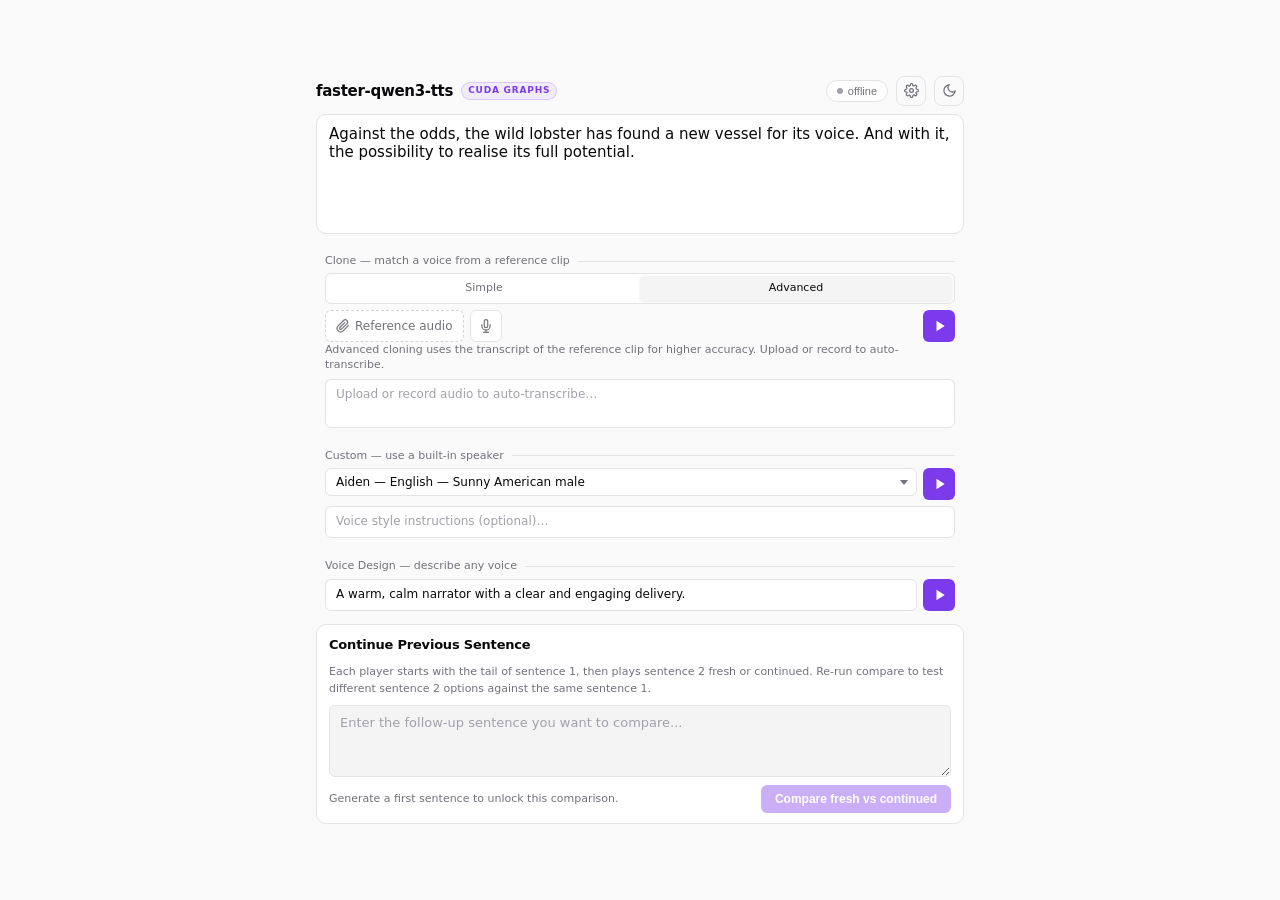
==== commit 333cce94: "fix demo continuation comparison baseline" ====
--- a/demo/index.html
+++ b/demo/index.html
@@ -853,7 +853,7 @@
     <div class="continuation" id="continuationWrap">
       <div class="continuation-head">
         <h2>Continue Previous Sentence</h2>
-        <span class="continuation-sub">Render the next sentence twice: fresh and with continuation state.</span>
+        <span class="continuation-sub">Each player starts with the tail of sentence 1, then plays sentence 2 fresh or continued. Re-run compare to test different sentence 2 options against the same sentence 1.</span>
       </div>
       <textarea id="continuationText" placeholder="Enter the follow-up sentence you want to compare..." oninput="updateContinuationControls()"></textarea>
       <div class="continuation-actions">
@@ -870,7 +870,7 @@
           <div class="metrics">
             <div class="met"><span class="met-k">Total</span><span class="met-v" id="cmpFreshMs">&mdash;</span></div>
             <div class="met"><span class="met-k">RTF</span><span class="met-v" id="cmpFreshRTF">&mdash;</span></div>
-            <div class="met"><span class="met-k">Dur</span><span class="met-v" id="cmpFreshDur">&mdash;</span></div>
+            <div class="met"><span class="met-k">Gen dur</span><span class="met-v" id="cmpFreshDur">&mdash;</span></div>
           </div>
         </div>
         <div class="compare-card">
@@ -882,7 +882,7 @@
           <div class="metrics">
             <div class="met"><span class="met-k">Total</span><span class="met-v" id="cmpContMs">&mdash;</span></div>
             <div class="met"><span class="met-k">RTF</span><span class="met-v" id="cmpContRTF">&mdash;</span></div>
-            <div class="met"><span class="met-k">Dur</span><span class="met-v" id="cmpContDur">&mdash;</span></div>
+            <div class="met"><span class="met-k">Gen dur</span><span class="met-v" id="cmpContDur">&mdash;</span></div>
           </div>
         </div>
       </div>
@@ -1934,7 +1934,7 @@
   } else if (busy) {
     status.textContent = 'Generation in progress…';
   } else {
-    status.textContent = 'Uses the last completed clip as sentence 1.';
+    status.textContent = 'Uses the last generated first sentence as sentence 1 until you generate a new one.';
   }
 }
 
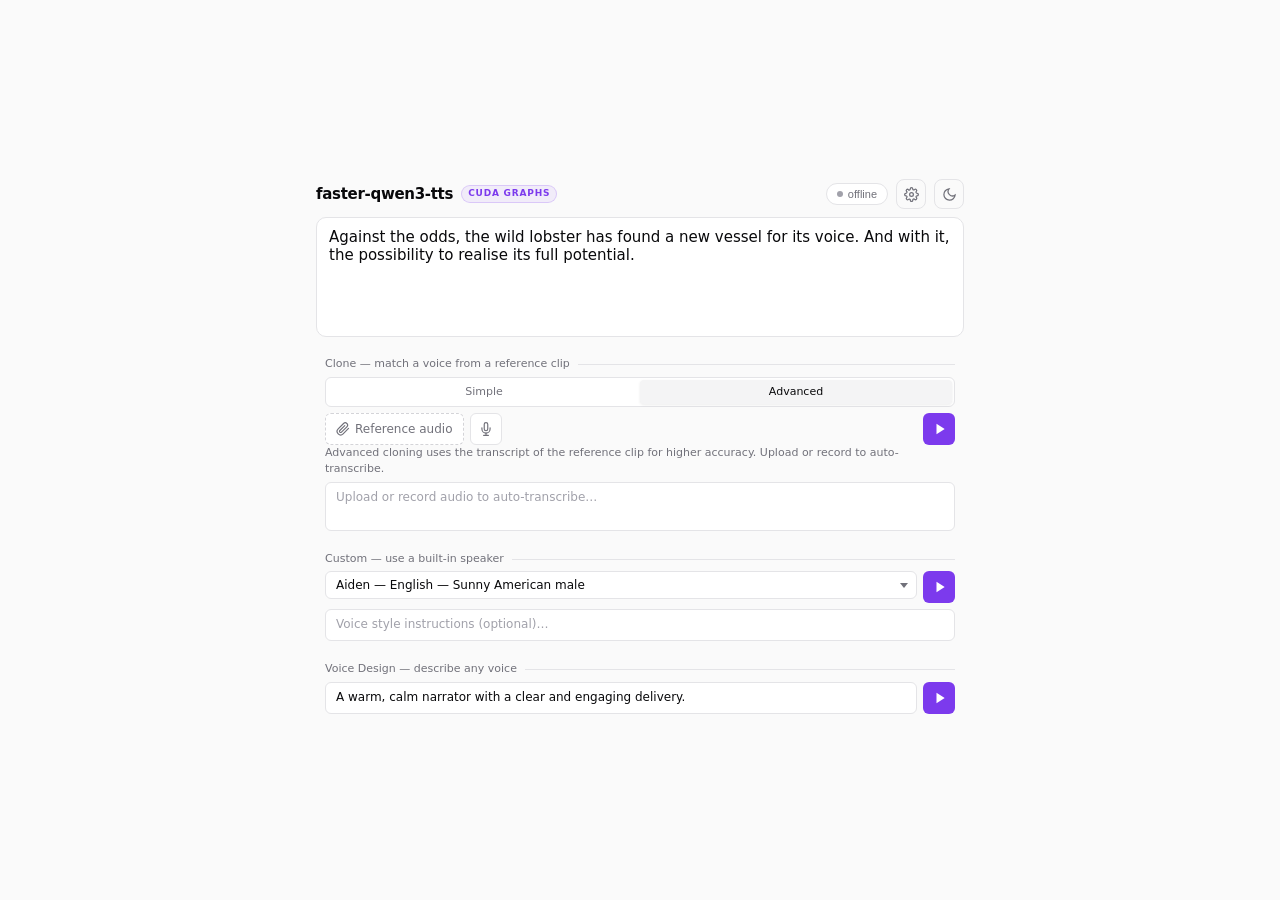
==== commit 3037c3db: "Infer demo speaker language" ====
--- a/demo/index.html
+++ b/demo/index.html
@@ -493,102 +493,6 @@
 .wave i:nth-child(4) { height: 7px;  animation-delay: 0.3s; }
 .wave i:nth-child(5) { height: 3px;  animation-delay: 0.4s; }
 
-/* ── Continuation compare ── */
-.continuation {
-  display: flex; flex-direction: column; gap: 8px;
-  padding: 10px 12px;
-  background: var(--surface);
-  border: 1px solid var(--border);
-  border-radius: var(--radius);
-}
-.continuation-head {
-  display: flex; align-items: baseline; justify-content: space-between; gap: 10px;
-  flex-wrap: wrap;
-}
-.continuation-head h2 {
-  font-size: 13px; font-weight: 600; letter-spacing: -0.2px;
-}
-.continuation-sub {
-  font-size: 11px; color: var(--dim);
-}
-.continuation textarea {
-  width: 100%; min-height: 72px;
-  background: var(--surface2);
-  border: 1px solid var(--border);
-  border-radius: var(--radius-sm);
-  color: var(--text);
-  font-size: 13px;
-  font-family: inherit;
-  padding: 9px 10px;
-  resize: vertical;
-  outline: none;
-}
-.continuation textarea:focus { border-color: var(--accent-ring); }
-.continuation textarea::placeholder { color: var(--dimmer); }
-.continuation textarea:disabled {
-  opacity: 0.7;
-  cursor: not-allowed;
-}
-.continuation-actions {
-  display: flex; align-items: center; justify-content: space-between; gap: 8px;
-  flex-wrap: wrap;
-}
-.continuation-status {
-  font-size: 11px; color: var(--dim);
-}
-.compare-btn {
-  padding: 7px 14px;
-  background: var(--accent);
-  color: #fff;
-  border: none;
-  border-radius: var(--radius-sm);
-  font-size: 12px;
-  font-weight: 600;
-  cursor: pointer;
-  transition: background 0.15s, opacity 0.15s;
-}
-.compare-btn:hover:not(:disabled) { background: var(--accent2); }
-.compare-btn:disabled { opacity: 0.4; cursor: not-allowed; }
-.compare-grid {
-  display: none;
-  grid-template-columns: 1fr;
-  gap: 8px;
-}
-.compare-grid.show { display: grid; }
-.compare-card {
-  display: flex; flex-direction: column; gap: 6px;
-  padding: 9px 10px;
-  background: var(--surface2);
-  border: 1px solid var(--border);
-  border-radius: var(--radius-sm);
-}
-.compare-title {
-  display: flex; align-items: center; justify-content: space-between; gap: 8px;
-  font-size: 12px; font-weight: 600;
-}
-.compare-badge {
-  font-size: 10px; font-weight: 700; letter-spacing: 0.5px;
-  text-transform: uppercase;
-  padding: 2px 6px;
-  border-radius: 999px;
-}
-.compare-badge.fresh {
-  color: var(--amber);
-  background: rgba(234,179,8,0.12);
-  border: 1px solid rgba(234,179,8,0.25);
-}
-.compare-badge.cont {
-  color: var(--green);
-  background: rgba(34,197,94,0.12);
-  border: 1px solid rgba(34,197,94,0.25);
-}
-.compare-card audio {
-  width: 100%;
-  height: 32px;
-  border-radius: 4px;
-}
-:root:not([data-theme="light"]) .compare-card audio { filter: invert(0.88) hue-rotate(180deg); }
-
 /* ── Settings overlay ── */
 .sov {
   position: fixed; inset: 0;
@@ -711,7 +615,6 @@
   }
   .s-grid3 .s-row { flex-direction: column; align-items: stretch; margin-bottom: 0; }
   .s-grid3 .s-row label { min-width: unset; margin-bottom: 4px; }
-  .compare-grid { grid-template-columns: repeat(2, 1fr); }
 }
 @media (max-height: 520px) {
   .app { padding: 6px 12px; gap: 6px; }
@@ -850,44 +753,6 @@
       </div>
     </div>
 
-    <div class="continuation" id="continuationWrap">
-      <div class="continuation-head">
-        <h2>Continue Previous Sentence</h2>
-        <span class="continuation-sub">Each player starts with the tail of sentence 1, then plays sentence 2 fresh or continued. Re-run compare to test different sentence 2 options against the same sentence 1.</span>
-      </div>
-      <textarea id="continuationText" placeholder="Enter the follow-up sentence you want to compare..." oninput="updateContinuationControls()"></textarea>
-      <div class="continuation-actions">
-        <span class="continuation-status" id="continuationStatus">Generate a first sentence to unlock this comparison.</span>
-        <button class="compare-btn" id="continuationBtn" onclick="compareContinuation()" disabled>Compare fresh vs continued</button>
-      </div>
-      <div class="compare-grid" id="continuationResults">
-        <div class="compare-card">
-          <div class="compare-title">
-            <span>Fresh second sentence</span>
-            <span class="compare-badge fresh">No continuation</span>
-          </div>
-          <audio id="cmpFreshPlayer" controls></audio>
-          <div class="metrics">
-            <div class="met"><span class="met-k">Total</span><span class="met-v" id="cmpFreshMs">&mdash;</span></div>
-            <div class="met"><span class="met-k">RTF</span><span class="met-v" id="cmpFreshRTF">&mdash;</span></div>
-            <div class="met"><span class="met-k">Gen dur</span><span class="met-v" id="cmpFreshDur">&mdash;</span></div>
-          </div>
-        </div>
-        <div class="compare-card">
-          <div class="compare-title">
-            <span>Continued second sentence</span>
-            <span class="compare-badge cont">Continuation</span>
-          </div>
-          <audio id="cmpContPlayer" controls></audio>
-          <div class="metrics">
-            <div class="met"><span class="met-k">Total</span><span class="met-v" id="cmpContMs">&mdash;</span></div>
-            <div class="met"><span class="met-k">RTF</span><span class="met-v" id="cmpContRTF">&mdash;</span></div>
-            <div class="met"><span class="met-k">Gen dur</span><span class="met-v" id="cmpContDur">&mdash;</span></div>
-          </div>
-        </div>
-      </div>
-    </div>
-
   </div>
 
 </div><!-- /.app -->
@@ -1000,7 +865,6 @@
 
 function setPlayBtns(disabled) {
   document.querySelectorAll('.play-btn').forEach(b => b.disabled = disabled);
-  updateContinuationControls();
 }
 
 // ── State ─────────────────────────────────────────────────────────────────────
@@ -1014,7 +878,6 @@
 let loadedModel  = null;
 let loadingModel = null;
 let dlBlob   = null;
-let lastContinuationSessionId = null;
 
 const defaultSpeakers = [
   { id: 'Vivian',   desc: 'Chinese — Bright young female' },
@@ -1028,6 +891,11 @@
   { id: 'Sohee',    desc: 'Korean — Warm female' },
 ];
 
+const defaultSpeakerByLanguage = {
+  English: 'Aiden',
+  Chinese: 'Serena',
+};
+
 // Web Audio
 let actx = null, sproc = null, pcmQueue = [], rawPcmParts = [], rawPcmSr = 24000;
 let chunkQ = Promise.resolve();
@@ -1044,9 +912,7 @@
 window.addEventListener('load', async () => {
   initTheme();
   autoGrow($('voiceInstr'));
-  autoGrow($('continuationText'));
   await fetchStatus();
-  setContinuationSession(null);
   if (!loadedModel && availableModels.length > 0) {
     // Prefer CustomVoice as default (richer demo), fall back to first available
     const preferred = availableModels.find(m => m.includes('CustomVoice'))
@@ -1211,7 +1077,6 @@
   btn.disabled = true; btn.textContent = 'Loading...';
   loadingModel = $('modelSel').value;
   loadedModel  = null;
-  setContinuationSession(null);
   setPlayBtns(true);
   setPill('loading', 'loading...');
   try {
@@ -1395,6 +1260,40 @@
     const defaultId = 'Aiden';
     sel.value = ids.find(id => id.toLowerCase() === defaultId.toLowerCase()) ?? ids[0] ?? '';
   }
+}
+
+function inferTextLanguage(text) {
+  const cjkCount = (text.match(/[\u3400-\u9fff]/g) || []).length;
+  const latinCount = (text.match(/[A-Za-z]/g) || []).length;
+  if (cjkCount > 0 && cjkCount >= latinCount * 0.25) return 'Chinese';
+  if (latinCount >= 8 && cjkCount === 0) return 'English';
+  return null;
+}
+
+function resolveGenerationLanguage(text) {
+  const selected = $('langSel').value;
+  const inferred = inferTextLanguage(text);
+  if (!inferred) return selected;
+  if (selected === 'Auto' || selected === 'Chinese' || selected === 'English') return inferred;
+  return selected;
+}
+
+function speakerLanguage(speakerId) {
+  const info = defaultSpeakers.find(s => s.id.toLowerCase() === String(speakerId).toLowerCase());
+  if (!info) return null;
+  if (info.desc.includes('English')) return 'English';
+  if (info.desc.includes('Chinese')) return 'Chinese';
+  return null;
+}
+
+function resolveGenerationSpeaker(language) {
+  const selected = $('speakerId').value;
+  const selectedLanguage = speakerLanguage(selected);
+  if (!selectedLanguage || selectedLanguage === language) return selected;
+
+  const preferred = defaultSpeakerByLanguage[language];
+  const options = Array.from($('speakerId').options).map(o => o.value).filter(Boolean);
+  return options.find(id => id.toLowerCase() === preferred?.toLowerCase()) || selected;
 }
 
 // ── Mic devices ───────────────────────────────────────────────────────────────
@@ -1749,10 +1648,12 @@
   pb.style.width = ''; pb.classList.add('spin');
   resetMetrics();
 
+  const text = $('textIn').value;
+  const language = resolveGenerationLanguage(text);
   const fd = new FormData();
-  fd.append('text',               $('textIn').value);
+  fd.append('text',               text);
   fd.append('mode',               mode);
-  fd.append('language',           $('langSel').value);
+  fd.append('language',           language);
   fd.append('temperature',        $('tempSl').value);
   fd.append('top_k',              $('topkSl').value);
   fd.append('repetition_penalty', $('repSl').value);
@@ -1767,7 +1668,7 @@
     fd.append('xvec_only',  xvecOnly ? 'true' : 'false');
     if (!xvecOnly) fd.append('ref_text', $('refTextIn').value);
   } else if (mode === 'custom') {
-    fd.append('speaker',  $('speakerId').value); // value is already the bare ID
+    fd.append('speaker',  resolveGenerationSpeaker(language)); // value is already the bare ID
     fd.append('instruct', $('customInstr').value);
   } else {
     fd.append('instruct', $('voiceInstr').value);
@@ -1833,7 +1734,6 @@
         setDone();
         const blob = buildFinalWav();
         if (blob) setPlayer(blob);
-        setContinuationSession(d.continuation_session_id);
 
       } else if (d.type === 'error') {
         $('queueBar').className = 'queue-bar';
@@ -1854,7 +1754,6 @@
   const bytes = Uint8Array.from(atob(d.audio_b64), c => c.charCodeAt(0));
   const blob  = new Blob([bytes], { type: 'audio/wav' });
   setPlayer(blob);
-  setContinuationSession(d.continuation_session_id);
   $('player').play().catch(() => {}); // gracefully handle autoplay block
 }
 
@@ -1891,107 +1790,6 @@
   dlBlob = blob;
   $('player').src = URL.createObjectURL(blob);
   $('player').parentElement.style.display = '';
-}
-
-function clearAudioPlayer(id) {
-  const el = $(id);
-  if (!el) return;
-  el.pause();
-  if (el.src && el.src.startsWith('blob:')) URL.revokeObjectURL(el.src);
-  el.removeAttribute('src');
-  el.load();
-}
-
-function resetComparisonMetrics() {
-  ['cmpFreshMs', 'cmpFreshRTF', 'cmpFreshDur', 'cmpContMs', 'cmpContRTF', 'cmpContDur']
-    .forEach(id => $(id).innerHTML = '&mdash;');
-}
-
-function clearContinuationResults() {
-  clearAudioPlayer('cmpFreshPlayer');
-  clearAudioPlayer('cmpContPlayer');
-  resetComparisonMetrics();
-  $('continuationResults').classList.remove('show');
-}
-
-function setContinuationSession(sessionId) {
-  const nextSessionId = sessionId || null;
-  const changed = nextSessionId !== lastContinuationSessionId;
-  lastContinuationSessionId = nextSessionId;
-  if (changed) clearContinuationResults();
-  updateContinuationControls();
-}
-
-function updateContinuationControls() {
-  const hasSession = !!lastContinuationSessionId;
-  const hasText = !!$('continuationText').value.trim();
-  const btn = $('continuationBtn');
-  const status = $('continuationStatus');
-
-  btn.disabled = busy || !hasSession || !hasText;
-  if (!hasSession) {
-    status.textContent = 'Generate a first sentence to unlock this comparison.';
-  } else if (busy) {
-    status.textContent = 'Generation in progress…';
-  } else {
-    status.textContent = 'Uses the last generated first sentence as sentence 1 until you generate a new one.';
-  }
-}
-
-function setComparisonResult(kind, payload) {
-  const playerId = kind === 'fresh' ? 'cmpFreshPlayer' : 'cmpContPlayer';
-  const msId = kind === 'fresh' ? 'cmpFreshMs' : 'cmpContMs';
-  const rtfId = kind === 'fresh' ? 'cmpFreshRTF' : 'cmpContRTF';
-  const durId = kind === 'fresh' ? 'cmpFreshDur' : 'cmpContDur';
-
-  clearAudioPlayer(playerId);
-  const bytes = Uint8Array.from(atob(payload.audio_b64), c => c.charCodeAt(0));
-  const blob = new Blob([bytes], { type: 'audio/wav' });
-  $(playerId).src = URL.createObjectURL(blob);
-  $(msId).textContent = payload.metrics.total_ms + 'ms';
-  $(rtfId).textContent = payload.metrics.rtf.toFixed(2) + 'x';
-  $(durId).textContent = payload.metrics.audio_duration_s.toFixed(1) + 's';
-  $('continuationResults').classList.add('show');
-}
-
-async function compareContinuation() {
-  if (busy || !lastContinuationSessionId) return;
-  const text = $('continuationText').value.trim();
-  if (!text) {
-    showMsg('err', 'Enter the follow-up sentence first.');
-    return;
-  }
-
-  hideMsg();
-  busy = true;
-  setPlayBtns(true);
-  clearContinuationResults();
-  $('continuationStatus').textContent = 'Comparing fresh vs continued…';
-
-  const fd = new FormData();
-  fd.append('session_id', lastContinuationSessionId);
-  fd.append('text', text);
-  fd.append('temperature', $('tempSl').value);
-  fd.append('top_k', $('topkSl').value);
-  fd.append('repetition_penalty', $('repSl').value);
-
-  try {
-    const res = await fetch('/generate/compare_continuation', { method: 'POST', body: fd });
-    if (!res.ok) {
-      const e = await res.json();
-      throw new Error(e.detail || 'Comparison failed');
-    }
-    const d = await res.json();
-    setComparisonResult('fresh', d.fresh);
-    setComparisonResult('cont', d.continued);
-    setContinuationSession(d.continuation_session_id);
-  } catch (e) {
-    showMsg('err', 'Continuation comparison failed: ' + e.message);
-  } finally {
-    busy = false;
-    setPlayBtns(false);
-    updateContinuationControls();
-  }
 }
 
 // ── Messages ──────────────────────────────────────────────────────────────────
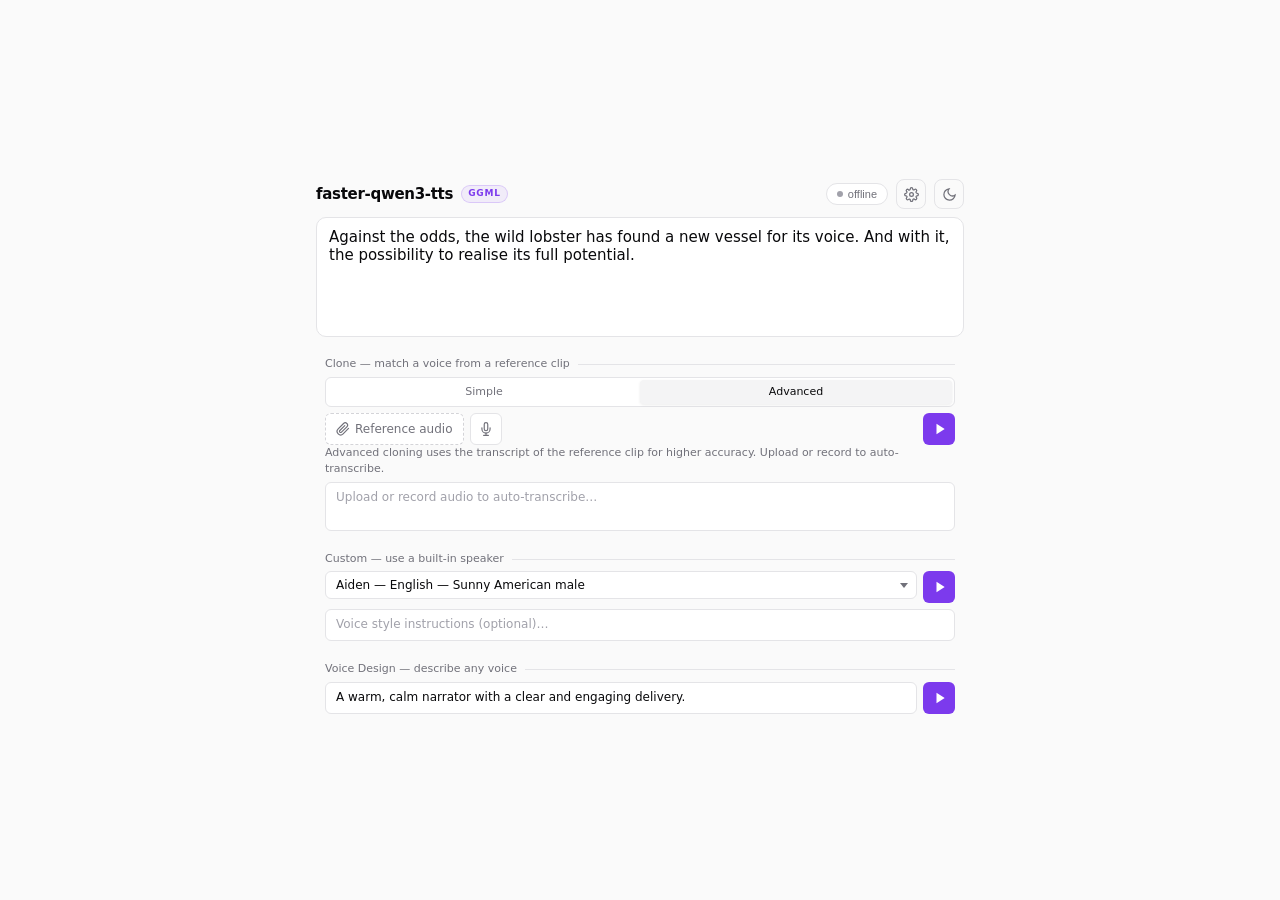
==== commit 62a023dc: "Add GGML backend toggle to demo" ====
--- a/demo/index.html
+++ b/demo/index.html
@@ -93,6 +93,16 @@
   transition: border-color 0.15s;
 }
 .mpill:hover { border-color: var(--border2); }
+.upill {
+  display: none; align-items: center; min-width: 0; max-width: 150px;
+  font-size: 11px; color: var(--text2); text-decoration: none;
+  padding: 4px 9px;
+  background: var(--surface); border: 1px solid var(--border);
+  border-radius: 20px; overflow: hidden; white-space: nowrap;
+  text-overflow: ellipsis;
+}
+.upill.show { display: flex; }
+.upill:hover { border-color: var(--border2); color: var(--text); }
 .mdot {
   width: 6px; height: 6px; border-radius: 50%;
   background: var(--dimmer); flex-shrink: 0;
@@ -578,6 +588,9 @@
   background: var(--surface2); color: var(--text);
   box-shadow: var(--shadow);
 }
+.tog.disabled {
+  opacity: 0.35; cursor: not-allowed; pointer-events: none;
+}
 
 /* Slider */
 .s-slider {
@@ -637,8 +650,9 @@
   <!-- Header -->
   <header class="hdr">
     <h1>faster-qwen3-tts</h1>
-    <span class="badge">CUDA GRAPHS</span>
+    <span class="badge" id="backendBadge">GGML</span>
     <span class="spacer"></span>
+    <a class="upill" id="userPill" href="/oauth/huggingface/logout" title="Logout"></a>
     <button class="mpill" onclick="openSettings()" title="Settings">
       <span class="mdot" id="mdot"></span>
       <span id="mtext">not loaded</span>
@@ -743,6 +757,7 @@
         <button class="dl-btn" onclick="dlAudio()" title="Download WAV">&darr;</button>
       </div>
       <div class="metrics">
+        <div class="met"><span class="met-k">Backend</span><span class="met-v" id="mBackend">&mdash;</span></div>
         <div class="met"><span class="met-k">TTFA</span><span class="met-v" id="mTTFA">&mdash;</span></div>
         <div class="met"><span class="met-k">Client</span><span class="met-v" id="mClient">&mdash;</span></div>
         <div class="met" id="mCloneWrap" style="display:none"><span class="met-k">Clone</span><span class="met-v" id="mClone">&mdash;</span></div>
@@ -770,6 +785,13 @@
     </div>
 
     <div class="s-section">Model</div>
+    <div class="s-row">
+      <label>Backend</label>
+      <div class="toggle" id="backendToggle">
+        <div class="tog on" data-b="ggml" onclick="setBackend('ggml', true)">GGML</div>
+        <div class="tog" data-b="torch" onclick="setBackend('torch', true)">Graphs</div>
+      </div>
+    </div>
     <div class="s-row">
       <label>Model</label>
       <select id="modelSel"></select>
@@ -867,6 +889,12 @@
   document.querySelectorAll('.play-btn').forEach(b => b.disabled = disabled);
 }
 
+function webHeaders() {
+  return window.__FQTTS_WEB_TOKEN__
+    ? { 'X-FQTTS-Web-Token': window.__FQTTS_WEB_TOKEN__ }
+    : {};
+}
+
 // ── State ─────────────────────────────────────────────────────────────────────
 let genMode  = 'stream';
 let xvecOnly = false;
@@ -877,7 +905,12 @@
 let presetRefs = [];
 let loadedModel  = null;
 let loadingModel = null;
+let selectedBackend = 'ggml';
+let loadedBackend = null;
+let loadingBackend = null;
+let availableBackends = ['ggml', 'torch'];
 let dlBlob   = null;
+let currentUsage = null;
 
 const defaultSpeakers = [
   { id: 'Vivian',   desc: 'Chinese — Bright young female' },
@@ -891,11 +924,6 @@
   { id: 'Sohee',    desc: 'Korean — Warm female' },
 ];
 
-const defaultSpeakerByLanguage = {
-  English: 'Aiden',
-  Chinese: 'Serena',
-};
-
 // Web Audio
 let actx = null, sproc = null, pcmQueue = [], rawPcmParts = [], rawPcmSr = 24000;
 let chunkQ = Promise.resolve();
@@ -967,6 +995,30 @@
 function syncTextFeedDefault(modelId) {
   if (!modelId) return;
   setNonStreamingMode(defaultNonStreamingModeForModel(modelId));
+}
+function backendLabel(backend) {
+  return backend === 'torch' ? 'Graphs' : 'GGML';
+}
+function setBackend(backend, autoLoad = false) {
+  if (!availableBackends.includes(backend)) return;
+  selectedBackend = backend;
+  updateBackendUI();
+  if (autoLoad && loadedModel && !busy) loadModel().catch(() => {});
+}
+function applyAvailableBackends(backends, defaultBackend, activeBackend) {
+  availableBackends = (backends && backends.length ? backends : [defaultBackend || 'ggml']);
+  selectedBackend = activeBackend || defaultBackend || selectedBackend;
+  if (!availableBackends.includes(selectedBackend)) selectedBackend = availableBackends[0];
+  updateBackendUI();
+}
+function updateBackendUI() {
+  document.querySelectorAll('.tog[data-b]').forEach(el => {
+    const enabled = availableBackends.includes(el.dataset.b);
+    el.classList.toggle('on', el.dataset.b === selectedBackend);
+    el.classList.toggle('disabled', !enabled);
+  });
+  const badgeBackend = loadedBackend || selectedBackend;
+  $('backendBadge').textContent = backendLabel(badgeBackend).toUpperCase();
 }
 function setXvec(v) {
   xvecOnly = v;
@@ -1042,7 +1094,7 @@
   try {
     const fd = new FormData();
     fd.append('audio', refFile);
-    const res = await fetch('/transcribe', { method: 'POST', body: fd });
+    const res = await fetch('/transcribe', { method: 'POST', headers: webHeaders(), body: fd });
     if (!res.ok) return; // transcription unavailable — leave field empty
     const d = await res.json();
     ta.value = d.text || '';
@@ -1058,43 +1110,76 @@
 // ── Model ─────────────────────────────────────────────────────────────────────
 async function fetchStatus() {
   try {
-    const d = await fetch('/status').then(r => r.json());
+    const res = await fetch('/status');
+    if (res.status === 401) { window.location.href = '/'; return; }
+    if (!res.ok) throw new Error('Status failed');
+    const d = await res.json();
+    renderUser(d.user, d.usage);
+    applyAvailableBackends(d.available_backends || [], d.default_backend || 'ggml', d.backend || null);
     applyAvailableModels(d.available_models || []);
     if (d.loaded && d.model) {
       // Only trust loadedModel when the server confirms it's actually loaded
       loadedModel = d.model;
+      loadedBackend = d.backend || selectedBackend;
       $('modelSel').value = d.model;
       syncTextFeedDefault(d.model);
+    } else {
+      loadedModel = null;
+      loadedBackend = null;
     }
+    loadingModel = d.loading ? d.loading_model : null;
+    loadingBackend = d.loading ? d.loading_backend : null;
     populateSpeakers(d.speakers || []);
     renderPresetRefs(d.preset_refs || []);
-    setPill(d.loaded ? 'loaded' : 'off', d.loaded ? 'ready' : 'not loaded');
+    setPill(d.loaded ? 'loaded' : 'off', d.loaded ? `${backendLabel(loadedBackend)} ready` : 'not loaded');
   } catch { setPill('off', 'offline'); }
+}
+
+function renderUser(user, usage) {
+  const pill = $('userPill');
+  if (!user) {
+    pill.classList.remove('show');
+    pill.textContent = '';
+    return;
+  }
+  currentUsage = usage || null;
+  const quota = usage?.is_pro
+    ? 'PRO'
+    : `${Math.max(0, usage?.remaining ?? 0)} left`;
+  pill.textContent = `${user.username || 'HF user'} · ${quota}`;
+  pill.classList.add('show');
 }
 
 async function loadModel() {
   const btn = $('loadBtn');
   btn.disabled = true; btn.textContent = 'Loading...';
   loadingModel = $('modelSel').value;
+  loadingBackend = selectedBackend;
   loadedModel  = null;
+  loadedBackend = null;
   setPlayBtns(true);
-  setPill('loading', 'loading...');
+  setPill('loading', `${backendLabel(loadingBackend)} loading...`);
   try {
     const fd = new FormData();
     fd.append('model_id', loadingModel);
-    const d = await fetch('/load', { method: 'POST', body: fd }).then(r => r.json());
+    fd.append('backend', loadingBackend);
+    const d = await fetch('/load', { method: 'POST', headers: webHeaders(), body: fd }).then(r => r.json());
     if (d.status === 'loaded' || d.status === 'already_loaded') {
       loadedModel  = loadingModel;
+      loadedBackend = loadingBackend;
       loadingModel = null;
+      loadingBackend = null;
       syncTextFeedDefault(loadedModel);
-      setPill('loaded', 'ready');
+      setPill('loaded', `${backendLabel(loadedBackend)} ready`);
       fetchStatus();
     } else {
       loadingModel = null;
+      loadingBackend = null;
       setPill('error', 'failed');
     }
   } catch {
     loadingModel = null;
+    loadingBackend = null;
     setPill('error', 'error');
   }
   btn.disabled = false; btn.textContent = 'Load';
@@ -1104,6 +1189,7 @@
 function setPill(state, label) {
   $('mdot').className = 'mdot ' + state;
   $('mtext').textContent = label;
+  updateBackendUI();
   updateModeRows();
 }
 
@@ -1260,40 +1346,6 @@
     const defaultId = 'Aiden';
     sel.value = ids.find(id => id.toLowerCase() === defaultId.toLowerCase()) ?? ids[0] ?? '';
   }
-}
-
-function inferTextLanguage(text) {
-  const cjkCount = (text.match(/[\u3400-\u9fff]/g) || []).length;
-  const latinCount = (text.match(/[A-Za-z]/g) || []).length;
-  if (cjkCount > 0 && cjkCount >= latinCount * 0.25) return 'Chinese';
-  if (latinCount >= 8 && cjkCount === 0) return 'English';
-  return null;
-}
-
-function resolveGenerationLanguage(text) {
-  const selected = $('langSel').value;
-  const inferred = inferTextLanguage(text);
-  if (!inferred) return selected;
-  if (selected === 'Auto' || selected === 'Chinese' || selected === 'English') return inferred;
-  return selected;
-}
-
-function speakerLanguage(speakerId) {
-  const info = defaultSpeakers.find(s => s.id.toLowerCase() === String(speakerId).toLowerCase());
-  if (!info) return null;
-  if (info.desc.includes('English')) return 'English';
-  if (info.desc.includes('Chinese')) return 'Chinese';
-  return null;
-}
-
-function resolveGenerationSpeaker(language) {
-  const selected = $('speakerId').value;
-  const selectedLanguage = speakerLanguage(selected);
-  if (!selectedLanguage || selectedLanguage === language) return selected;
-
-  const preferred = defaultSpeakerByLanguage[language];
-  const options = Array.from($('speakerId').options).map(o => o.value).filter(Boolean);
-  return options.find(id => id.toLowerCase() === preferred?.toLowerCase()) || selected;
 }
 
 // ── Mic devices ───────────────────────────────────────────────────────────────
@@ -1614,6 +1666,10 @@
 // ── Generate ──────────────────────────────────────────────────────────────────
 async function generate(mode) {
   if (busy) return;
+  if (!loadedModel || loadedBackend !== selectedBackend) {
+    showMsg('warn', `Load ${backendLabel(selectedBackend)} first.`);
+    return;
+  }
 
   const isVD = loadedModel?.includes('VoiceDesign');
   const isCV = loadedModel?.includes('CustomVoice');
@@ -1648,12 +1704,10 @@
   pb.style.width = ''; pb.classList.add('spin');
   resetMetrics();
 
-  const text = $('textIn').value;
-  const language = resolveGenerationLanguage(text);
   const fd = new FormData();
-  fd.append('text',               text);
+  fd.append('text',               $('textIn').value);
   fd.append('mode',               mode);
-  fd.append('language',           language);
+  fd.append('language',           $('langSel').value);
   fd.append('temperature',        $('tempSl').value);
   fd.append('top_k',              $('topkSl').value);
   fd.append('repetition_penalty', $('repSl').value);
@@ -1668,7 +1722,7 @@
     fd.append('xvec_only',  xvecOnly ? 'true' : 'false');
     if (!xvecOnly) fd.append('ref_text', $('refTextIn').value);
   } else if (mode === 'custom') {
-    fd.append('speaker',  resolveGenerationSpeaker(language)); // value is already the bare ID
+    fd.append('speaker',  $('speakerId').value); // value is already the bare ID
     fd.append('instruct', $('customInstr').value);
   } else {
     fd.append('instruct', $('voiceInstr').value);
@@ -1686,6 +1740,7 @@
     pb.classList.remove('spin'); pb.style.width = '0%';
   }
 
+  fetchStatus();
   busy = false;
   setPlayBtns(false);
 }
@@ -1694,7 +1749,7 @@
   clientT0 = performance.now();
   firstChunkAt = null; firstAudioAt = null; lastBufS = 0; firstServerWall = null;
 
-  const res = await fetch('/generate/stream', { method: 'POST', body: fd });
+  const res = await fetch('/generate/stream', { method: 'POST', headers: webHeaders(), body: fd });
   if (!res.ok) { const e = await res.json(); throw new Error(e.detail || 'Request failed'); }
 
   const reader = res.body.getReader();
@@ -1724,11 +1779,13 @@
         if (!audioInited) { await initAudio(d.sample_rate); audioInited = true; }
         // Capture server wall time on first chunk
         if (firstChunkAt == null && d.elapsed_ms != null) firstServerWall = d.elapsed_ms;
+        setResultBackend(d.backend);
         pushMetrics(d.ttfa_ms, d.rtf, d.total_audio_s, d.voice_clone_ms);
         enqueueChunk(d.audio_b64);
 
       } else if (d.type === 'done') {
         $('queueBar').className = 'queue-bar';
+        setResultBackend(d.backend);
         pushMetrics(d.ttfa_ms, d.rtf, d.total_audio_s, d.voice_clone_ms);
         await chunkQ;
         setDone();
@@ -1745,10 +1802,11 @@
 
 async function runNonStream(fd) {
   $('waveInd').classList.add('off');
-  const res = await fetch('/generate', { method: 'POST', body: fd });
+  const res = await fetch('/generate', { method: 'POST', headers: webHeaders(), body: fd });
   if (!res.ok) { const e = await res.json(); throw new Error(e.detail || 'Request failed'); }
   const d = await res.json();
   const m = d.metrics;
+  setResultBackend(d.backend);
   pushMetrics(m.total_ms, m.rtf, m.audio_duration_s, m.voice_clone_ms);
   setDone();
   const bytes = Uint8Array.from(atob(d.audio_b64), c => c.charCodeAt(0));
@@ -1760,7 +1818,11 @@
 // ── Metrics ───────────────────────────────────────────────────────────────────
 function resetMetrics() {
   ['mTTFA', 'mClient', 'mRTF', 'mDur', 'mBuf', 'mClone'].forEach(id => $(id).innerHTML = '&mdash;');
+  setResultBackend(loadedBackend || selectedBackend);
   $('mCloneWrap').style.display = 'none';
+}
+function setResultBackend(backend) {
+  $('mBackend').textContent = backendLabel(backend || loadedBackend || selectedBackend);
 }
 function pushMetrics(ttfa, rtf, dur, cloneMs) {
   if (ttfa    != null) $('mTTFA').textContent  = Math.round(ttfa) + 'ms';
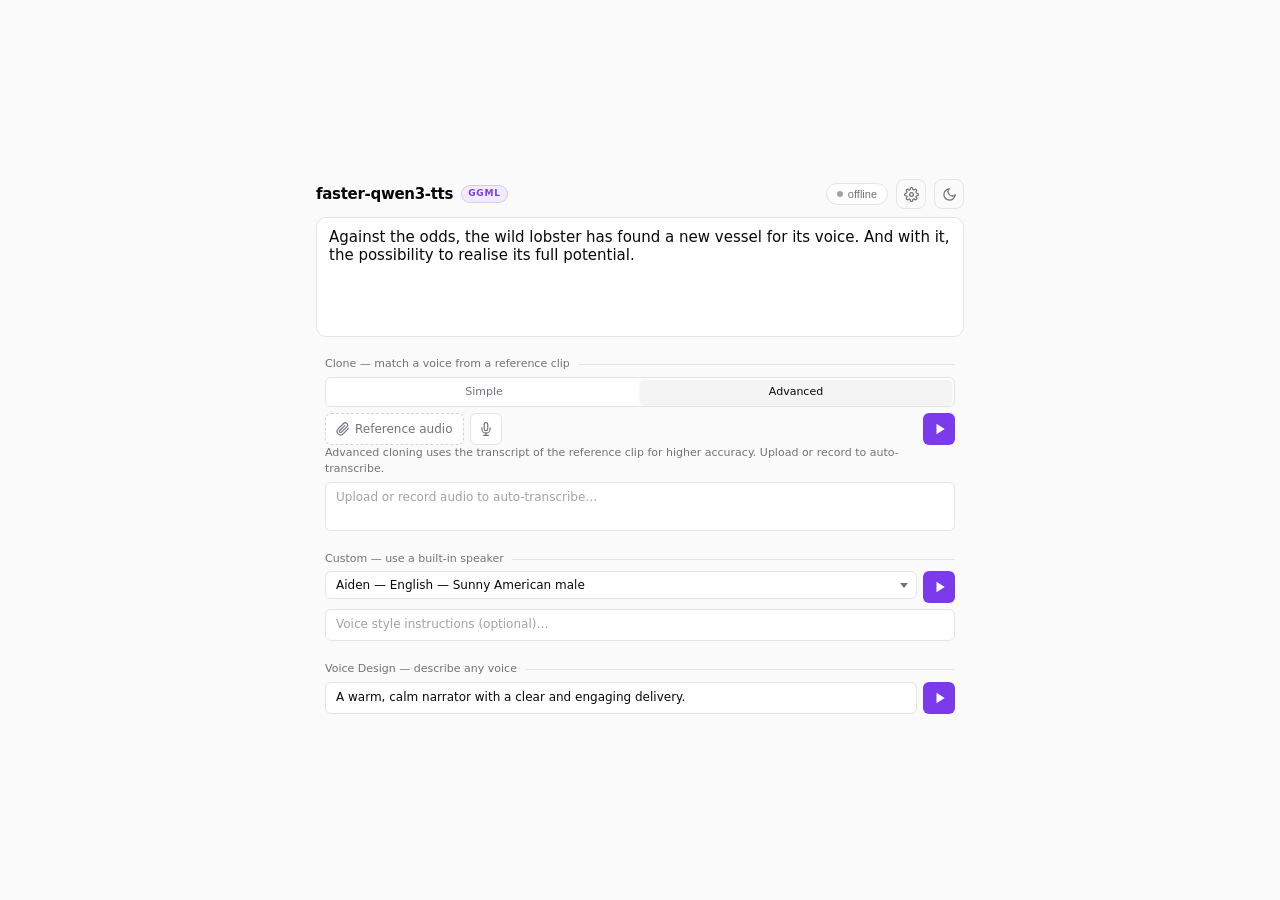
==== commit b2ceab84: "Merge branch 'main' into feat/mlx-silicon" ====
--- a/demo/index.html
+++ b/demo/index.html
@@ -572,6 +572,12 @@
   font-size: 11px; color: var(--dimmer);
   margin: -6px 0 8px 98px;
 }
+.s-hint.warn {
+  display: none;
+  color: #fcd34d;
+}
+:root[data-theme="light"] .s-hint.warn { color: #a16207; }
+.s-hint.warn.show { display: block; }
 
 /* Toggle */
 .toggle {
@@ -828,6 +834,7 @@
         <div class="tog" data-nsm="1" onclick="setNonStreamingMode(true)">Prefill text</div>
       </div>
     </div>
+    <div class="s-hint warn" id="textFeedWarn">GGML ignores Step-by-step text feed and uses its native prompt layout.</div>
 
     <div class="s-section">Sampling</div>
     <div class="s-grid3">
@@ -988,6 +995,12 @@
   nonStreamingMode = v;
   document.querySelectorAll('.tog[data-nsm]').forEach(el =>
     el.classList.toggle('on', el.dataset.nsm === (v ? '1' : '0')));
+  updateTextFeedWarning();
+}
+function updateTextFeedWarning() {
+  const el = $('textFeedWarn');
+  if (!el) return;
+  el.classList.toggle('show', selectedBackend === 'ggml' && !nonStreamingMode);
 }
 function defaultNonStreamingModeForModel(modelId) {
   return !!modelId && (modelId.includes('CustomVoice') || modelId.includes('VoiceDesign'));
@@ -1003,6 +1016,7 @@
   if (!availableBackends.includes(backend)) return;
   selectedBackend = backend;
   updateBackendUI();
+  updateTextFeedWarning();
   if (autoLoad && loadedModel && !busy) loadModel().catch(() => {});
 }
 function applyAvailableBackends(backends, defaultBackend, activeBackend) {
@@ -1010,6 +1024,7 @@
   selectedBackend = activeBackend || defaultBackend || selectedBackend;
   if (!availableBackends.includes(selectedBackend)) selectedBackend = availableBackends[0];
   updateBackendUI();
+  updateTextFeedWarning();
 }
 function updateBackendUI() {
   document.querySelectorAll('.tog[data-b]').forEach(el => {
